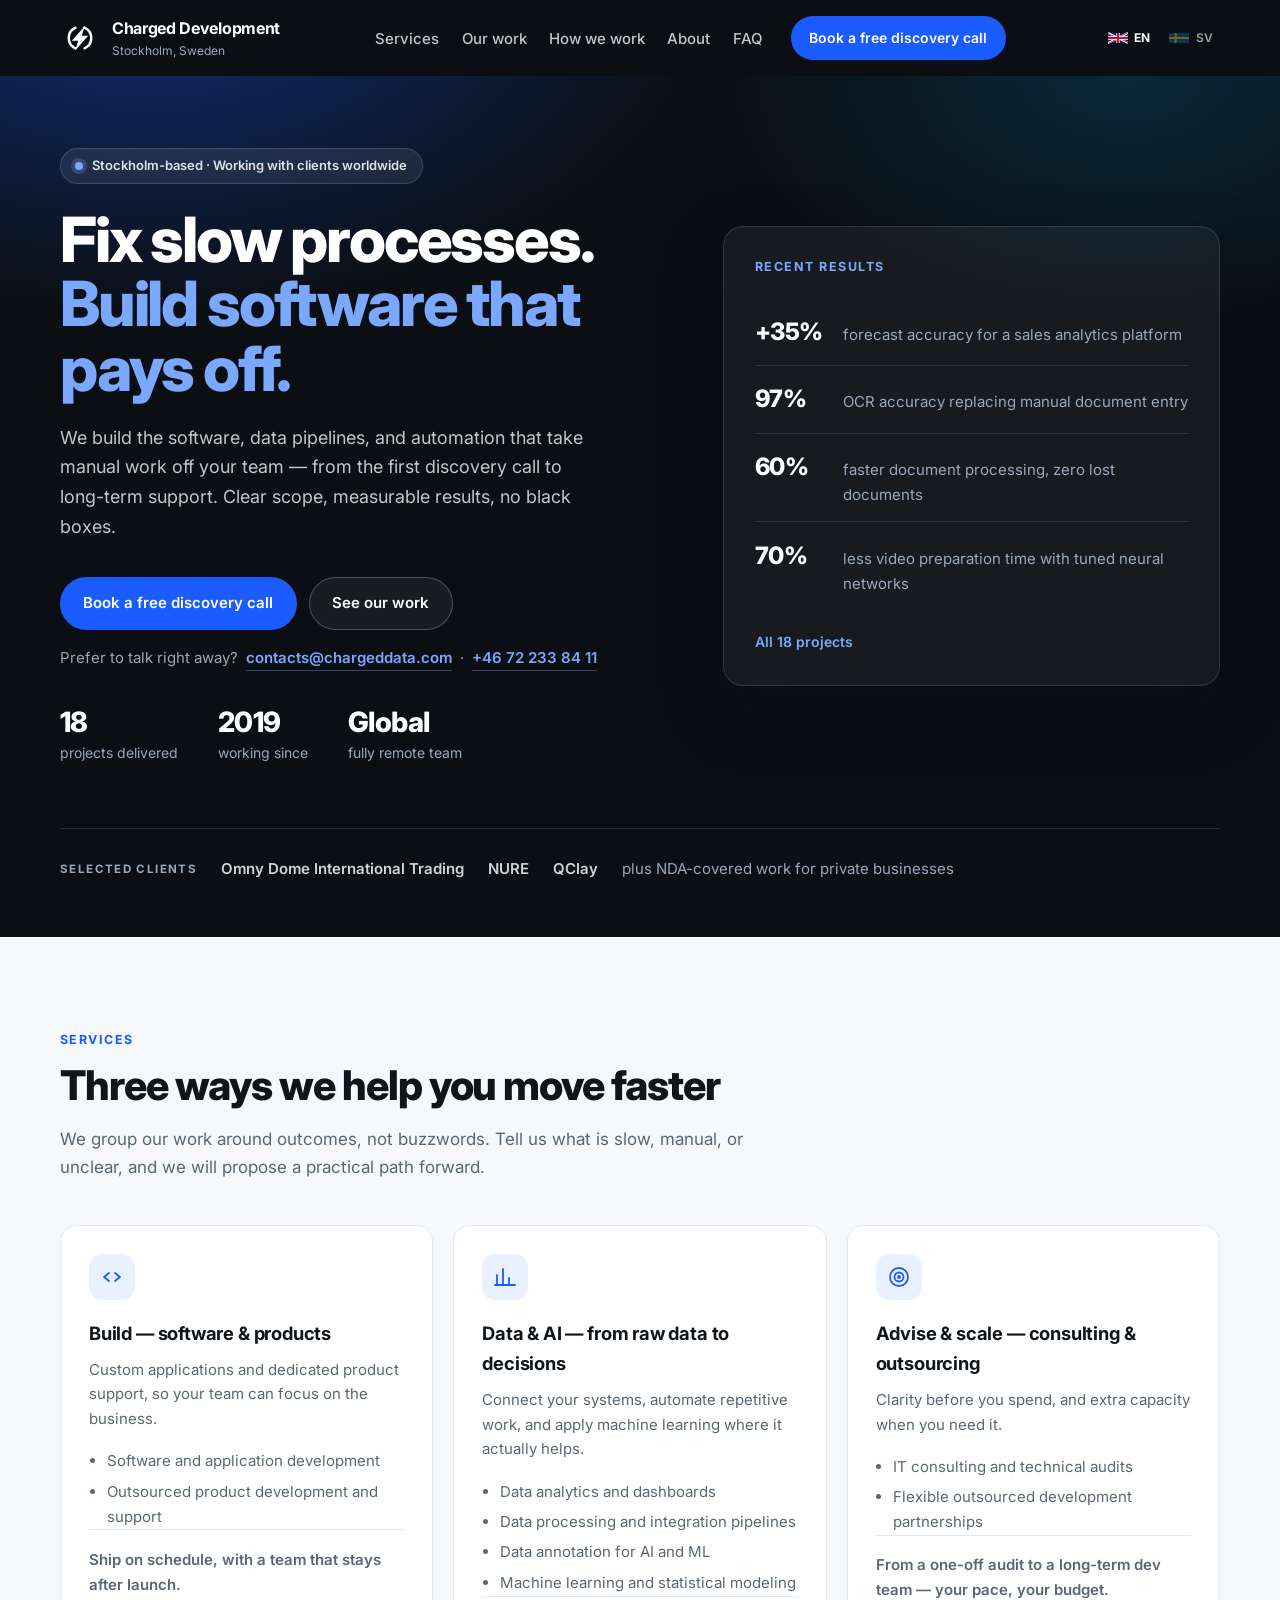
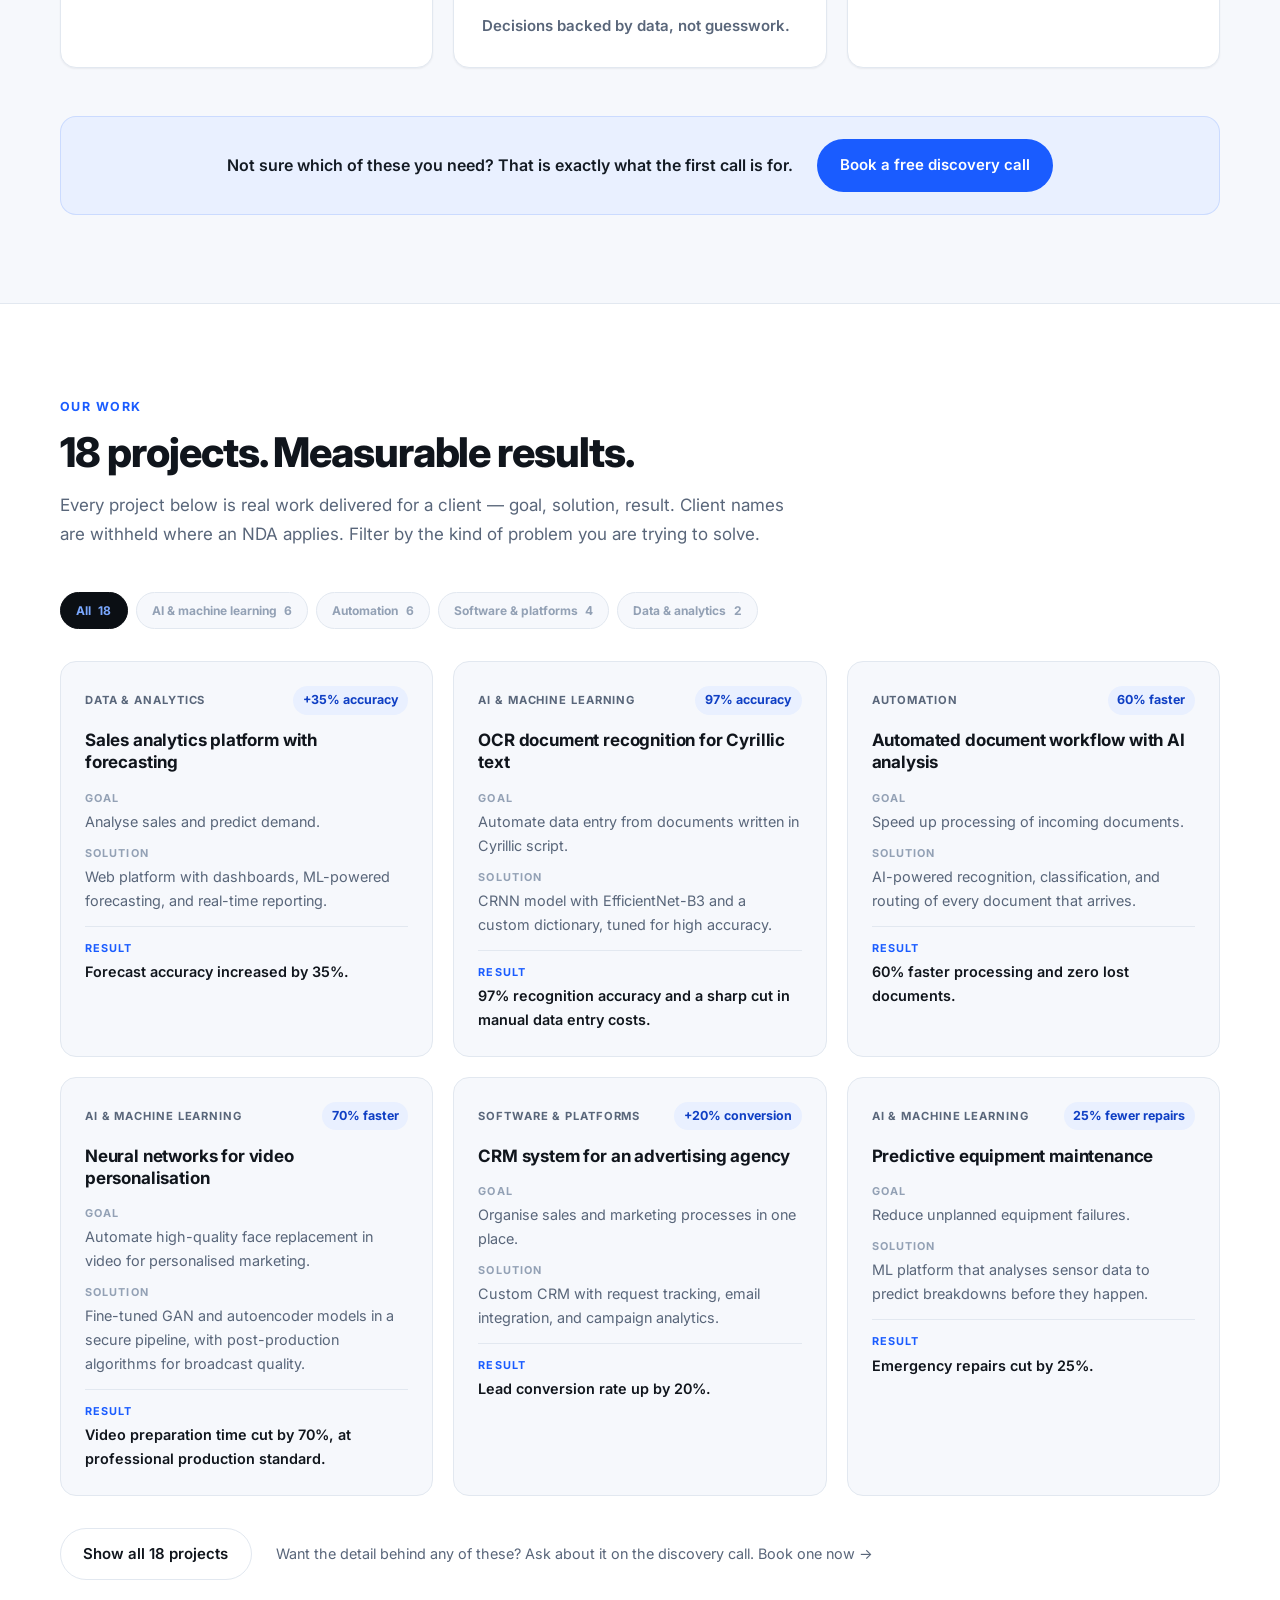
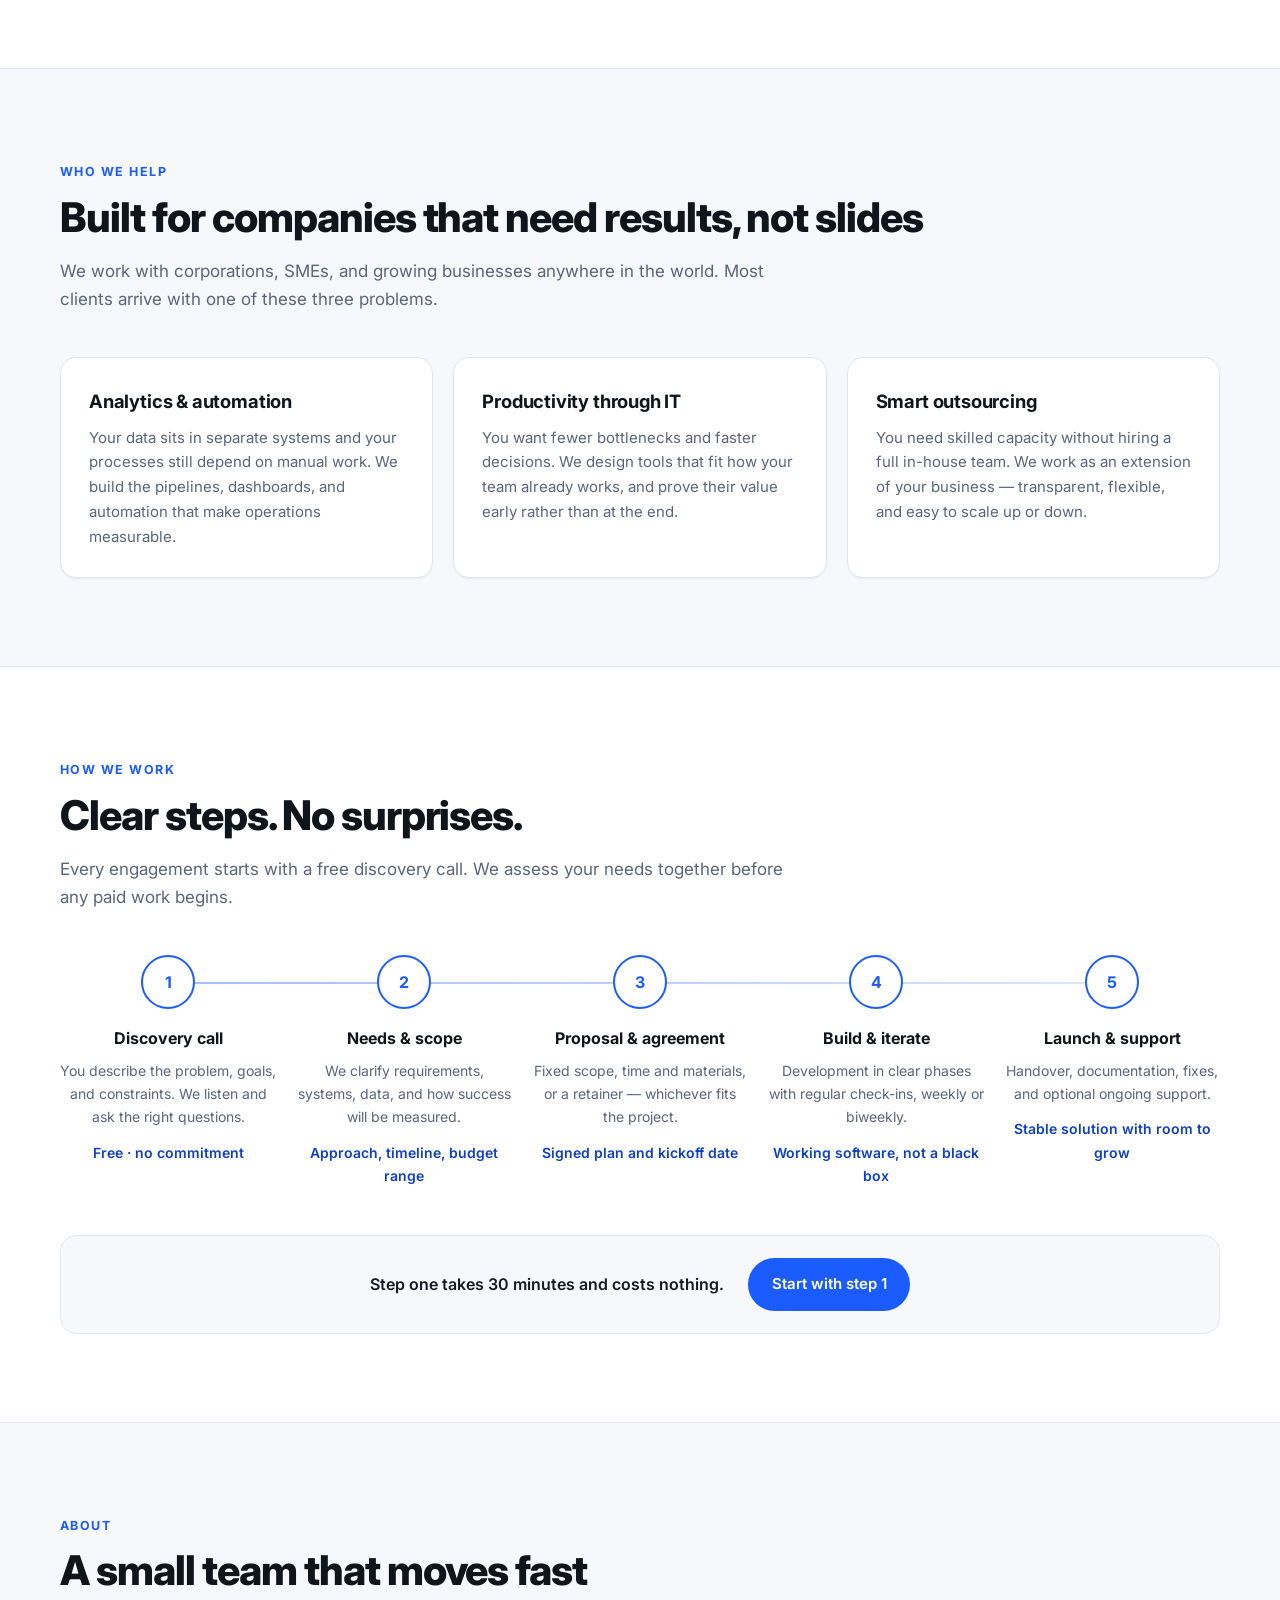
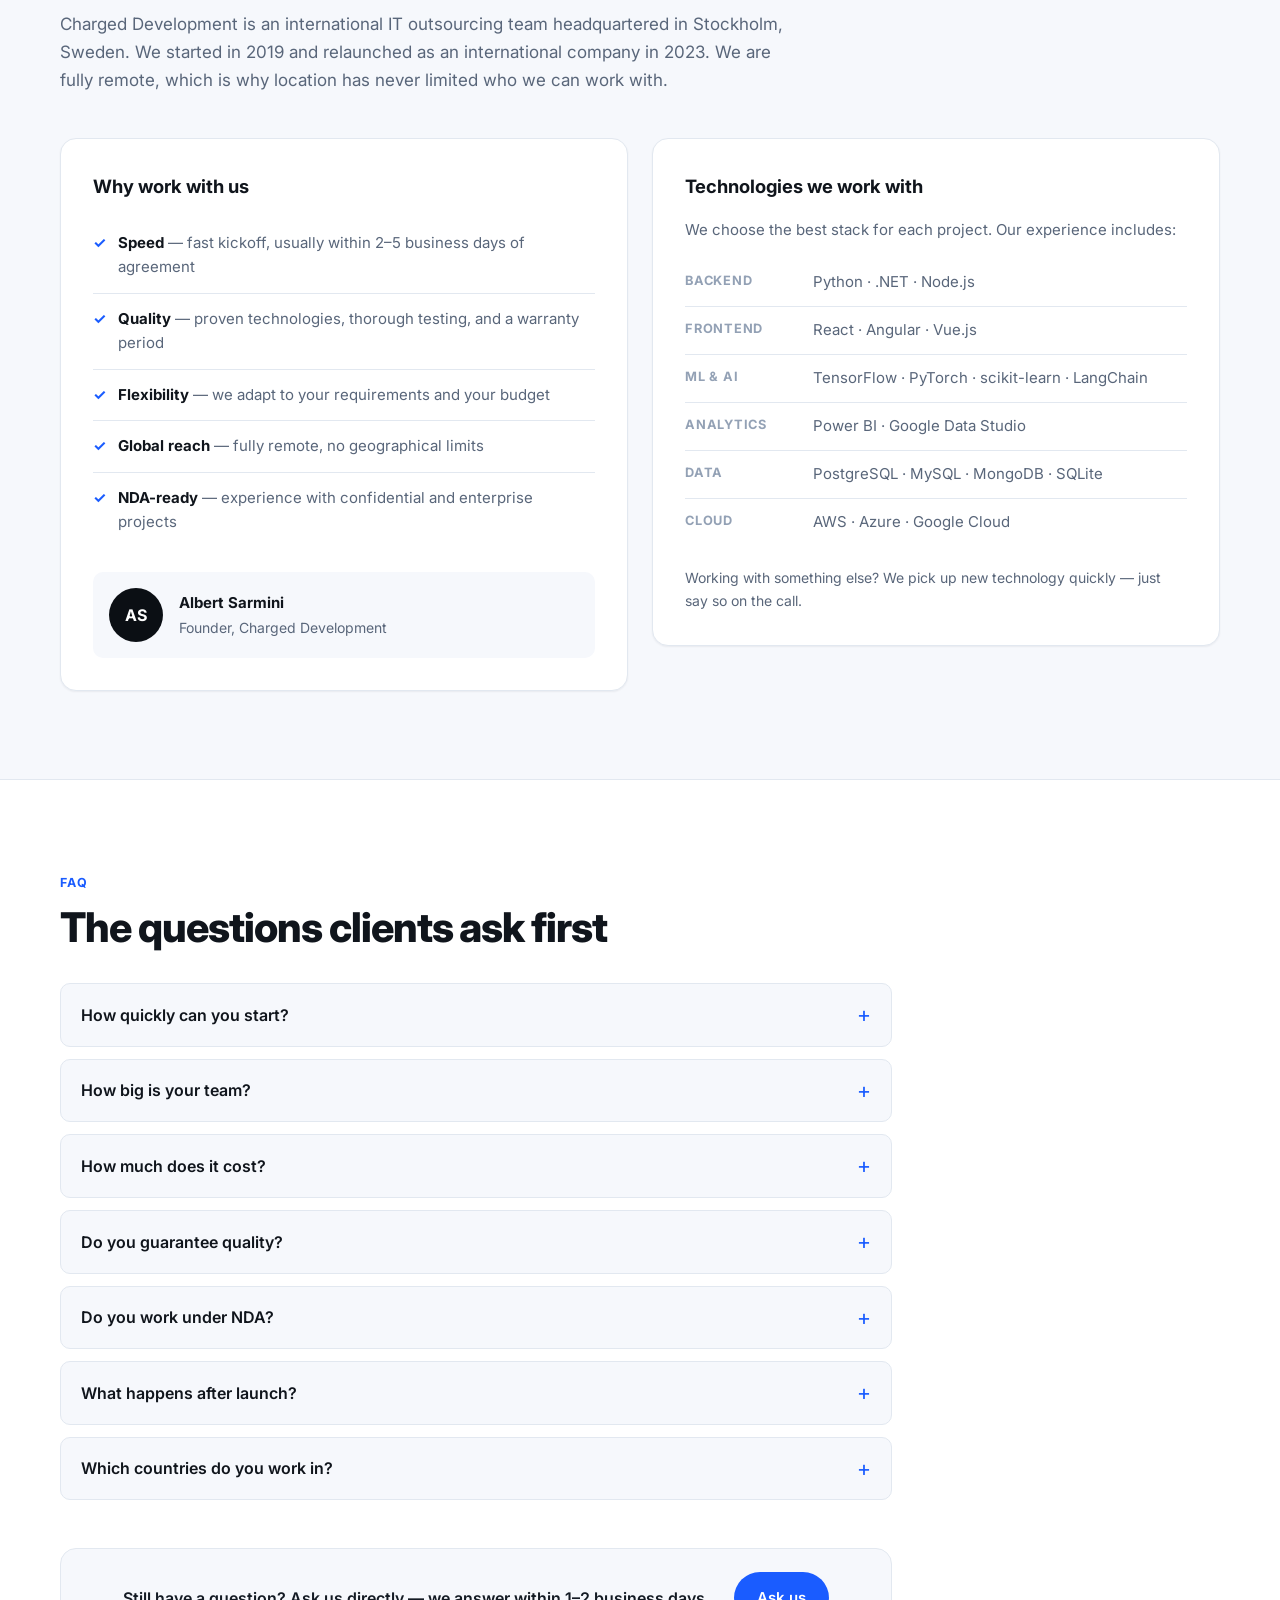
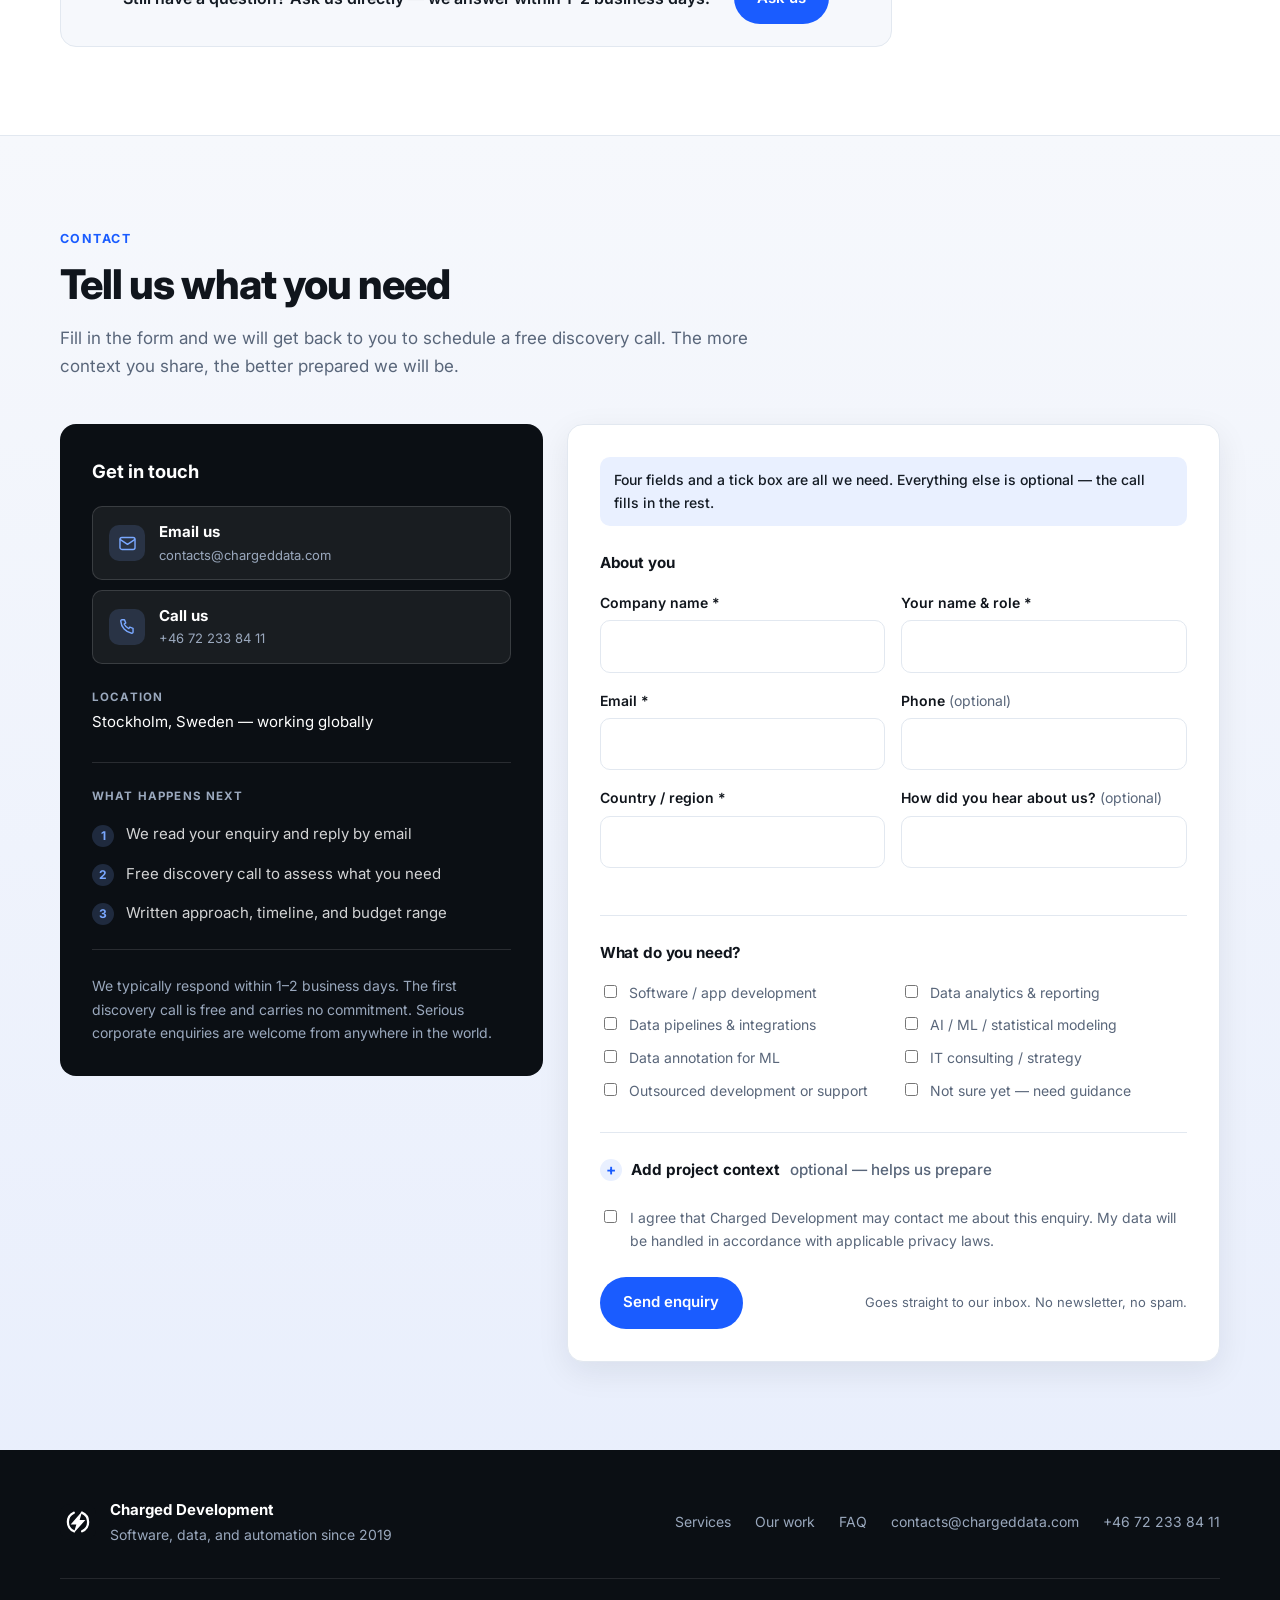
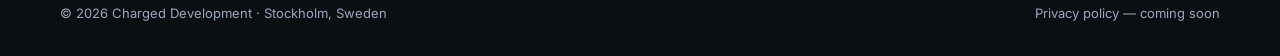
==== index.html @ 002abdae "init" ====
<!DOCTYPE html>
<html lang="en">
<head>
  <meta charset="UTF-8">
  <meta name="viewport" content="width=device-width, initial-scale=1.0">
  <title data-i18n="meta.title">Charged Development — Software, Data &amp; Automation for Business</title>
  <meta name="description" data-i18n-content="meta.description" content="Charged Development is a Stockholm-based IT team building software, data pipelines, and automation that remove manual work. 18 delivered projects. Free discovery call.">
  <link rel="canonical" href="https://chargeddata.com/">
  <meta property="og:type" content="website">
  <meta property="og:url" content="https://chargeddata.com/">
  <meta property="og:site_name" content="Charged Development">
  <meta property="og:title" data-i18n-content="meta.title" content="Charged Development — Software, Data &amp; Automation for Business">
  <meta property="og:description" data-i18n-content="meta.ogDescription" content="We build software, data pipelines, and automation that remove manual work. Stockholm-based, working with clients worldwide.">
  <link rel="preconnect" href="https://fonts.googleapis.com">
  <link rel="preconnect" href="https://fonts.gstatic.com" crossorigin>
  <link href="https://fonts.googleapis.com/css2?family=Inter:wght@400;500;600;700;800&display=swap" rel="stylesheet">
  <link rel="icon" href="assets/logo.svg" type="image/svg+xml">
  <link rel="stylesheet" href="css/styles.css">
</head>
<body>
  <a class="skip-link" href="#main" data-i18n="a11y.skip">Skip to content</a>

  <header class="site-header" id="header">
    <div class="container header-inner">
      <a class="brand" href="#top" data-i18n-aria-label="a11y.brandHome" aria-label="Charged Development home">
        <img class="brand-logo" src="assets/logo.svg" alt="" width="40" height="40">
        <span class="brand-text">
          <span class="brand-name">Charged Development</span>
          <span class="brand-tagline" data-i18n="brand.tagline">Stockholm, Sweden</span>
        </span>
      </a>

      <nav class="site-nav" id="site-nav" data-i18n-aria-label="a11y.mainNav" aria-label="Main navigation">
        <ul class="nav-links">
          <li><a href="#services" data-i18n="nav.services">Services</a></li>
          <li><a href="#work" data-i18n="nav.work">Our work</a></li>
          <li><a href="#process" data-i18n="nav.process">How we work</a></li>
          <li><a href="#about" data-i18n="nav.about">About</a></li>
          <li><a href="#faq" data-i18n="nav.faq">FAQ</a></li>
        </ul>
        <div class="header-actions">
          <a class="btn btn-primary btn-sm" href="#contact" data-i18n="cta.book">Book a free discovery call</a>
        </div>
      </nav>

      <div class="header-right">
        <div class="lang-switch" role="group" data-i18n-aria-label="a11y.language" aria-label="Language">
          <button type="button" class="lang-btn is-active" data-lang="en" aria-pressed="true" lang="en" title="English">
            <svg class="flag" viewBox="0 0 60 30" aria-hidden="true" focusable="false">
              <clipPath id="uk-diagonals"><path d="M30,15 h30 v15 z v15 h-30 z h-30 v-15 z v-15 h30 z"/></clipPath>
              <rect width="60" height="30" fill="#012169"/>
              <path d="M0,0 L60,30 M60,0 L0,30" stroke="#ffffff" stroke-width="6"/>
              <path d="M0,0 L60,30 M60,0 L0,30" clip-path="url(#uk-diagonals)" stroke="#c8102e" stroke-width="4"/>
              <path d="M30,0 v30 M0,15 h60" stroke="#ffffff" stroke-width="10"/>
              <path d="M30,0 v30 M0,15 h60" stroke="#c8102e" stroke-width="6"/>
            </svg>
            <span class="lang-code">EN</span>
            <span class="visually-hidden">English</span>
          </button>
          <button type="button" class="lang-btn" data-lang="sv" aria-pressed="false" lang="sv" title="Svenska">
            <svg class="flag" viewBox="0 0 60 30" aria-hidden="true" focusable="false">
              <rect width="60" height="30" fill="#006aa7"/>
              <rect y="12" width="60" height="6" fill="#fecc00"/>
              <rect x="17" width="6" height="30" fill="#fecc00"/>
            </svg>
            <span class="lang-code">SV</span>
            <span class="visually-hidden">Svenska</span>
          </button>
        </div>

        <button class="nav-toggle" id="nav-toggle" type="button" aria-expanded="false" aria-controls="site-nav" data-i18n-aria-label="a11y.openMenu" aria-label="Open menu">
          <span></span><span></span><span></span>
        </button>
      </div>
    </div>
  </header>

  <main id="main">
    <section class="hero" id="top">
      <div class="container hero-grid">
        <div class="hero-copy">
          <p class="hero-badge">
            <span class="hero-badge-dot" aria-hidden="true"></span>
            <span data-i18n="hero.badge">Stockholm-based · Working with clients worldwide</span>
          </p>
          <h1 class="hero-title" data-i18n="hero.title">Fix slow processes.<br><em>Build software that pays off.</em></h1>
          <p class="hero-lead" data-i18n="hero.lead">
            We build the software, data pipelines, and automation that take manual work off your team —
            from the first discovery call to long-term support. Clear scope, measurable results, no black boxes.
          </p>
          <div class="hero-actions">
            <a class="btn btn-primary" href="#contact" data-i18n="cta.book">Book a free discovery call</a>
            <a class="btn btn-ghost" href="#work" data-i18n="cta.seeWork">See our work</a>
          </div>
          <p class="hero-direct">
            <span data-i18n="hero.directLabel">Prefer to talk right away?</span>
            <a href="mailto:contacts@chargeddata.com?subject=Project%20enquiry">contacts@chargeddata.com</a>
            <span class="hero-direct-sep" aria-hidden="true">·</span>
            <a href="tel:+46722338411">+46 72 233 84 11</a>
          </p>
          <dl class="hero-facts">
            <div><dt>18</dt><dd data-i18n="hero.fact1">projects delivered</dd></div>
            <div><dt>2019</dt><dd data-i18n="hero.fact2">working since</dd></div>
            <div><dt data-i18n="hero.fact3Term">Global</dt><dd data-i18n="hero.fact3">fully remote team</dd></div>
          </dl>
        </div>

        <aside class="hero-panel" data-i18n-aria-label="hero.panelTitle" aria-label="Recent results">
          <h2 class="hero-panel-title" data-i18n="hero.panelTitle">Recent results</h2>
          <ul class="hero-results">
            <li><strong>+35%</strong><span data-i18n="hero.result1">forecast accuracy for a sales analytics platform</span></li>
            <li><strong>97%</strong><span data-i18n="hero.result2">OCR accuracy replacing manual document entry</span></li>
            <li><strong>60%</strong><span data-i18n="hero.result3">faster document processing, zero lost documents</span></li>
            <li><strong>70%</strong><span data-i18n="hero.result4">less video preparation time with tuned neural networks</span></li>
          </ul>
          <a class="hero-panel-link" href="#work" data-i18n="hero.allProjects">All 18 projects</a>
        </aside>
      </div>

      <div class="container trust-strip">
        <span class="trust-label" data-i18n="hero.trustLabel">Selected clients</span>
        <ul class="trust-list">
          <li>Omny Dome International Trading</li>
          <li>NURE</li>
          <li>QClay</li>
          <li class="trust-muted" data-i18n="hero.trustNda">plus NDA-covered work for private businesses</li>
        </ul>
      </div>
    </section>

    <section class="section" id="services">
      <div class="container">
        <span class="section-label" data-i18n="services.label">Services</span>
        <h2 class="section-title" data-i18n="services.title">Three ways we help you move faster</h2>
        <p class="section-intro" data-i18n="services.intro">
          We group our work around outcomes, not buzzwords. Tell us what is slow, manual, or unclear,
          and we will propose a practical path forward.
        </p>

        <div class="card-grid card-grid-3">
          <article class="card">
            <div class="card-icon" aria-hidden="true"><svg viewBox="0 0 24 24" fill="none" stroke="currentColor" stroke-width="1.8" stroke-linecap="round" stroke-linejoin="round"><path d="m9 8-5 4 5 4"/><path d="m15 8 5 4-5 4"/></svg></div>
            <h3 data-i18n="services.build.title">Build — software &amp; products</h3>
            <p data-i18n="services.build.body">Custom applications and dedicated product support, so your team can focus on the business.</p>
            <ul>
              <li data-i18n="services.build.item1">Software and application development</li>
              <li data-i18n="services.build.item2">Outsourced product development and support</li>
            </ul>
            <p class="card-outcome" data-i18n="services.build.outcome">Ship on schedule, with a team that stays after launch.</p>
          </article>

          <article class="card">
            <div class="card-icon" aria-hidden="true"><svg viewBox="0 0 24 24" fill="none" stroke="currentColor" stroke-width="1.8" stroke-linecap="round" stroke-linejoin="round"><path d="M4 20V10"/><path d="M10 20V4"/><path d="M16 20v-7"/><path d="M22 20H2"/></svg></div>
            <h3 data-i18n="services.data.title">Data &amp; AI — from raw data to decisions</h3>
            <p data-i18n="services.data.body">Connect your systems, automate repetitive work, and apply machine learning where it actually helps.</p>
            <ul>
              <li data-i18n="services.data.item1">Data analytics and dashboards</li>
              <li data-i18n="services.data.item2">Data processing and integration pipelines</li>
              <li data-i18n="services.data.item3">Data annotation for AI and ML</li>
              <li data-i18n="services.data.item4">Machine learning and statistical modeling</li>
            </ul>
            <p class="card-outcome" data-i18n="services.data.outcome">Decisions backed by data, not guesswork.</p>
          </article>

          <article class="card">
            <div class="card-icon" aria-hidden="true"><svg viewBox="0 0 24 24" fill="none" stroke="currentColor" stroke-width="1.8" stroke-linecap="round" stroke-linejoin="round"><circle cx="12" cy="12" r="9"/><circle cx="12" cy="12" r="4.5"/><circle cx="12" cy="12" r="1"/></svg></div>
            <h3 data-i18n="services.advise.title">Advise &amp; scale — consulting &amp; outsourcing</h3>
            <p data-i18n="services.advise.body">Clarity before you spend, and extra capacity when you need it.</p>
            <ul>
              <li data-i18n="services.advise.item1">IT consulting and technical audits</li>
              <li data-i18n="services.advise.item2">Flexible outsourced development partnerships</li>
            </ul>
            <p class="card-outcome" data-i18n="services.advise.outcome">From a one-off audit to a long-term dev team — your pace, your budget.</p>
          </article>
        </div>

        <div class="section-cta">
          <p data-i18n="services.ctaText">Not sure which of these you need? That is exactly what the first call is for.</p>
          <a class="btn btn-primary" href="#contact" data-i18n="cta.book">Book a free discovery call</a>
        </div>
      </div>
    </section>

    <section class="section section-alt" id="work">
      <div class="container">
        <span class="section-label" data-i18n="work.label">Our work</span>
        <h2 class="section-title" data-i18n="work.title">18 projects. Measurable results.</h2>
        <p class="section-intro" data-i18n="work.intro">
          Every project below is real work delivered for a client — goal, solution, result. Client names are
          withheld where an NDA applies. Filter by the kind of problem you are trying to solve.
        </p>

        <div class="work-filters" role="group" data-i18n-aria-label="a11y.filterGroup" aria-label="Filter projects by category">
          <button type="button" class="filter-btn is-active" data-filter="all" aria-pressed="true"><span data-i18n="work.filterAll">All</span> <span>18</span></button>
          <button type="button" class="filter-btn" data-filter="ai" aria-pressed="false"><span data-i18n="tag.ai">AI &amp; machine learning</span> <span>6</span></button>
          <button type="button" class="filter-btn" data-filter="automation" aria-pressed="false"><span data-i18n="tag.automation">Automation</span> <span>6</span></button>
          <button type="button" class="filter-btn" data-filter="software" aria-pressed="false"><span data-i18n="tag.software">Software &amp; platforms</span> <span>4</span></button>
          <button type="button" class="filter-btn" data-filter="data" aria-pressed="false"><span data-i18n="tag.data">Data &amp; analytics</span> <span>2</span></button>
        </div>

        <div class="work-grid" id="work-grid">
          <article class="work-card" data-category="data" data-featured="true">
            <div class="work-card-head">
              <span class="work-tag" data-i18n="tag.data">Data &amp; analytics</span>
              <span class="work-metric" data-i18n="case.sales.metric">+35% accuracy</span>
            </div>
            <h3 data-i18n="case.sales.title">Sales analytics platform with forecasting</h3>
            <dl class="work-detail">
              <div><dt data-i18n="work.goal">Goal</dt><dd data-i18n="case.sales.goal">Analyse sales and predict demand.</dd></div>
              <div><dt data-i18n="work.solution">Solution</dt><dd data-i18n="case.sales.solution">Web platform with dashboards, ML-powered forecasting, and real-time reporting.</dd></div>
              <div><dt data-i18n="work.result">Result</dt><dd data-i18n="case.sales.result">Forecast accuracy increased by 35%.</dd></div>
            </dl>
          </article>

          <article class="work-card" data-category="ai" data-featured="true">
            <div class="work-card-head">
              <span class="work-tag" data-i18n="tag.ai">AI &amp; machine learning</span>
              <span class="work-metric" data-i18n="case.ocr.metric">97% accuracy</span>
            </div>
            <h3 data-i18n="case.ocr.title">OCR document recognition for Cyrillic text</h3>
            <dl class="work-detail">
              <div><dt data-i18n="work.goal">Goal</dt><dd data-i18n="case.ocr.goal">Automate data entry from documents written in Cyrillic script.</dd></div>
              <div><dt data-i18n="work.solution">Solution</dt><dd data-i18n="case.ocr.solution">CRNN model with EfficientNet-B3 and a custom dictionary, tuned for high accuracy.</dd></div>
              <div><dt data-i18n="work.result">Result</dt><dd data-i18n="case.ocr.result">97% recognition accuracy and a sharp cut in manual data entry costs.</dd></div>
            </dl>
          </article>

          <article class="work-card" data-category="automation" data-featured="true">
            <div class="work-card-head">
              <span class="work-tag" data-i18n="tag.automation">Automation</span>
              <span class="work-metric" data-i18n="case.docflow.metric">60% faster</span>
            </div>
            <h3 data-i18n="case.docflow.title">Automated document workflow with AI analysis</h3>
            <dl class="work-detail">
              <div><dt data-i18n="work.goal">Goal</dt><dd data-i18n="case.docflow.goal">Speed up processing of incoming documents.</dd></div>
              <div><dt data-i18n="work.solution">Solution</dt><dd data-i18n="case.docflow.solution">AI-powered recognition, classification, and routing of every document that arrives.</dd></div>
              <div><dt data-i18n="work.result">Result</dt><dd data-i18n="case.docflow.result">60% faster processing and zero lost documents.</dd></div>
            </dl>
          </article>

          <article class="work-card" data-category="ai" data-featured="true">
            <div class="work-card-head">
              <span class="work-tag" data-i18n="tag.ai">AI &amp; machine learning</span>
              <span class="work-metric" data-i18n="case.video.metric">70% faster</span>
            </div>
            <h3 data-i18n="case.video.title">Neural networks for video personalisation</h3>
            <dl class="work-detail">
              <div><dt data-i18n="work.goal">Goal</dt><dd data-i18n="case.video.goal">Automate high-quality face replacement in video for personalised marketing.</dd></div>
              <div><dt data-i18n="work.solution">Solution</dt><dd data-i18n="case.video.solution">Fine-tuned GAN and autoencoder models in a secure pipeline, with post-production algorithms for broadcast quality.</dd></div>
              <div><dt data-i18n="work.result">Result</dt><dd data-i18n="case.video.result">Video preparation time cut by 70%, at professional production standard.</dd></div>
            </dl>
          </article>

          <article class="work-card" data-category="software" data-featured="true">
            <div class="work-card-head">
              <span class="work-tag" data-i18n="tag.software">Software &amp; platforms</span>
              <span class="work-metric" data-i18n="case.crm.metric">+20% conversion</span>
            </div>
            <h3 data-i18n="case.crm.title">CRM system for an advertising agency</h3>
            <dl class="work-detail">
              <div><dt data-i18n="work.goal">Goal</dt><dd data-i18n="case.crm.goal">Organise sales and marketing processes in one place.</dd></div>
              <div><dt data-i18n="work.solution">Solution</dt><dd data-i18n="case.crm.solution">Custom CRM with request tracking, email integration, and campaign analytics.</dd></div>
              <div><dt data-i18n="work.result">Result</dt><dd data-i18n="case.crm.result">Lead conversion rate up by 20%.</dd></div>
            </dl>
          </article>

          <article class="work-card" data-category="ai" data-featured="true">
            <div class="work-card-head">
              <span class="work-tag" data-i18n="tag.ai">AI &amp; machine learning</span>
              <span class="work-metric" data-i18n="case.maintenance.metric">25% fewer repairs</span>
            </div>
            <h3 data-i18n="case.maintenance.title">Predictive equipment maintenance</h3>
            <dl class="work-detail">
              <div><dt data-i18n="work.goal">Goal</dt><dd data-i18n="case.maintenance.goal">Reduce unplanned equipment failures.</dd></div>
              <div><dt data-i18n="work.solution">Solution</dt><dd data-i18n="case.maintenance.solution">ML platform that analyses sensor data to predict breakdowns before they happen.</dd></div>
              <div><dt data-i18n="work.result">Result</dt><dd data-i18n="case.maintenance.result">Emergency repairs cut by 25%.</dd></div>
            </dl>
          </article>

          <article class="work-card" data-category="automation">
            <div class="work-card-head">
              <span class="work-tag" data-i18n="tag.automation">Automation</span>
              <span class="work-metric" data-i18n="case.diagnostics.metric">20 min to 4 min</span>
            </div>
            <h3 data-i18n="case.diagnostics.title">Automated PC diagnostics with PDF reporting</h3>
            <dl class="work-detail">
              <div><dt data-i18n="work.goal">Goal</dt><dd data-i18n="case.diagnostics.goal">Speed up technical maintenance of a company computer fleet.</dd></div>
              <div><dt data-i18n="work.solution">Solution</dt><dd data-i18n="case.diagnostics.solution">Desktop application that collects hardware and software data, builds a structured PDF report, and emails it automatically.</dd></div>
              <div><dt data-i18n="work.result">Result</dt><dd data-i18n="case.diagnostics.result">Diagnostics time reduced from 20 minutes to 4 minutes per device.</dd></div>
            </dl>
          </article>

          <article class="work-card" data-category="software">
            <div class="work-card-head">
              <span class="work-tag" data-i18n="tag.software">Software &amp; platforms</span>
              <span class="work-metric" data-i18n="case.toolkit.metric">45% faster</span>
            </div>
            <h3 data-i18n="case.toolkit.title">Universal IT toolkit for system analysis</h3>
            <dl class="work-detail">
              <div><dt data-i18n="work.goal">Goal</dt><dd data-i18n="case.toolkit.goal">Give IT teams one tool for diagnostics and equipment monitoring.</dd></div>
              <div><dt data-i18n="work.solution">Solution</dt><dd data-i18n="case.toolkit.solution">Desktop application with performance tests, disk analysis, and real-time hardware monitoring.</dd></div>
              <div><dt data-i18n="work.result">Result</dt><dd data-i18n="case.toolkit.result">Troubleshooting speed improved by 45%.</dd></div>
            </dl>
          </article>

          <article class="work-card" data-category="automation">
            <div class="work-card-head">
              <span class="work-tag" data-i18n="tag.automation">Automation</span>
              <span class="work-metric" data-i18n="case.vpn.metric">No manual setup</span>
            </div>
            <h3 data-i18n="case.vpn.title">Centralised VPN certificate deployment</h3>
            <dl class="work-detail">
              <div><dt data-i18n="work.goal">Goal</dt><dd data-i18n="case.vpn.goal">Roll out secure VPN access across multiple branches.</dd></div>
              <div><dt data-i18n="work.solution">Solution</dt><dd data-i18n="case.vpn.solution">Automated certificate installer with centralised control, logging, and status monitoring.</dd></div>
              <div><dt data-i18n="work.result">Result</dt><dd data-i18n="case.vpn.result">Manual setup errors eliminated and the whole process automated.</dd></div>
            </dl>
          </article>

          <article class="work-card" data-category="automation">
            <div class="work-card-head">
              <span class="work-tag" data-i18n="tag.automation">Automation</span>
              <span class="work-metric" data-i18n="case.monitoring.metric">40% less downtime</span>
            </div>
            <h3 data-i18n="case.monitoring.title">Hardware monitoring with email alerts</h3>
            <dl class="work-detail">
              <div><dt data-i18n="work.goal">Goal</dt><dd data-i18n="case.monitoring.goal">Minimise downtime caused by overheating and hardware failure.</dd></div>
              <div><dt data-i18n="work.solution">Solution</dt><dd data-i18n="case.monitoring.solution">Software that tracks temperature, CPU load, and disk health, alerting staff at critical thresholds.</dd></div>
              <div><dt data-i18n="work.result">Result</dt><dd data-i18n="case.monitoring.result">Downtime incidents reduced by 40%.</dd></div>
            </dl>
          </article>

          <article class="work-card" data-category="ai">
            <div class="work-card-head">
              <span class="work-tag" data-i18n="tag.ai">AI &amp; machine learning</span>
              <span class="work-metric" data-i18n="case.translator.metric">Fully offline</span>
            </div>
            <h3 data-i18n="case.translator.title">Local offline translator for secure environments</h3>
            <dl class="work-detail">
              <div><dt data-i18n="work.goal">Goal</dt><dd data-i18n="case.translator.goal">Translate sensitive documents without an internet connection.</dd></div>
              <div><dt data-i18n="work.solution">Solution</dt><dd data-i18n="case.translator.solution">On-device neural translation model optimised for low-spec machines, with secure offline dictionaries.</dd></div>
              <div><dt data-i18n="work.result">Result</dt><dd data-i18n="case.translator.result">Secure translation inside isolated networks, with far less time spent per document.</dd></div>
            </dl>
          </article>

          <article class="work-card" data-category="automation">
            <div class="work-card-head">
              <span class="work-tag" data-i18n="tag.automation">Automation</span>
              <span class="work-metric" data-i18n="case.news.metric">3–4 hrs saved daily</span>
            </div>
            <h3 data-i18n="case.news.title">News aggregator with Telegram bot and analytics</h3>
            <dl class="work-detail">
              <div><dt data-i18n="work.goal">Goal</dt><dd data-i18n="case.news.goal">Automate news gathering and publishing for a media company.</dd></div>
              <div><dt data-i18n="work.solution">Solution</dt><dd data-i18n="case.news.solution">Bot that collects news from RSS feeds and Telegram channels, edits and publishes content, and reports analytics into Google Sheets.</dd></div>
              <div><dt data-i18n="work.result">Result</dt><dd data-i18n="case.news.result">Three to four hours of editorial work saved every day.</dd></div>
            </dl>
          </article>

          <article class="work-card" data-category="automation">
            <div class="work-card-head">
              <span class="work-tag" data-i18n="tag.automation">Automation</span>
              <span class="work-metric" data-i18n="case.printer.metric">60% faster</span>
            </div>
            <h3 data-i18n="case.printer.title">Virtual medical printer</h3>
            <dl class="work-detail">
              <div><dt data-i18n="work.goal">Goal</dt><dd data-i18n="case.printer.goal">Standardise and automate medical report generation.</dd></div>
              <div><dt data-i18n="work.solution">Solution</dt><dd data-i18n="case.printer.solution">Virtual printer driver that applies branding automatically and emails the finished document.</dd></div>
              <div><dt data-i18n="work.result">Result</dt><dd data-i18n="case.printer.result">Document preparation time reduced by 60%.</dd></div>
            </dl>
          </article>

          <article class="work-card" data-category="data">
            <div class="work-card-head">
              <span class="work-tag" data-i18n="tag.data">Data &amp; analytics</span>
              <span class="work-metric" data-i18n="case.construction.metric">Faster reporting</span>
            </div>
            <h3 data-i18n="case.construction.title">Business process analytics for a construction company</h3>
            <dl class="work-detail">
              <div><dt data-i18n="work.goal">Goal</dt><dd data-i18n="case.construction.goal">Optimise order and resource management.</dd></div>
              <div><dt data-i18n="work.solution">Solution</dt><dd data-i18n="case.construction.solution">Database and CRM system with built-in analytics.</dd></div>
              <div><dt data-i18n="work.result">Result</dt><dd data-i18n="case.construction.result">Faster reporting and noticeably better project planning.</dd></div>
            </dl>
          </article>

          <article class="work-card" data-category="software">
            <div class="work-card-head">
              <span class="work-tag" data-i18n="tag.software">Software &amp; platforms</span>
              <span class="work-metric" data-i18n="case.auction.metric">Wider reach</span>
            </div>
            <h3 data-i18n="case.auction.title">Online auction and product classification platform</h3>
            <dl class="work-detail">
              <div><dt data-i18n="work.goal">Goal</dt><dd data-i18n="case.auction.goal">Build an e-commerce platform with auction features.</dd></div>
              <div><dt data-i18n="work.solution">Solution</dt><dd data-i18n="case.auction.solution">ASP.NET Core MVC system with ML-based product classification and lot management.</dd></div>
              <div><dt data-i18n="work.result">Result</dt><dd data-i18n="case.auction.result">Wider customer reach and a streamlined sales process.</dd></div>
            </dl>
          </article>

          <article class="work-card" data-category="ai">
            <div class="work-card-head">
              <span class="work-tag" data-i18n="tag.ai">AI &amp; machine learning</span>
              <span class="work-metric" data-i18n="case.industrial.metric">92%+ accuracy</span>
            </div>
            <h3 data-i18n="case.industrial.title">Industrial object classification</h3>
            <dl class="work-detail">
              <div><dt data-i18n="work.goal">Goal</dt><dd data-i18n="case.industrial.goal">Classify industrial facilities by their key characteristics.</dd></div>
              <div><dt data-i18n="work.solution">Solution</dt><dd data-i18n="case.industrial.solution">Random Forest and decision tree models trained on real operational datasets.</dd></div>
              <div><dt data-i18n="work.result">Result</dt><dd data-i18n="case.industrial.result">Classification accuracy above 92%.</dd></div>
            </dl>
          </article>

          <article class="work-card" data-category="software">
            <div class="work-card-head">
              <span class="work-tag" data-i18n="tag.software">Software &amp; platforms</span>
              <span class="work-metric" data-i18n="case.camera.metric">Faster archival</span>
            </div>
            <h3 data-i18n="case.camera.title">Camera capture and processing system</h3>
            <dl class="work-detail">
              <div><dt data-i18n="work.goal">Goal</dt><dd data-i18n="case.camera.goal">Build a tool for photo documentation and equipment status analysis.</dd></div>
              <div><dt data-i18n="work.solution">Solution</dt><dd data-i18n="case.camera.solution">WPF application using AForge.NET, with cropping tools and automated image compression.</dd></div>
              <div><dt data-i18n="work.result">Result</dt><dd data-i18n="case.camera.result">Image capture and archival for internal monitoring made routine.</dd></div>
            </dl>
          </article>

          <article class="work-card" data-category="ai">
            <div class="work-card-head">
              <span class="work-tag" data-i18n="tag.ai">AI &amp; machine learning</span>
              <span class="work-metric" data-i18n="case.agents.metric">Adopted by the design team</span>
            </div>
            <h3 data-i18n="case.agents.title">Agent system for designers</h3>
            <dl class="work-detail">
              <div><dt data-i18n="work.goal">Goal</dt><dd data-i18n="case.agents.goal">Give designers a faster image search process with personalised output.</dd></div>
              <div><dt data-i18n="work.solution">Solution</dt><dd data-i18n="case.agents.solution">Agent-based system built on LangGraph and LangChain, with OpenAI and Google API integrations and a vector database of embeddings.</dd></div>
              <div><dt data-i18n="work.result">Result</dt><dd data-i18n="case.agents.result">Adopted by the design team, improving both output quality and day-to-day speed.</dd></div>
            </dl>
          </article>
        </div>

        <div class="work-footer">
          <button type="button" class="btn btn-secondary" id="work-toggle" aria-expanded="false" aria-controls="work-grid">
            Show all 18 projects
          </button>
          <p class="work-note">
            <span data-i18n="work.note">Want the detail behind any of these? Ask about it on the discovery call.</span>
            <a href="#contact" data-i18n="work.noteLink">Book one now →</a>
          </p>
        </div>
      </div>
    </section>

    <section class="section" id="clients">
      <div class="container">
        <span class="section-label" data-i18n="clients.label">Who we help</span>
        <h2 class="section-title" data-i18n="clients.title">Built for companies that need results, not slides</h2>
        <p class="section-intro" data-i18n="clients.intro">
          We work with corporations, SMEs, and growing businesses anywhere in the world. Most clients arrive
          with one of these three problems.
        </p>

        <div class="card-grid card-grid-3">
          <article class="card card-plain">
            <h3 data-i18n="clients.one.title">Analytics &amp; automation</h3>
            <p data-i18n="clients.one.body">
              Your data sits in separate systems and your processes still depend on manual work. We build the
              pipelines, dashboards, and automation that make operations measurable.
            </p>
          </article>
          <article class="card card-plain">
            <h3 data-i18n="clients.two.title">Productivity through IT</h3>
            <p data-i18n="clients.two.body">
              You want fewer bottlenecks and faster decisions. We design tools that fit how your team already
              works, and prove their value early rather than at the end.
            </p>
          </article>
          <article class="card card-plain">
            <h3 data-i18n="clients.three.title">Smart outsourcing</h3>
            <p data-i18n="clients.three.body">
              You need skilled capacity without hiring a full in-house team. We work as an extension of your
              business — transparent, flexible, and easy to scale up or down.
            </p>
          </article>
        </div>
      </div>
    </section>

    <section class="section section-alt" id="process">
      <div class="container">
        <span class="section-label" data-i18n="process.label">How we work</span>
        <h2 class="section-title" data-i18n="process.title">Clear steps. No surprises.</h2>
        <p class="section-intro" data-i18n="process.intro">
          Every engagement starts with a free discovery call. We assess your needs together before any paid
          work begins.
        </p>

        <ol class="process-track">
          <li class="process-step">
            <span class="step-number">1</span>
            <h3 data-i18n="process.step1.title">Discovery call</h3>
            <p data-i18n="process.step1.body">You describe the problem, goals, and constraints. We listen and ask the right questions.</p>
            <p class="process-output" data-i18n="process.step1.out">Free · no commitment</p>
          </li>
          <li class="process-step">
            <span class="step-number">2</span>
            <h3 data-i18n="process.step2.title">Needs &amp; scope</h3>
            <p data-i18n="process.step2.body">We clarify requirements, systems, data, and how success will be measured.</p>
            <p class="process-output" data-i18n="process.step2.out">Approach, timeline, budget range</p>
          </li>
          <li class="process-step">
            <span class="step-number">3</span>
            <h3 data-i18n="process.step3.title">Proposal &amp; agreement</h3>
            <p data-i18n="process.step3.body">Fixed scope, time and materials, or a retainer — whichever fits the project.</p>
            <p class="process-output" data-i18n="process.step3.out">Signed plan and kickoff date</p>
          </li>
          <li class="process-step">
            <span class="step-number">4</span>
            <h3 data-i18n="process.step4.title">Build &amp; iterate</h3>
            <p data-i18n="process.step4.body">Development in clear phases with regular check-ins, weekly or biweekly.</p>
            <p class="process-output" data-i18n="process.step4.out">Working software, not a black box</p>
          </li>
          <li class="process-step">
            <span class="step-number">5</span>
            <h3 data-i18n="process.step5.title">Launch &amp; support</h3>
            <p data-i18n="process.step5.body">Handover, documentation, fixes, and optional ongoing support.</p>
            <p class="process-output" data-i18n="process.step5.out">Stable solution with room to grow</p>
          </li>
        </ol>

        <div class="section-cta">
          <p data-i18n="process.ctaText">Step one takes 30 minutes and costs nothing.</p>
          <a class="btn btn-primary" href="#contact" data-i18n="cta.startStep1">Start with step 1</a>
        </div>
      </div>
    </section>

    <section class="section" id="about">
      <div class="container">
        <span class="section-label" data-i18n="about.label">About</span>
        <h2 class="section-title" data-i18n="about.title">A small team that moves fast</h2>
        <p class="section-intro" data-i18n="about.intro">
          Charged Development is an international IT outsourcing team headquartered in Stockholm, Sweden.
          We started in 2019 and relaunched as an international company in 2023. We are fully remote, which
          is why location has never limited who we can work with.
        </p>

        <div class="about-grid">
          <div class="about-panel">
            <h3 data-i18n="about.whyTitle">Why work with us</h3>
            <ul class="about-list">
              <li><span class="check-mark" aria-hidden="true">✓</span><span data-i18n="about.why1"><strong>Speed</strong> — fast kickoff, usually within 2–5 business days of agreement</span></li>
              <li><span class="check-mark" aria-hidden="true">✓</span><span data-i18n="about.why2"><strong>Quality</strong> — proven technologies, thorough testing, and a warranty period</span></li>
              <li><span class="check-mark" aria-hidden="true">✓</span><span data-i18n="about.why3"><strong>Flexibility</strong> — we adapt to your requirements and your budget</span></li>
              <li><span class="check-mark" aria-hidden="true">✓</span><span data-i18n="about.why4"><strong>Global reach</strong> — fully remote, no geographical limits</span></li>
              <li><span class="check-mark" aria-hidden="true">✓</span><span data-i18n="about.why5"><strong>NDA-ready</strong> — experience with confidential and enterprise projects</span></li>
            </ul>

            <div class="founder-card">
              <span class="founder-avatar" aria-hidden="true">AS</span>
              <span class="founder-text">
                <strong>Albert Sarmini</strong>
                <span data-i18n="about.founderRole">Founder, Charged Development</span>
              </span>
            </div>
          </div>

          <div class="about-panel">
            <h3 data-i18n="about.techTitle">Technologies we work with</h3>
            <p class="about-intro" data-i18n="about.techIntro">We choose the best stack for each project. Our experience includes:</p>
            <ul class="tech-list">
              <li><strong data-i18n="about.techBackend">Backend</strong><span>Python · .NET · Node.js</span></li>
              <li><strong data-i18n="about.techFrontend">Frontend</strong><span>React · Angular · Vue.js</span></li>
              <li><strong data-i18n="about.techMl">ML &amp; AI</strong><span>TensorFlow · PyTorch · scikit-learn · LangChain</span></li>
              <li><strong data-i18n="about.techAnalytics">Analytics</strong><span>Power BI · Google Data Studio</span></li>
              <li><strong data-i18n="about.techData">Data</strong><span>PostgreSQL · MySQL · MongoDB · SQLite</span></li>
              <li><strong data-i18n="about.techCloud">Cloud</strong><span>AWS · Azure · Google Cloud</span></li>
            </ul>
            <p class="about-note" data-i18n="about.techNote">Working with something else? We pick up new technology quickly — just say so on the call.</p>
          </div>
        </div>
      </div>
    </section>

    <section class="section section-alt" id="faq">
      <div class="container faq-container">
        <span class="section-label" data-i18n="faq.label">FAQ</span>
        <h2 class="section-title" data-i18n="faq.title">The questions clients ask first</h2>

        <div class="faq-list">
          <details class="faq-item">
            <summary data-i18n="faq.q1">How quickly can you start?</summary>
            <p data-i18n="faq.a1">Usually within 2–5 business days of an agreement, and faster for urgent projects.</p>
          </details>
          <details class="faq-item">
            <summary data-i18n="faq.q2">How big is your team?</summary>
            <p data-i18n="faq.a2">
              A small permanent core of developers, backed by a trusted network of specialists we bring in per
              project. Everyone has higher education, certifications, and real delivery experience — and the
              team scales to the work rather than the other way around.
            </p>
          </details>
          <details class="faq-item">
            <summary data-i18n="faq.q3">How much does it cost?</summary>
            <p data-i18n="faq.a3">
              It depends on scope and complexity. We work on either a fixed price or an hourly rate, with
              better rates for long-term clients. You get a budget range before committing to anything.
            </p>
          </details>
          <details class="faq-item">
            <summary data-i18n="faq.q4">Do you guarantee quality?</summary>
            <p data-i18n="faq.a4">
              Yes. We use proven technologies, test thoroughly, and provide a warranty period on delivered
              work. SLA-based support is available if you need it.
            </p>
          </details>
          <details class="faq-item">
            <summary data-i18n="faq.q5">Do you work under NDA?</summary>
            <p data-i18n="faq.a5">Yes, signed on request. A good share of our portfolio is confidential work for private businesses.</p>
          </details>
          <details class="faq-item">
            <summary data-i18n="faq.q6">What happens after launch?</summary>
            <p data-i18n="faq.a6">
              You get handover and documentation, plus optional ongoing maintenance and further development
              under a separate agreement.
            </p>
          </details>
          <details class="faq-item">
            <summary data-i18n="faq.q7">Which countries do you work in?</summary>
            <p data-i18n="faq.a7">
              The company is registered in Sweden and operates fully remotely. We have delivered projects
              across Europe, North America, Ukraine, and elsewhere — there are no geographical restrictions.
            </p>
          </details>
        </div>

        <div class="section-cta">
          <p data-i18n="faq.ctaText">Still have a question? Ask us directly — we answer within 1–2 business days.</p>
          <a class="btn btn-primary" href="#contact" data-i18n="cta.askUs">Ask us</a>
        </div>
      </div>
    </section>

    <section class="section contact-section" id="contact">
      <div class="container">
        <span class="section-label" data-i18n="contact.label">Contact</span>
        <h2 class="section-title" data-i18n="contact.title">Tell us what you need</h2>
        <p class="section-intro" data-i18n="contact.intro">
          Fill in the form and we will get back to you to schedule a free discovery call. The more context you
          share, the better prepared we will be.
        </p>

        <div class="contact-grid">
          <aside class="contact-info">
            <h3 data-i18n="contact.getInTouch">Get in touch</h3>

            <div class="contact-actions">
              <a class="contact-action" href="mailto:contacts@chargeddata.com?subject=Project%20enquiry">
                <span class="contact-action-icon" aria-hidden="true">
                  <svg viewBox="0 0 24 24" fill="none" stroke="currentColor" stroke-width="1.8" stroke-linecap="round" stroke-linejoin="round"><rect x="2.5" y="4.5" width="19" height="15" rx="2.5"/><path d="m3 7 9 6 9-6"/></svg>
                </span>
                <span class="contact-action-text">
                  <strong data-i18n="contact.emailUs">Email us</strong>
                  <span>contacts@chargeddata.com</span>
                </span>
              </a>
              <a class="contact-action" href="tel:+46722338411">
                <span class="contact-action-icon" aria-hidden="true">
                  <svg viewBox="0 0 24 24" fill="none" stroke="currentColor" stroke-width="1.8" stroke-linecap="round" stroke-linejoin="round"><path d="M5 3.5h3.2l1.6 4-2 1.4a12.5 12.5 0 0 0 5.8 5.8l1.4-2 4 1.6V19a1.5 1.5 0 0 1-1.7 1.5A16.5 16.5 0 0 1 3.5 5.2 1.5 1.5 0 0 1 5 3.5Z"/></svg>
                </span>
                <span class="contact-action-text">
                  <strong data-i18n="contact.callUs">Call us</strong>
                  <span>+46 72 233 84 11</span>
                </span>
              </a>
            </div>

            <div class="contact-detail">
              <strong data-i18n="contact.location">Location</strong>
              <span data-i18n="contact.locationValue">Stockholm, Sweden — working globally</span>
            </div>

            <p class="contact-steps-title" data-i18n="contact.next">What happens next</p>
            <ul class="contact-steps">
              <li><span>1</span><span data-i18n="contact.next1">We read your enquiry and reply by email</span></li>
              <li><span>2</span><span data-i18n="contact.next2">Free discovery call to assess what you need</span></li>
              <li><span>3</span><span data-i18n="contact.next3">Written approach, timeline, and budget range</span></li>
            </ul>

            <p class="contact-note" data-i18n="contact.note">
              We typically respond within 1–2 business days. The first discovery call is free and carries no
              commitment. Serious corporate enquiries are welcome from anywhere in the world.
            </p>
          </aside>

          <form class="contact-form" id="contact-form" action="https://formspree.io/f/xzepqkkj" method="post" novalidate>
            <input type="hidden" name="_subject" value="New enquiry from chargeddata.com">
            <input type="text" name="_gotcha" style="display:none" tabindex="-1" autocomplete="off">
            <p class="form-lede" data-i18n="contact.formLede">Four fields and a tick box are all we need. Everything else is optional — the call fills in the rest.</p>

            <h3 class="form-section-title" data-i18n="contact.aboutYou">About you</h3>
            <div class="form-row">
              <div class="form-field">
                <label for="company" data-i18n="form.company">Company name *</label>
                <input type="text" id="company" name="company" required autocomplete="organization">
              </div>
              <div class="form-field">
                <label for="name" data-i18n="form.name">Your name &amp; role *</label>
                <input type="text" id="name" name="name" required autocomplete="name">
              </div>
            </div>
            <div class="form-row">
              <div class="form-field">
                <label for="email" data-i18n="form.email">Email *</label>
                <input type="email" id="email" name="email" required autocomplete="email">
              </div>
              <div class="form-field">
                <label for="phone" data-i18n="form.phone">Phone <span class="optional">(optional)</span></label>
                <input type="tel" id="phone" name="phone" autocomplete="tel">
              </div>
            </div>
            <div class="form-row">
              <div class="form-field">
                <label for="country" data-i18n="form.country">Country / region *</label>
                <input type="text" id="country" name="country" required autocomplete="country-name">
              </div>
              <div class="form-field">
                <label for="referral" data-i18n="form.referral">How did you hear about us? <span class="optional">(optional)</span></label>
                <input type="text" id="referral" name="referral">
              </div>
            </div>

            <h3 class="form-section-title" data-i18n="contact.whatNeed">What do you need?</h3>
            <div class="checkbox-grid">
              <label class="checkbox-item"><input type="checkbox" name="services" value="software"> <span data-i18n="form.svcSoftware">Software / app development</span></label>
              <label class="checkbox-item"><input type="checkbox" name="services" value="analytics"> <span data-i18n="form.svcAnalytics">Data analytics &amp; reporting</span></label>
              <label class="checkbox-item"><input type="checkbox" name="services" value="pipelines"> <span data-i18n="form.svcPipelines">Data pipelines &amp; integrations</span></label>
              <label class="checkbox-item"><input type="checkbox" name="services" value="ml"> <span data-i18n="form.svcMl">AI / ML / statistical modeling</span></label>
              <label class="checkbox-item"><input type="checkbox" name="services" value="annotation"> <span data-i18n="form.svcAnnotation">Data annotation for ML</span></label>
              <label class="checkbox-item"><input type="checkbox" name="services" value="consulting"> <span data-i18n="form.svcConsulting">IT consulting / strategy</span></label>
              <label class="checkbox-item"><input type="checkbox" name="services" value="outsourcing"> <span data-i18n="form.svcOutsourcing">Outsourced development or support</span></label>
              <label class="checkbox-item"><input type="checkbox" name="services" value="unsure"> <span data-i18n="form.svcUnsure">Not sure yet — need guidance</span></label>
            </div>

            <details class="form-optional">
              <summary>
                <span data-i18n="contact.contextTitle">Add project context</span>
                <span class="optional" data-i18n="contact.contextHint">optional — helps us prepare</span>
              </summary>
              <div class="form-optional-body">
                <div class="form-field">
                  <label for="problem" data-i18n="form.problem">Describe the problem or goal</label>
                  <textarea id="problem" name="problem"></textarea>
                </div>
                <div class="form-field">
                  <label for="systems" data-i18n="form.systems">Current tools / systems, if any</label>
                  <textarea id="systems" name="systems"></textarea>
                </div>
                <div class="form-row">
                  <div class="form-field">
                    <label for="timeline" data-i18n="form.timeline">Desired timeline</label>
                    <select id="timeline" name="timeline">
                      <option value="" data-i18n="form.select">Select…</option>
                      <option value="asap" data-i18n="form.asap">As soon as possible</option>
                      <option value="1-3" data-i18n="form.months13">1–3 months</option>
                      <option value="3-6" data-i18n="form.months36">3–6 months</option>
                      <option value="flexible" data-i18n="form.flexible">Flexible</option>
                    </select>
                  </div>
                  <div class="form-field">
                    <label for="budget" data-i18n="form.budget">Budget range</label>
                    <select id="budget" name="budget">
                      <option value="" data-i18n="form.budgetDiscuss">Prefer to discuss</option>
                      <option value="under-10k" data-i18n="form.budgetUnder">Under €10,000</option>
                      <option value="10-50k" data-i18n="form.budgetMid">€10,000 – €50,000</option>
                      <option value="50k-plus" data-i18n="form.budgetHigh">€50,000+</option>
                    </select>
                  </div>
                </div>
              </div>
            </details>

            <label class="consent-field">
              <input type="checkbox" id="consent" name="consent" required>
              <span data-i18n="form.consent">
                I agree that Charged Development may contact me about this enquiry. My data will be handled
                in accordance with applicable privacy laws.
              </span>
            </label>

            <div class="form-actions">
              <button type="submit" class="btn btn-primary" data-i18n="form.submit">Send enquiry</button>
              <p class="form-note" data-i18n="form.note">Goes straight to our inbox. No newsletter, no spam.</p>
            </div>
            <p class="form-status" id="form-status" role="status" aria-live="polite"></p>
          </form>
        </div>
      </div>
    </section>
  </main>

  <div class="quick-contact" id="quick-contact">
    <div class="quick-panel" id="quick-panel" hidden>
      <p class="quick-panel-title" data-i18n="quick.title">How would you like to reach us?</p>
      <a class="quick-item" href="#contact" data-quick-close>
        <span class="quick-item-icon" aria-hidden="true">
          <svg viewBox="0 0 24 24" fill="none" stroke="currentColor" stroke-width="1.8" stroke-linecap="round" stroke-linejoin="round"><rect x="3" y="4.5" width="18" height="16" rx="2.5"/><path d="M8 3v3M16 3v3M3 10h18"/></svg>
        </span>
        <span data-i18n="quick.book">Book a free call</span>
      </a>
      <a class="quick-item" href="mailto:contacts@chargeddata.com?subject=Project%20enquiry">
        <span class="quick-item-icon" aria-hidden="true">
          <svg viewBox="0 0 24 24" fill="none" stroke="currentColor" stroke-width="1.8" stroke-linecap="round" stroke-linejoin="round"><rect x="2.5" y="4.5" width="19" height="15" rx="2.5"/><path d="m3 7 9 6 9-6"/></svg>
        </span>
        <span data-i18n="quick.email">Send an email</span>
      </a>
      <a class="quick-item" href="tel:+46722338411">
        <span class="quick-item-icon" aria-hidden="true">
          <svg viewBox="0 0 24 24" fill="none" stroke="currentColor" stroke-width="1.8" stroke-linecap="round" stroke-linejoin="round"><path d="M5 3.5h3.2l1.6 4-2 1.4a12.5 12.5 0 0 0 5.8 5.8l1.4-2 4 1.6V19a1.5 1.5 0 0 1-1.7 1.5A16.5 16.5 0 0 1 3.5 5.2 1.5 1.5 0 0 1 5 3.5Z"/></svg>
        </span>
        <span data-i18n="quick.call">Call +46 72 233 84 11</span>
      </a>
      <p class="quick-panel-note" data-i18n="quick.note">Reply within 1–2 business days. First call is free.</p>
    </div>

    <button type="button" class="quick-fab" id="quick-fab" aria-expanded="false" aria-controls="quick-panel">
      <span class="quick-fab-icon" aria-hidden="true">
        <svg class="quick-icon-open" viewBox="0 0 24 24" fill="none" stroke="currentColor" stroke-width="1.9" stroke-linecap="round" stroke-linejoin="round"><path d="M21 11.5a8.4 8.4 0 0 1-9 8.4 9.6 9.6 0 0 1-2.9-.4L3 21l1.6-4.7A8.2 8.2 0 0 1 3.6 11.5 8.4 8.4 0 0 1 12 3.1a8.4 8.4 0 0 1 9 8.4Z"/></svg>
        <svg class="quick-icon-close" viewBox="0 0 24 24" fill="none" stroke="currentColor" stroke-width="2" stroke-linecap="round"><path d="M6 6l12 12M18 6 6 18"/></svg>
      </span>
      <span class="quick-fab-label" data-i18n="quick.fab">Contact us</span>
    </button>
  </div>

  <footer class="site-footer">
    <div class="container footer-inner">
      <div class="footer-brand">
        <img src="assets/logo.svg" alt="" width="36" height="36">
        <span>
          <strong>Charged Development</strong>
          <span data-i18n="footer.tagline">Software, data, and automation since 2019</span>
        </span>
      </div>
      <nav class="footer-links" data-i18n-aria-label="a11y.footerNav" aria-label="Footer">
        <a href="#services" data-i18n="nav.services">Services</a>
        <a href="#work" data-i18n="nav.work">Our work</a>
        <a href="#faq" data-i18n="nav.faq">FAQ</a>
        <a href="mailto:contacts@chargeddata.com">contacts@chargeddata.com</a>
        <a href="tel:+46722338411">+46 72 233 84 11</a>
      </nav>
    </div>
    <div class="container footer-bottom">
      <p>© <span id="year"></span> Charged Development · <span data-i18n="footer.place">Stockholm, Sweden</span></p>
      <p data-i18n="footer.privacy">Privacy policy — coming soon</p>
    </div>
  </footer>

  <script type="application/ld+json">
  {
    "@context": "https://schema.org",
    "@type": "Organization",
    "name": "Charged Development",
    "url": "https://chargeddata.com/",
    "description": "International IT outsourcing team delivering software development, data analytics, machine learning, and business process automation.",
    "foundingDate": "2019",
    "email": "contacts@chargeddata.com",
    "telephone": "+46722338411",
    "address": {
      "@type": "PostalAddress",
      "addressLocality": "Stockholm",
      "addressCountry": "SE"
    }
  }
  </script>
  <script src="js/i18n.js"></script>
  <script src="js/main.js"></script>
</body>
</html>
---- css/styles.css ----
/* Charged Development — static homepage (English) */

:root {
  --ink: #0b0f14;
  --ink-soft: #141b24;
  --bg: #f6f8fc;
  --surface: #ffffff;
  --text: #10151c;
  --muted: #59667a;
  --border: #e2e8f0;
  --accent: #1a5cff;
  --accent-dark: #0f3fc4;
  --accent-soft: #e9f0ff;
  --accent-bright: #7aa8ff;
  --on-dark: #ffffff;
  --on-dark-muted: #9aa8bd;
  --font-sans: "Inter", system-ui, -apple-system, "Segoe UI", sans-serif;
  --shadow-sm: 0 1px 2px rgba(15, 23, 42, 0.06);
  --shadow-md: 0 10px 32px rgba(15, 23, 42, 0.08);
  --shadow-lg: 0 24px 60px rgba(8, 15, 30, 0.35);
  --radius: 16px;
  --radius-sm: 10px;
  --max-width: 1160px;
  --header-height: 76px;
}

*,
*::before,
*::after {
  box-sizing: border-box;
}

html {
  scroll-behavior: smooth;
  scroll-padding-top: calc(var(--header-height) + 12px);
}

body {
  margin: 0;
  font-family: var(--font-sans);
  font-size: 1rem;
  line-height: 1.65;
  color: var(--text);
  background: var(--bg);
  -webkit-font-smoothing: antialiased;
}

img {
  max-width: 100%;
  display: block;
}

a {
  color: inherit;
  text-decoration: none;
}

button,
input,
select,
textarea {
  font: inherit;
}

[hidden] {
  display: none !important;
}

:focus-visible {
  outline: 2px solid var(--accent);
  outline-offset: 3px;
}

.skip-link {
  position: absolute;
  left: -9999px;
  top: 0;
  z-index: 200;
  padding: 0.75rem 1rem;
  background: var(--surface);
  border-radius: 0 0 var(--radius-sm) 0;
  font-weight: 600;
}

.skip-link:focus {
  left: 0;
}

.container {
  width: min(100% - 2.5rem, var(--max-width));
  margin-inline: auto;
}

.section {
  padding: 5.5rem 0;
}

.section-alt {
  background: var(--surface);
  border-top: 1px solid var(--border);
  border-bottom: 1px solid var(--border);
}

.section-label {
  display: inline-block;
  margin-bottom: 0.75rem;
  font-size: 0.78rem;
  font-weight: 700;
  letter-spacing: 0.12em;
  text-transform: uppercase;
  color: var(--accent);
}

.section-title {
  margin: 0 0 1rem;
  font-size: clamp(1.8rem, 3.2vw, 2.6rem);
  line-height: 1.12;
  letter-spacing: -0.025em;
  font-weight: 800;
}

.section-intro {
  max-width: 46rem;
  margin: 0 0 2.75rem;
  color: var(--muted);
  font-size: 1.0625rem;
}

/* Buttons */

.btn {
  display: inline-flex;
  align-items: center;
  justify-content: center;
  gap: 0.5rem;
  padding: 0.8rem 1.4rem;
  border-radius: 999px;
  border: 1px solid transparent;
  font-size: 0.9375rem;
  font-weight: 600;
  cursor: pointer;
  transition: transform 0.15s, background 0.15s, border-color 0.15s, color 0.15s;
}

.btn:hover {
  transform: translateY(-1px);
}

.btn:disabled {
  opacity: 0.6;
  cursor: progress;
  transform: none;
}

.btn-sm {
  padding: 0.6rem 1.1rem;
  font-size: 0.875rem;
}

.btn-primary {
  background: var(--accent);
  color: #fff;
}

.btn-primary:hover {
  background: var(--accent-dark);
}

.btn-secondary {
  background: var(--surface);
  color: var(--text);
  border-color: var(--border);
}

.btn-secondary:hover {
  border-color: #c3cddc;
}

.btn-ghost {
  background: rgba(255, 255, 255, 0.06);
  border-color: rgba(255, 255, 255, 0.22);
  color: #fff;
}

.btn-ghost:hover {
  background: rgba(255, 255, 255, 0.12);
}

/* Header */

.site-header {
  position: sticky;
  top: 0;
  z-index: 100;
  height: var(--header-height);
  background: var(--ink);
  transition: background 0.25s, box-shadow 0.25s;
}

.site-header.is-scrolled {
  background: rgba(255, 255, 255, 0.94);
  backdrop-filter: blur(12px);
  box-shadow: var(--shadow-sm);
}

.header-inner {
  display: flex;
  align-items: center;
  justify-content: space-between;
  gap: 1rem;
  height: var(--header-height);
}

.brand {
  display: flex;
  align-items: center;
  gap: 0.75rem;
  min-width: 0;
}

.brand-logo {
  width: 40px;
  height: 40px;
  flex-shrink: 0;
  border-radius: 11px;
}

.site-header.is-scrolled .brand-logo {
  box-shadow: var(--shadow-sm);
}

.brand-text {
  min-width: 0;
  display: block;
  overflow: hidden;
}

.brand-name {
  display: block;
  overflow: hidden;
  text-overflow: ellipsis;
  font-size: 1rem;
  font-weight: 700;
  letter-spacing: -0.02em;
  color: #fff;
  white-space: nowrap;
  transition: color 0.25s;
}

.brand-tagline {
  display: block;
  font-size: 0.75rem;
  color: var(--on-dark-muted);
  white-space: nowrap;
  transition: color 0.25s;
}

.site-header.is-scrolled .brand-name {
  color: var(--text);
}

.site-header.is-scrolled .brand-tagline {
  color: var(--muted);
}

.site-nav {
  display: flex;
  align-items: center;
  gap: 1.75rem;
}

.nav-links {
  display: flex;
  align-items: center;
  gap: 1.4rem;
  list-style: none;
  margin: 0;
  padding: 0;
}

.nav-links a {
  font-size: 0.9375rem;
  font-weight: 500;
  color: rgba(255, 255, 255, 0.76);
  transition: color 0.15s;
}

.nav-links a:hover {
  color: #fff;
}

.site-header.is-scrolled .nav-links a {
  color: var(--muted);
}

.site-header.is-scrolled .nav-links a:hover {
  color: var(--text);
}

.nav-toggle {
  display: none;
  width: 44px;
  height: 44px;
  border: 1px solid rgba(255, 255, 255, 0.25);
  border-radius: var(--radius-sm);
  background: transparent;
  cursor: pointer;
}

.nav-toggle span {
  display: block;
  width: 18px;
  height: 2px;
  margin: 4px auto;
  background: #fff;
}

.site-header.is-scrolled .nav-toggle {
  border-color: var(--border);
  background: var(--surface);
}

.site-header.is-scrolled .nav-toggle span {
  background: var(--text);
}

/* Hero */

.hero {
  position: relative;
  padding: 4.5rem 0 3.5rem;
  background:
    radial-gradient(900px 520px at 12% -10%, rgba(26, 92, 255, 0.4), transparent 62%),
    radial-gradient(700px 420px at 88% 0%, rgba(0, 175, 255, 0.16), transparent 58%),
    var(--ink);
  color: var(--on-dark);
  overflow: hidden;
}

.hero-grid {
  display: grid;
  grid-template-columns: 1.1fr 0.9fr;
  gap: 3.5rem;
  align-items: center;
}

.hero-badge {
  display: inline-flex;
  align-items: center;
  gap: 0.55rem;
  margin: 0 0 1.5rem;
  padding: 0.4rem 0.9rem;
  border-radius: 999px;
  background: rgba(255, 255, 255, 0.08);
  border: 1px solid rgba(255, 255, 255, 0.14);
  color: rgba(255, 255, 255, 0.86);
  font-size: 0.8125rem;
  font-weight: 600;
}

.hero-badge-dot {
  width: 8px;
  height: 8px;
  border-radius: 50%;
  background: var(--accent-bright);
  box-shadow: 0 0 0 4px rgba(122, 168, 255, 0.22);
}

.hero-title {
  margin: 0 0 1.35rem;
  font-size: clamp(2.35rem, 5.2vw, 3.9rem);
  line-height: 1.03;
  letter-spacing: -0.035em;
  font-weight: 800;
}

.hero-title em {
  font-style: normal;
  color: var(--accent-bright);
}

.hero-lead {
  margin: 0 0 2.25rem;
  max-width: 34rem;
  font-size: 1.125rem;
  color: rgba(255, 255, 255, 0.76);
}

.hero-actions {
  display: flex;
  flex-wrap: wrap;
  gap: 0.75rem;
  margin-bottom: 2.75rem;
}

.hero-facts {
  display: flex;
  flex-wrap: wrap;
  gap: 2.5rem;
  margin: 0;
}

.hero-facts div {
  min-width: 0;
}

.hero-facts dt {
  font-size: 1.75rem;
  font-weight: 800;
  letter-spacing: -0.02em;
  line-height: 1.1;
}

.hero-facts dd {
  margin: 0.15rem 0 0;
  font-size: 0.875rem;
  color: var(--on-dark-muted);
}

.hero-panel {
  padding: 1.9rem;
  border-radius: calc(var(--radius) + 4px);
  background: rgba(255, 255, 255, 0.05);
  border: 1px solid rgba(255, 255, 255, 0.12);
  box-shadow: var(--shadow-lg);
  backdrop-filter: blur(6px);
}

.hero-panel-title {
  margin: 0 0 1.25rem;
  font-size: 0.78rem;
  font-weight: 700;
  letter-spacing: 0.12em;
  text-transform: uppercase;
  color: var(--accent-bright);
}

.hero-results {
  list-style: none;
  margin: 0;
  padding: 0;
}

.hero-results li {
  display: flex;
  align-items: baseline;
  gap: 1rem;
  padding: 0.85rem 0;
  border-bottom: 1px solid rgba(255, 255, 255, 0.1);
}

.hero-results li:last-child {
  border-bottom: 0;
}

.hero-results strong {
  flex: 0 0 4.5rem;
  font-size: 1.5rem;
  font-weight: 800;
  letter-spacing: -0.02em;
}

.hero-results span {
  font-size: 0.9375rem;
  color: var(--on-dark-muted);
}

.hero-panel-link {
  display: inline-block;
  margin-top: 1.25rem;
  font-size: 0.875rem;
  font-weight: 600;
  color: var(--accent-bright);
}

.hero-panel-link:hover {
  color: #fff;
}

.trust-strip {
  display: flex;
  flex-wrap: wrap;
  align-items: center;
  gap: 0.75rem 1.5rem;
  margin-top: 4rem;
  padding-top: 1.75rem;
  border-top: 1px solid rgba(255, 255, 255, 0.12);
}

.trust-label {
  font-size: 0.72rem;
  font-weight: 700;
  letter-spacing: 0.12em;
  text-transform: uppercase;
  color: var(--on-dark-muted);
}

.trust-list {
  display: flex;
  flex-wrap: wrap;
  gap: 0.5rem 1.5rem;
  list-style: none;
  margin: 0;
  padding: 0;
  font-size: 0.9375rem;
  font-weight: 600;
  color: rgba(255, 255, 255, 0.82);
}

.trust-list .trust-muted {
  font-weight: 400;
  color: var(--on-dark-muted);
}

/* Cards */

.card-grid {
  display: grid;
  gap: 1.25rem;
}

.card-grid-3 {
  grid-template-columns: repeat(3, minmax(0, 1fr));
}

.card {
  background: var(--surface);
  border: 1px solid var(--border);
  border-radius: var(--radius);
  padding: 1.75rem;
  box-shadow: var(--shadow-sm);
}

.section-alt .card,
.card-plain {
  background: var(--surface);
}

.card-icon {
  width: 46px;
  height: 46px;
  display: grid;
  place-items: center;
  margin-bottom: 1.1rem;
  border-radius: 13px;
  background: var(--accent-soft);
  color: var(--accent);
}

.card-icon svg {
  width: 24px;
  height: 24px;
}

.card h3 {
  margin: 0 0 0.6rem;
  font-size: 1.15rem;
  letter-spacing: -0.01em;
}

.card p {
  margin: 0;
  color: var(--muted);
  font-size: 0.9375rem;
}

.card ul {
  margin: 1.1rem 0 0;
  padding-left: 1.1rem;
  color: var(--muted);
  font-size: 0.9375rem;
}

.card ul li + li {
  margin-top: 0.35rem;
}

.card-outcome {
  margin-top: 1.25rem;
  padding-top: 1.1rem;
  border-top: 1px solid var(--border);
  font-size: 0.875rem;
  font-weight: 600;
  color: var(--accent-dark);
}

/* Work / case studies */

.work-filters {
  display: flex;
  flex-wrap: wrap;
  gap: 0.5rem;
  margin-bottom: 2rem;
}

.filter-btn {
  display: inline-flex;
  align-items: center;
  gap: 0.45rem;
  padding: 0.5rem 0.95rem;
  border-radius: 999px;
  border: 1px solid var(--border);
  background: var(--bg);
  color: var(--muted);
  font-size: 0.875rem;
  font-weight: 600;
  cursor: pointer;
  transition: background 0.15s, color 0.15s, border-color 0.15s;
}

.filter-btn span {
  font-size: 0.75rem;
  font-weight: 700;
  color: #93a1b5;
}

.filter-btn:hover {
  border-color: #c3cddc;
  color: var(--text);
}

.filter-btn.is-active {
  background: var(--ink);
  border-color: var(--ink);
  color: #fff;
}

.filter-btn.is-active span {
  color: var(--accent-bright);
}

.work-grid {
  display: grid;
  grid-template-columns: repeat(3, minmax(0, 1fr));
  gap: 1.25rem;
}

.work-card {
  display: flex;
  flex-direction: column;
  padding: 1.5rem;
  border: 1px solid var(--border);
  border-radius: var(--radius);
  background: var(--bg);
  transition: border-color 0.15s, box-shadow 0.15s, transform 0.15s;
}

.work-card:hover {
  border-color: #c9d6ea;
  box-shadow: var(--shadow-md);
  transform: translateY(-2px);
}

.work-card-head {
  display: flex;
  flex-wrap: wrap;
  align-items: center;
  justify-content: space-between;
  gap: 0.5rem;
  margin-bottom: 0.9rem;
}

.work-tag {
  font-size: 0.7rem;
  font-weight: 700;
  letter-spacing: 0.08em;
  text-transform: uppercase;
  color: var(--muted);
}

.work-metric {
  padding: 0.25rem 0.6rem;
  border-radius: 999px;
  background: var(--accent-soft);
  color: var(--accent-dark);
  font-size: 0.78rem;
  font-weight: 700;
  white-space: nowrap;
}

.work-card h3 {
  margin: 0 0 1rem;
  font-size: 1.0625rem;
  line-height: 1.3;
  letter-spacing: -0.01em;
}

.work-detail {
  margin: 0;
  display: grid;
  gap: 0.7rem;
}

.work-detail dt {
  margin-bottom: 0.15rem;
  font-size: 0.68rem;
  font-weight: 700;
  letter-spacing: 0.1em;
  text-transform: uppercase;
  color: #93a1b5;
}

.work-detail dd {
  margin: 0;
  font-size: 0.9rem;
  color: var(--muted);
}

.work-detail > div:last-child {
  margin-top: 0.15rem;
  padding-top: 0.8rem;
  border-top: 1px solid var(--border);
}

.work-detail > div:last-child dt {
  color: var(--accent);
}

.work-detail > div:last-child dd {
  color: var(--text);
  font-weight: 600;
}

.work-footer {
  display: flex;
  flex-wrap: wrap;
  align-items: center;
  gap: 1rem 1.5rem;
  margin-top: 2rem;
}

.work-note {
  margin: 0;
  font-size: 0.9rem;
  color: var(--muted);
}

/* Process */

.process-track {
  display: grid;
  grid-template-columns: repeat(5, minmax(0, 1fr));
  gap: 1.25rem;
  position: relative;
  list-style: none;
  margin: 0;
  padding: 0;
}

.process-track::before {
  content: "";
  position: absolute;
  top: 27px;
  left: 10%;
  right: 10%;
  height: 2px;
  background: linear-gradient(90deg, var(--accent), #9dc0ff);
  opacity: 0.4;
}

.process-step {
  position: relative;
  text-align: center;
}

.step-number {
  width: 54px;
  height: 54px;
  margin: 0 auto 1rem;
  display: grid;
  place-items: center;
  border-radius: 50%;
  background: var(--surface);
  border: 2px solid var(--accent);
  color: var(--accent);
  font-weight: 700;
}

.process-step h3 {
  margin: 0 0 0.5rem;
  font-size: 1rem;
}

.process-step p {
  margin: 0;
  font-size: 0.875rem;
  color: var(--muted);
}

.process-output {
  margin-top: 0.75rem !important;
  font-size: 0.8125rem;
  font-weight: 600;
  color: var(--accent-dark) !important;
}

/* About */

.about-grid {
  display: grid;
  grid-template-columns: 1fr 1fr;
  gap: 1.5rem;
  align-items: start;
}

.about-panel {
  background: var(--surface);
  border: 1px solid var(--border);
  border-radius: var(--radius);
  padding: 2rem;
  box-shadow: var(--shadow-sm);
}

.about-panel h3 {
  margin: 0 0 1rem;
  font-size: 1.15rem;
}

.about-intro {
  margin: 0 0 1rem;
  color: var(--muted);
  font-size: 0.9375rem;
}

.about-list {
  margin: 0;
  padding: 0;
  list-style: none;
}

.about-list li {
  display: flex;
  gap: 0.75rem;
  padding: 0.8rem 0;
  border-bottom: 1px solid var(--border);
  color: var(--muted);
  font-size: 0.9375rem;
}

.about-list li:last-child {
  border-bottom: 0;
}

.about-list strong {
  color: var(--text);
}

.check-mark {
  color: var(--accent);
  font-weight: 700;
}

.tech-list {
  margin: 0;
  padding: 0;
  list-style: none;
}

.tech-list li {
  display: grid;
  grid-template-columns: 7rem 1fr;
  gap: 1rem;
  padding: 0.7rem 0;
  border-bottom: 1px solid var(--border);
  font-size: 0.9375rem;
}

.tech-list li:last-child {
  border-bottom: 0;
}

.tech-list strong {
  font-size: 0.8rem;
  letter-spacing: 0.06em;
  text-transform: uppercase;
  color: #93a1b5;
}

.tech-list span {
  color: var(--muted);
}

.about-note {
  margin: 1.25rem 0 0;
  font-size: 0.875rem;
  color: var(--muted);
}

.founder-card {
  display: flex;
  gap: 1rem;
  align-items: center;
  margin-top: 1.5rem;
  padding: 1rem;
  border-radius: var(--radius-sm);
  background: var(--bg);
}

.founder-avatar {
  width: 54px;
  height: 54px;
  border-radius: 50%;
  display: grid;
  place-items: center;
  background: var(--ink);
  color: #fff;
  font-weight: 700;
  flex-shrink: 0;
}

.founder-text {
  display: block;
  font-size: 0.9375rem;
}

.founder-text span {
  display: block;
  color: var(--muted);
  font-size: 0.875rem;
}

/* FAQ */

.faq-list {
  display: grid;
  gap: 0.75rem;
  max-width: 52rem;
  margin-top: 2rem;
}

.faq-item {
  border: 1px solid var(--border);
  border-radius: var(--radius-sm);
  background: var(--bg);
  padding: 0 1.25rem;
}

.faq-item summary {
  padding: 1.1rem 0;
  font-weight: 600;
  cursor: pointer;
  list-style: none;
  display: flex;
  align-items: center;
  justify-content: space-between;
  gap: 1rem;
}

.faq-item summary::-webkit-details-marker {
  display: none;
}

.faq-item summary::after {
  content: "+";
  font-size: 1.35rem;
  font-weight: 400;
  color: var(--accent);
  line-height: 1;
  flex-shrink: 0;
}

.faq-item[open] summary::after {
  content: "–";
}

.faq-item p {
  margin: 0;
  padding: 0 0 1.25rem;
  color: var(--muted);
  font-size: 0.9375rem;
  max-width: 44rem;
}

/* Contact */

.contact-section {
  background: linear-gradient(180deg, var(--bg), rgba(26, 92, 255, 0.06));
}

.contact-grid {
  display: grid;
  grid-template-columns: 0.85fr 1.15fr;
  gap: 1.5rem;
  align-items: start;
}

.contact-info {
  background: var(--ink);
  color: #fff;
  border-radius: var(--radius);
  padding: 2rem;
  position: sticky;
  top: calc(var(--header-height) + 1.5rem);
}

.contact-info h3 {
  margin: 0 0 1.25rem;
  font-size: 1.15rem;
}

.contact-detail {
  margin-bottom: 1.1rem;
  font-size: 0.9375rem;
}

.contact-detail strong {
  display: block;
  margin-bottom: 0.2rem;
  font-size: 0.72rem;
  letter-spacing: 0.1em;
  text-transform: uppercase;
  color: var(--on-dark-muted);
  font-weight: 700;
}

.contact-detail a {
  color: var(--accent-bright);
}

.contact-detail a:hover {
  color: #fff;
}

.contact-steps-title {
  margin: 1.75rem 0 1rem;
  padding-top: 1.5rem;
  border-top: 1px solid rgba(255, 255, 255, 0.12);
  font-size: 0.72rem;
  letter-spacing: 0.1em;
  text-transform: uppercase;
  color: var(--on-dark-muted);
  font-weight: 700;
}

.contact-steps {
  list-style: none;
  margin: 0;
  padding: 0;
  display: grid;
  gap: 0.9rem;
}

.contact-steps li {
  display: flex;
  align-items: flex-start;
  gap: 0.75rem;
  font-size: 0.9375rem;
  color: rgba(255, 255, 255, 0.82);
}

.contact-steps li > span:first-child {
  flex: 0 0 22px;
  height: 22px;
  margin-top: 0.15rem;
  display: grid;
  place-items: center;
  border-radius: 50%;
  background: rgba(122, 168, 255, 0.18);
  color: var(--accent-bright);
  font-size: 0.75rem;
  font-weight: 700;
}

.contact-note {
  margin: 1.5rem 0 0;
  padding-top: 1.5rem;
  border-top: 1px solid rgba(255, 255, 255, 0.12);
  color: var(--on-dark-muted);
  font-size: 0.875rem;
}

.contact-form {
  background: var(--surface);
  border: 1px solid var(--border);
  border-radius: var(--radius);
  padding: 2rem;
  box-shadow: var(--shadow-md);
}

.form-section-title {
  margin: 0 0 1rem;
  font-size: 0.95rem;
  letter-spacing: -0.01em;
}

.form-section-title:not(:first-child) {
  margin-top: 1.9rem;
  padding-top: 1.5rem;
  border-top: 1px solid var(--border);
}

.form-row {
  display: grid;
  grid-template-columns: repeat(2, minmax(0, 1fr));
  gap: 1rem;
}

.form-field {
  margin-bottom: 1rem;
}

.form-field label {
  display: block;
  margin-bottom: 0.4rem;
  font-size: 0.875rem;
  font-weight: 600;
}

.optional {
  font-weight: 400;
  color: var(--muted);
}

.form-field input,
.form-field select,
.form-field textarea {
  width: 100%;
  padding: 0.75rem 0.9rem;
  border: 1px solid var(--border);
  border-radius: var(--radius-sm);
  background: #fff;
  color: var(--text);
  transition: border-color 0.15s, box-shadow 0.15s;
}

.form-field input:focus,
.form-field select:focus,
.form-field textarea:focus {
  outline: none;
  border-color: var(--accent);
  box-shadow: 0 0 0 3px rgba(26, 92, 255, 0.15);
}

.form-field textarea {
  min-height: 110px;
  resize: vertical;
}

.checkbox-grid {
  display: grid;
  grid-template-columns: repeat(2, minmax(0, 1fr));
  gap: 0.6rem 1rem;
}

.checkbox-item {
  display: flex;
  align-items: flex-start;
  gap: 0.55rem;
  font-size: 0.875rem;
  color: var(--muted);
  cursor: pointer;
}

.checkbox-item input {
  margin-top: 0.25rem;
  accent-color: var(--accent);
}

.consent-field {
  display: flex;
  gap: 0.65rem;
  align-items: flex-start;
  margin: 1.5rem 0;
  font-size: 0.875rem;
  color: var(--muted);
  cursor: pointer;
}

.consent-field input {
  margin-top: 0.25rem;
  accent-color: var(--accent);
}

.form-actions {
  display: flex;
  align-items: center;
  justify-content: space-between;
  gap: 1rem;
  flex-wrap: wrap;
}

.form-note {
  margin: 0;
  font-size: 0.8125rem;
  color: var(--muted);
}

.form-status {
  display: none;
  margin: 1rem 0 0;
  padding: 0.85rem 1rem;
  border-radius: var(--radius-sm);
  border: 1px solid transparent;
  font-size: 0.875rem;
}

.form-status.is-visible {
  display: block;
}

.form-status.is-success {
  background: #ecfdf5;
  border-color: #a7f3d0;
  color: #065f46;
}

.form-status.is-error {
  background: #fef2f2;
  border-color: #fecaca;
  color: #991b1b;
}

/* Footer */

.site-footer {
  padding: 3rem 0 2rem;
  background: var(--ink);
  color: var(--on-dark-muted);
  font-size: 0.875rem;
}

.footer-inner {
  display: flex;
  align-items: center;
  justify-content: space-between;
  gap: 1.5rem;
  flex-wrap: wrap;
  padding-bottom: 2rem;
  border-bottom: 1px solid rgba(255, 255, 255, 0.1);
}

.footer-brand {
  display: flex;
  align-items: center;
  gap: 0.85rem;
}

.footer-brand img {
  border-radius: 10px;
}

.footer-brand strong {
  display: block;
  color: #fff;
  font-size: 0.9375rem;
}

.footer-brand span span {
  display: block;
}

.footer-links {
  display: flex;
  gap: 1.5rem;
  flex-wrap: wrap;
}

.footer-links a:hover {
  color: #fff;
}

.footer-bottom {
  display: flex;
  justify-content: space-between;
  gap: 1rem;
  flex-wrap: wrap;
  padding-top: 1.5rem;
}

.footer-bottom p {
  margin: 0;
  font-size: 0.8125rem;
}

/* Language switch */

.visually-hidden {
  position: absolute;
  width: 1px;
  height: 1px;
  margin: -1px;
  padding: 0;
  overflow: hidden;
  clip: rect(0 0 0 0);
  clip-path: inset(50%);
  white-space: nowrap;
  border: 0;
}

.header-right {
  display: flex;
  align-items: center;
  gap: 0.65rem;
  flex-shrink: 0;
}

/* No container or button chrome — the selected language reads from the flag's
   full opacity and the brighter label, so nothing frames the flags. */
.lang-switch {
  display: flex;
  align-items: center;
  gap: 0.35rem;
}

.lang-btn {
  display: inline-flex;
  align-items: center;
  gap: 0.4rem;
  padding: 0.32rem 0.4rem;
  border: 0;
  border-radius: var(--radius-sm);
  background: transparent;
  color: rgba(255, 255, 255, 0.6);
  font-size: 0.75rem;
  font-weight: 600;
  letter-spacing: 0.04em;
  cursor: pointer;
  transition: color 0.15s;
}

.lang-btn:hover {
  color: #fff;
}

.lang-btn.is-active {
  color: #fff;
  font-weight: 700;
}

.lang-btn .flag {
  width: 20px;
  height: 14px;
  flex-shrink: 0;
  border-radius: 2px;
  opacity: 0.45;
  transition: opacity 0.15s;
}

.lang-btn.is-active .flag,
.lang-btn:hover .flag {
  opacity: 1;
}

.site-header.is-scrolled .lang-btn {
  color: var(--muted);
}

.site-header.is-scrolled .lang-btn:hover {
  color: var(--text);
}

.site-header.is-scrolled .lang-btn.is-active {
  color: var(--text);
}

/* Hero direct contact line */

.hero-direct {
  display: flex;
  flex-wrap: wrap;
  align-items: center;
  gap: 0.5rem;
  margin: -1.75rem 0 2.25rem;
  font-size: 0.9375rem;
  color: rgba(255, 255, 255, 0.62);
}

.hero-direct a {
  color: var(--accent-bright);
  font-weight: 600;
  border-bottom: 1px solid rgba(122, 168, 255, 0.35);
}

.hero-direct a:hover {
  color: #fff;
  border-bottom-color: #fff;
}

/* Repeated section call to action */

.section-cta {
  display: flex;
  flex-wrap: wrap;
  align-items: center;
  justify-content: center;
  gap: 0.85rem 1.5rem;
  margin-top: 3rem;
  padding: 1.4rem 1.75rem;
  border-radius: var(--radius);
  background: var(--accent-soft);
  border: 1px solid rgba(26, 92, 255, 0.14);
  text-align: center;
}

.section-cta p {
  margin: 0;
  font-size: 1rem;
  font-weight: 600;
  color: var(--ink-soft);
}

.section-alt .section-cta {
  background: var(--bg);
  border-color: var(--border);
}

/* The FAQ column is narrower than the container, so its CTA follows suit. */
.faq-container .section-cta {
  max-width: 52rem;
}

/* Contact — direct channels */

.contact-actions {
  display: grid;
  gap: 0.6rem;
  margin-bottom: 1.5rem;
}

.contact-action {
  display: flex;
  align-items: center;
  gap: 0.85rem;
  padding: 0.8rem 1rem;
  border-radius: var(--radius-sm);
  background: rgba(255, 255, 255, 0.06);
  border: 1px solid rgba(255, 255, 255, 0.14);
  transition: background 0.15s, border-color 0.15s, transform 0.15s;
}

.contact-action:hover {
  background: rgba(122, 168, 255, 0.16);
  border-color: rgba(122, 168, 255, 0.4);
  transform: translateY(-1px);
}

.contact-action-icon {
  flex: 0 0 36px;
  height: 36px;
  display: grid;
  place-items: center;
  border-radius: 10px;
  background: rgba(122, 168, 255, 0.16);
  color: var(--accent-bright);
}

.contact-action-icon svg {
  width: 19px;
  height: 19px;
}

.contact-action-text {
  min-width: 0;
}

.contact-action-text strong {
  display: block;
  font-size: 0.9375rem;
  color: #fff;
}

.contact-action-text span {
  display: block;
  font-size: 0.8125rem;
  color: var(--on-dark-muted);
  overflow-wrap: anywhere;
}

/* Contact form — shorter by default */

.form-lede {
  margin: 0 0 1.5rem;
  padding: 0.7rem 0.9rem;
  border-radius: var(--radius-sm);
  background: var(--accent-soft);
  color: var(--ink-soft);
  font-size: 0.875rem;
  font-weight: 500;
}

.form-lede + .form-section-title {
  margin-top: 0;
  padding-top: 0;
  border-top: 0;
}

.form-optional {
  margin-top: 1.9rem;
  padding-top: 1.5rem;
  border-top: 1px solid var(--border);
}

.form-optional > summary {
  display: flex;
  align-items: center;
  gap: 0.6rem;
  list-style: none;
  cursor: pointer;
  font-size: 0.95rem;
  font-weight: 700;
}

.form-optional > summary::-webkit-details-marker {
  display: none;
}

.form-optional > summary::before {
  content: "+";
  flex: 0 0 22px;
  height: 22px;
  display: grid;
  place-items: center;
  border-radius: 50%;
  background: var(--accent-soft);
  color: var(--accent);
  font-size: 0.95rem;
  font-weight: 700;
  line-height: 1;
}

.form-optional[open] > summary::before {
  content: "–";
}

.form-optional > summary .optional {
  font-weight: 500;
}

.form-optional-body {
  margin-top: 1.25rem;
}

/* Floating quick contact */

.quick-contact {
  position: fixed;
  right: clamp(1rem, 3vw, 1.75rem);
  bottom: clamp(1rem, 3vw, 1.75rem);
  z-index: 90;
  display: flex;
  flex-direction: column;
  align-items: flex-end;
  gap: 0.65rem;
  opacity: 0;
  visibility: hidden;
  transform: translateY(12px);
  transition: opacity 0.2s, transform 0.2s, visibility 0.2s;
}

.quick-contact.is-visible {
  opacity: 1;
  visibility: visible;
  transform: none;
}

.quick-fab {
  display: inline-flex;
  align-items: center;
  gap: 0.6rem;
  padding: 0.8rem 1.25rem;
  border: 0;
  border-radius: 999px;
  background: var(--accent);
  color: #fff;
  font-size: 0.9375rem;
  font-weight: 700;
  cursor: pointer;
  box-shadow: 0 10px 30px rgba(26, 92, 255, 0.35);
  transition: background 0.15s, transform 0.15s;
}

.quick-fab:hover {
  background: var(--accent-dark);
  transform: translateY(-1px);
}

.quick-fab-icon {
  display: grid;
  place-items: center;
}

.quick-fab-icon svg {
  width: 20px;
  height: 20px;
  grid-area: 1 / 1;
}

.quick-icon-close,
.quick-contact.is-open .quick-icon-open {
  display: none;
}

.quick-contact.is-open .quick-icon-close {
  display: block;
}

.quick-panel {
  width: min(20rem, calc(100vw - 2.5rem));
  padding: 1.1rem;
  border-radius: var(--radius);
  background: var(--surface);
  border: 1px solid var(--border);
  box-shadow: var(--shadow-md);
}

.quick-panel-title {
  margin: 0 0 0.8rem;
  font-size: 0.72rem;
  letter-spacing: 0.1em;
  text-transform: uppercase;
  color: var(--muted);
  font-weight: 700;
}

.quick-item {
  display: flex;
  align-items: center;
  gap: 0.75rem;
  padding: 0.65rem 0.7rem;
  border-radius: var(--radius-sm);
  font-size: 0.9375rem;
  font-weight: 600;
  transition: background 0.15s;
}

.quick-item:hover {
  background: var(--accent-soft);
  color: var(--accent-dark);
}

.quick-item-icon {
  flex: 0 0 32px;
  height: 32px;
  display: grid;
  place-items: center;
  border-radius: 9px;
  background: var(--accent-soft);
  color: var(--accent);
}

.quick-item-icon svg {
  width: 17px;
  height: 17px;
}

.quick-panel-note {
  margin: 0.8rem 0 0;
  padding-top: 0.8rem;
  border-top: 1px solid var(--border);
  font-size: 0.8125rem;
  color: var(--muted);
}

/* Responsive */

@media (max-width: 1020px) {
  .hero-grid,
  .about-grid,
  .contact-grid,
  .card-grid-3 {
    grid-template-columns: 1fr;
  }

  .work-grid {
    grid-template-columns: repeat(2, minmax(0, 1fr));
  }

  .contact-info {
    position: static;
  }

  .process-track {
    grid-template-columns: 1fr;
    gap: 0;
  }

  .process-track::before {
    display: none;
  }

  .process-step {
    display: grid;
    grid-template-columns: 54px 1fr;
    gap: 0.25rem 1.25rem;
    text-align: left;
    padding-bottom: 1.75rem;
  }

  .process-step .step-number {
    grid-row: span 3;
    margin: 0;
  }

  .nav-links,
  .header-actions {
    display: none;
  }

  .nav-toggle {
    display: block;
  }

  .site-nav.is-open {
    position: absolute;
    top: calc(var(--header-height) - 8px);
    left: 1.25rem;
    right: 1.25rem;
    flex-direction: column;
    align-items: stretch;
    gap: 1rem;
    padding: 1.25rem;
    background: var(--surface);
    border: 1px solid var(--border);
    border-radius: var(--radius);
    box-shadow: var(--shadow-md);
  }

  .site-nav.is-open .nav-links {
    display: flex;
    flex-direction: column;
    align-items: stretch;
    gap: 0.25rem;
  }

  .site-nav.is-open .nav-links a {
    display: block;
    padding: 0.5rem 0;
    color: var(--text);
  }

  .site-nav.is-open .header-actions {
    display: block;
  }

  .site-nav.is-open .btn {
    width: 100%;
  }
}

@media (max-width: 720px) {
  .section {
    padding: 3.75rem 0;
  }

  .hero {
    padding: 3rem 0 2.5rem;
  }

  .work-grid,
  .form-row,
  .checkbox-grid {
    grid-template-columns: 1fr;
  }

  .hero-facts {
    gap: 1.5rem;
  }

  .hero-panel,
  .about-panel,
  .contact-form,
  .contact-info {
    padding: 1.5rem;
  }

  .trust-strip {
    margin-top: 2.5rem;
  }

  .footer-inner {
    flex-direction: column;
    align-items: flex-start;
  }

  .section-cta {
    flex-direction: column;
    padding: 1.25rem;
  }

  .section-cta .btn {
    width: 100%;
  }

  .hero-direct {
    margin-bottom: 2rem;
  }
}

/* Small phones: the header still has to fit brand, language, and menu. */
@media (max-width: 560px) {
  .header-inner {
    gap: 0.5rem;
  }

  .brand {
    gap: 0.55rem;
  }

  .brand-logo {
    width: 34px;
    height: 34px;
  }

  .brand-name {
    font-size: 0.875rem;
  }

  .brand-tagline {
    display: none;
  }

  .header-right {
    gap: 0.4rem;
  }

  .lang-code {
    display: none;
  }

  .lang-btn {
    padding: 0.3rem 0.42rem;
  }

  .lang-btn .flag {
    width: 18px;
    height: 12px;
  }

  .nav-toggle {
    width: 40px;
    height: 40px;
  }

  .quick-fab-label {
    display: none;
  }

  .quick-fab {
    padding: 0.85rem;
  }

  .quick-fab-icon svg {
    width: 22px;
    height: 22px;
  }
}

@media (prefers-reduced-motion: reduce) {
  html {
    scroll-behavior: auto;
  }

  * {
    transition-duration: 0.01ms !important;
  }
}
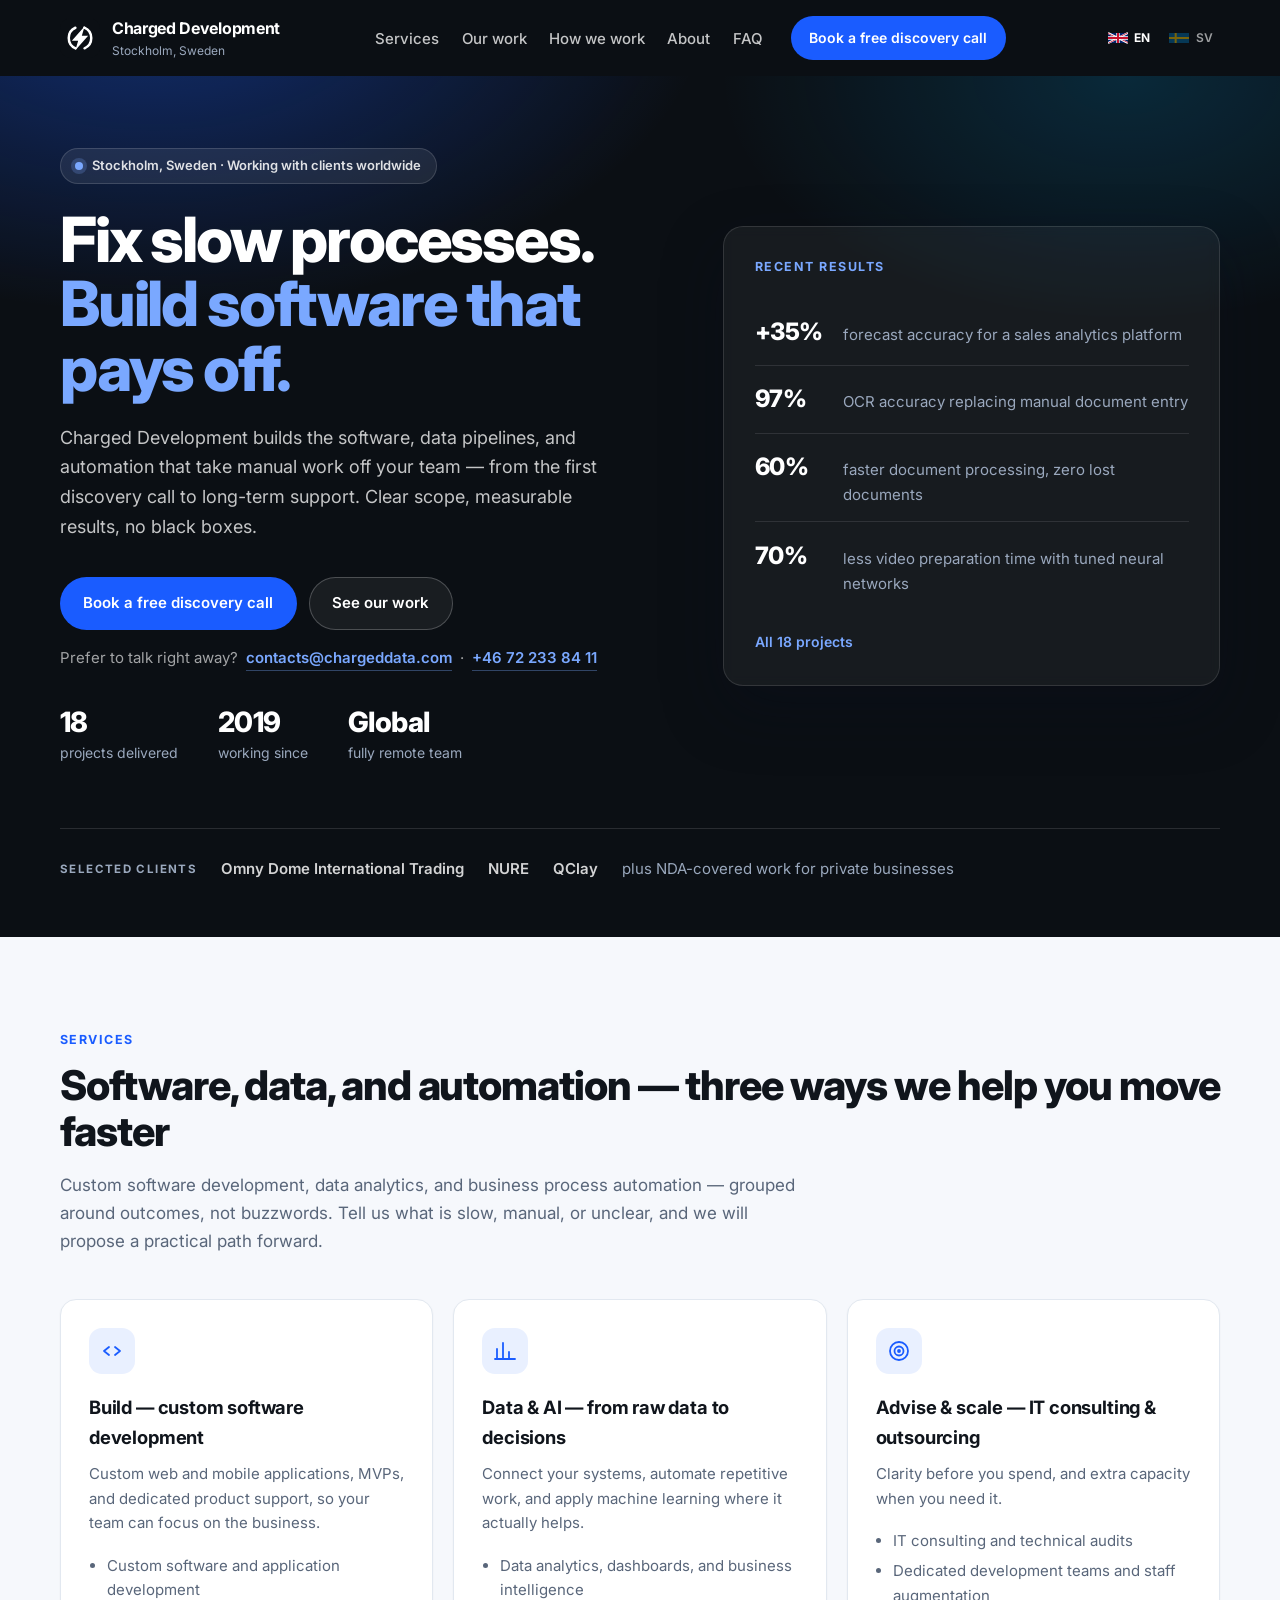
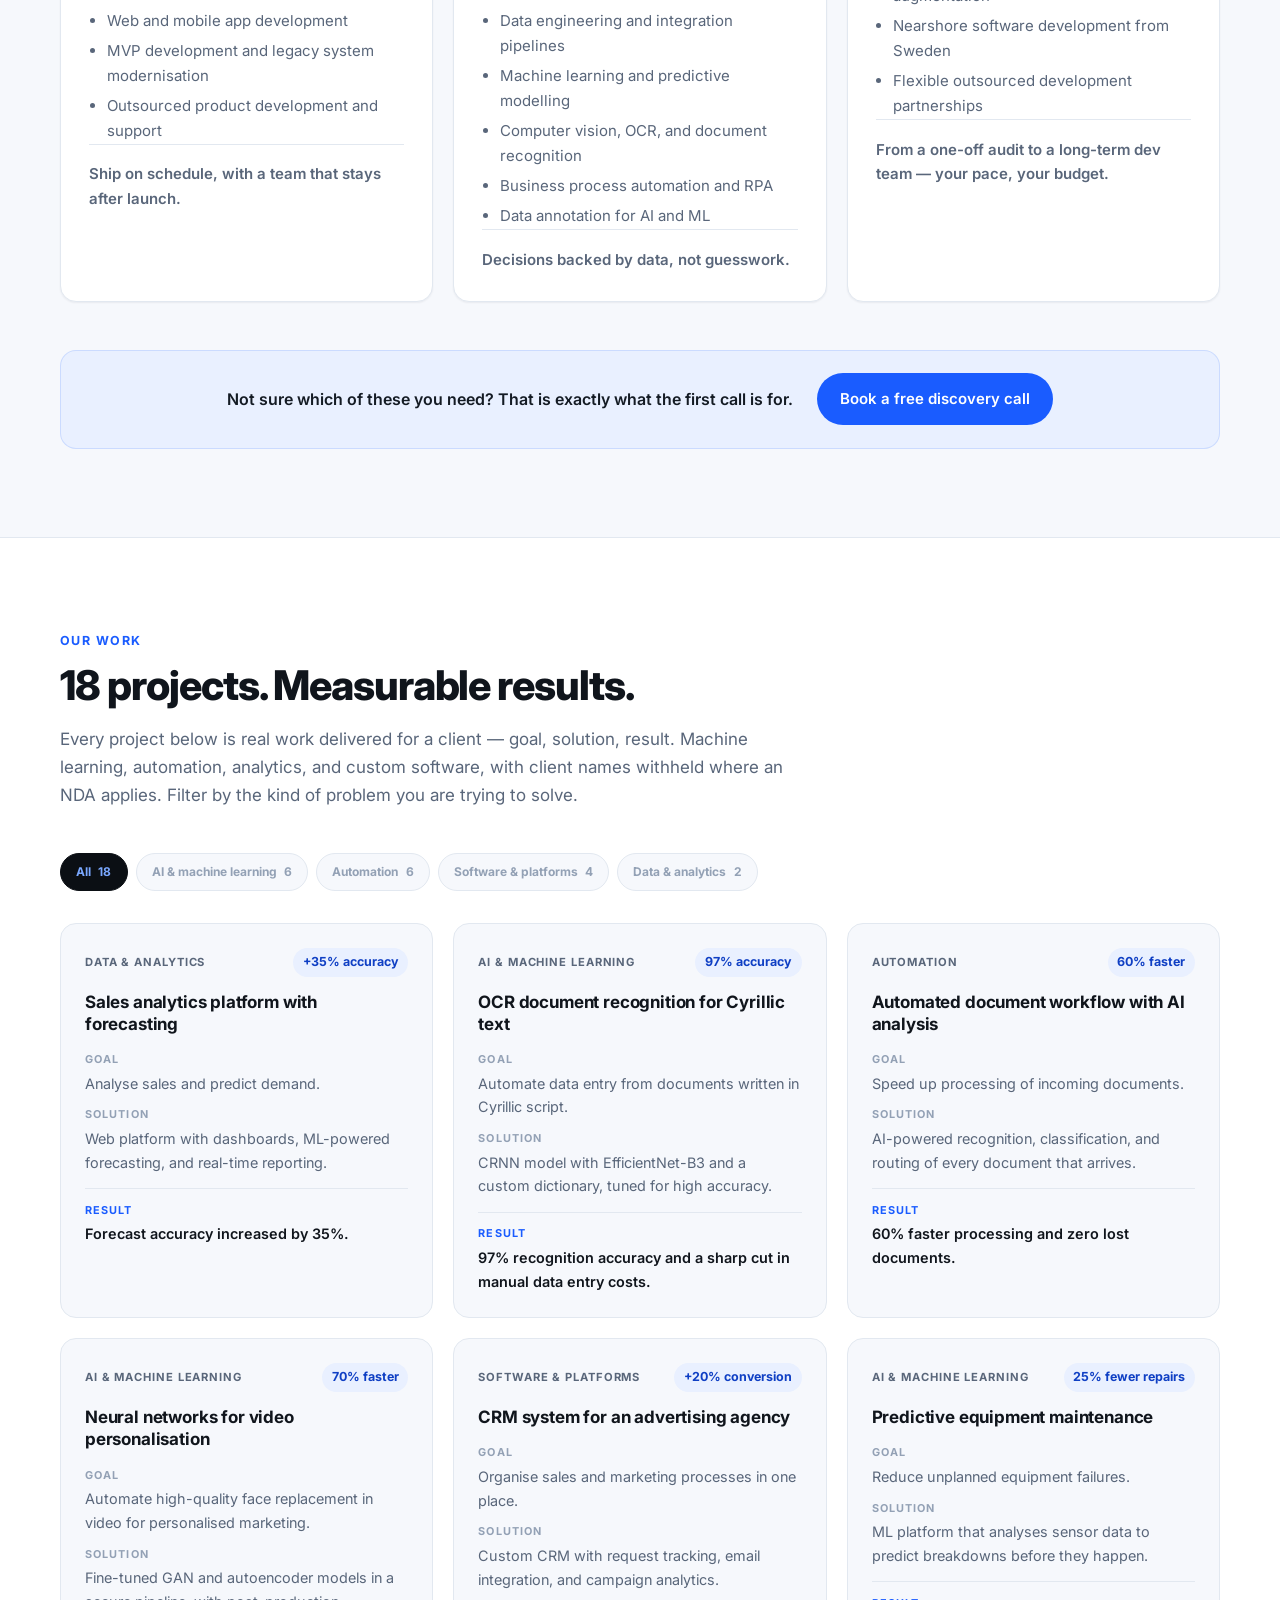
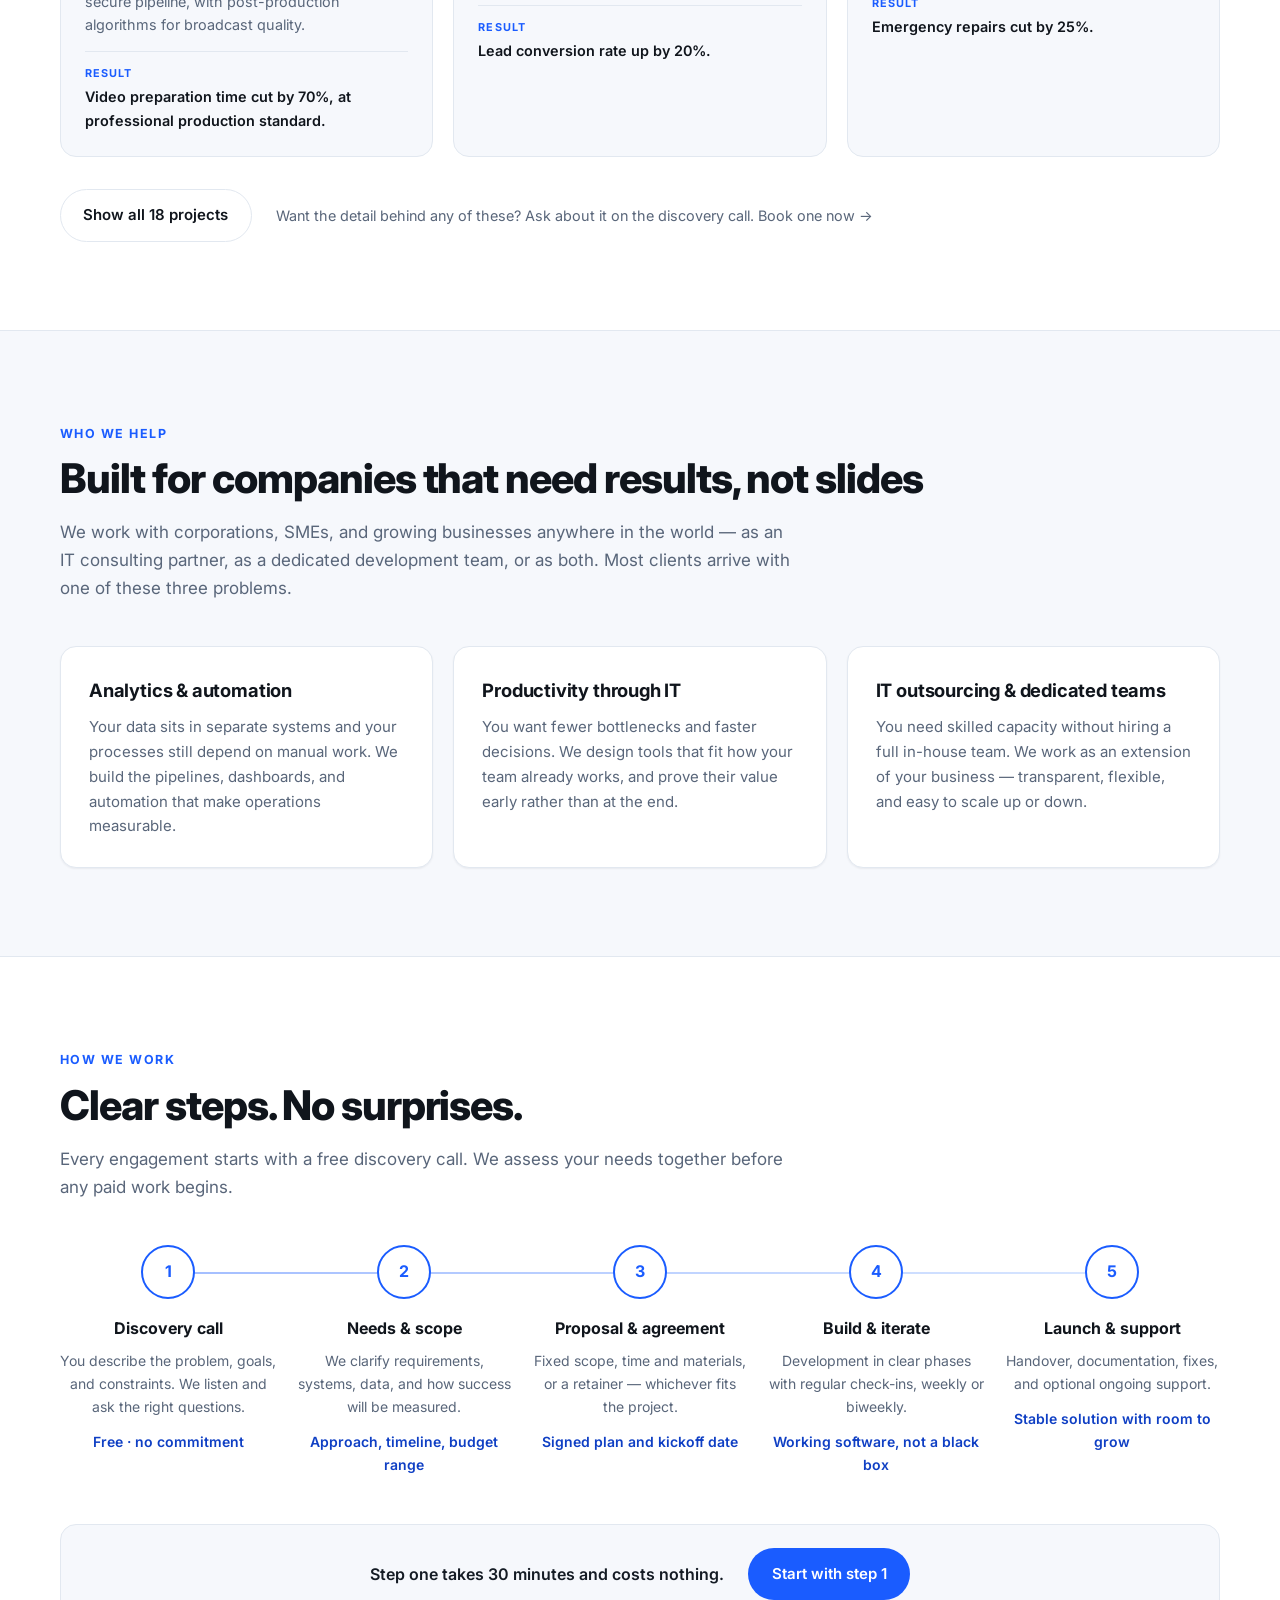
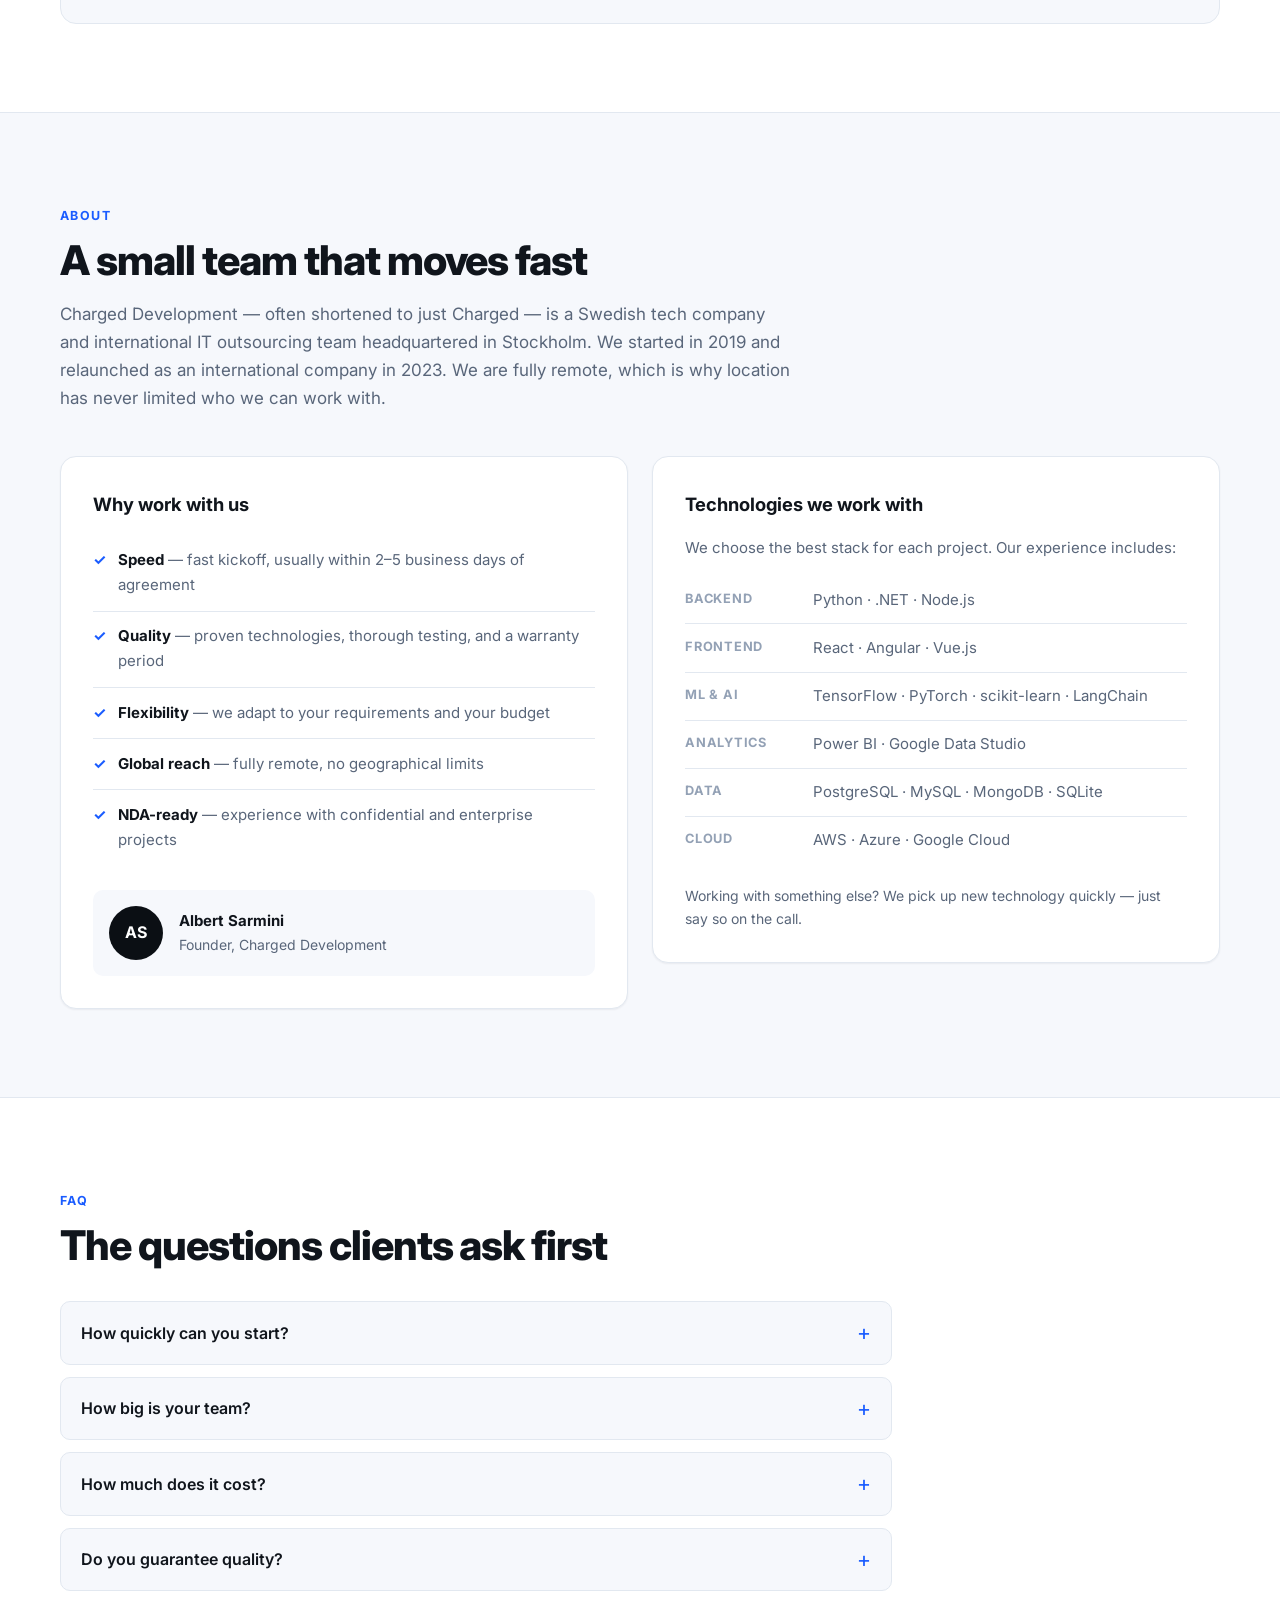
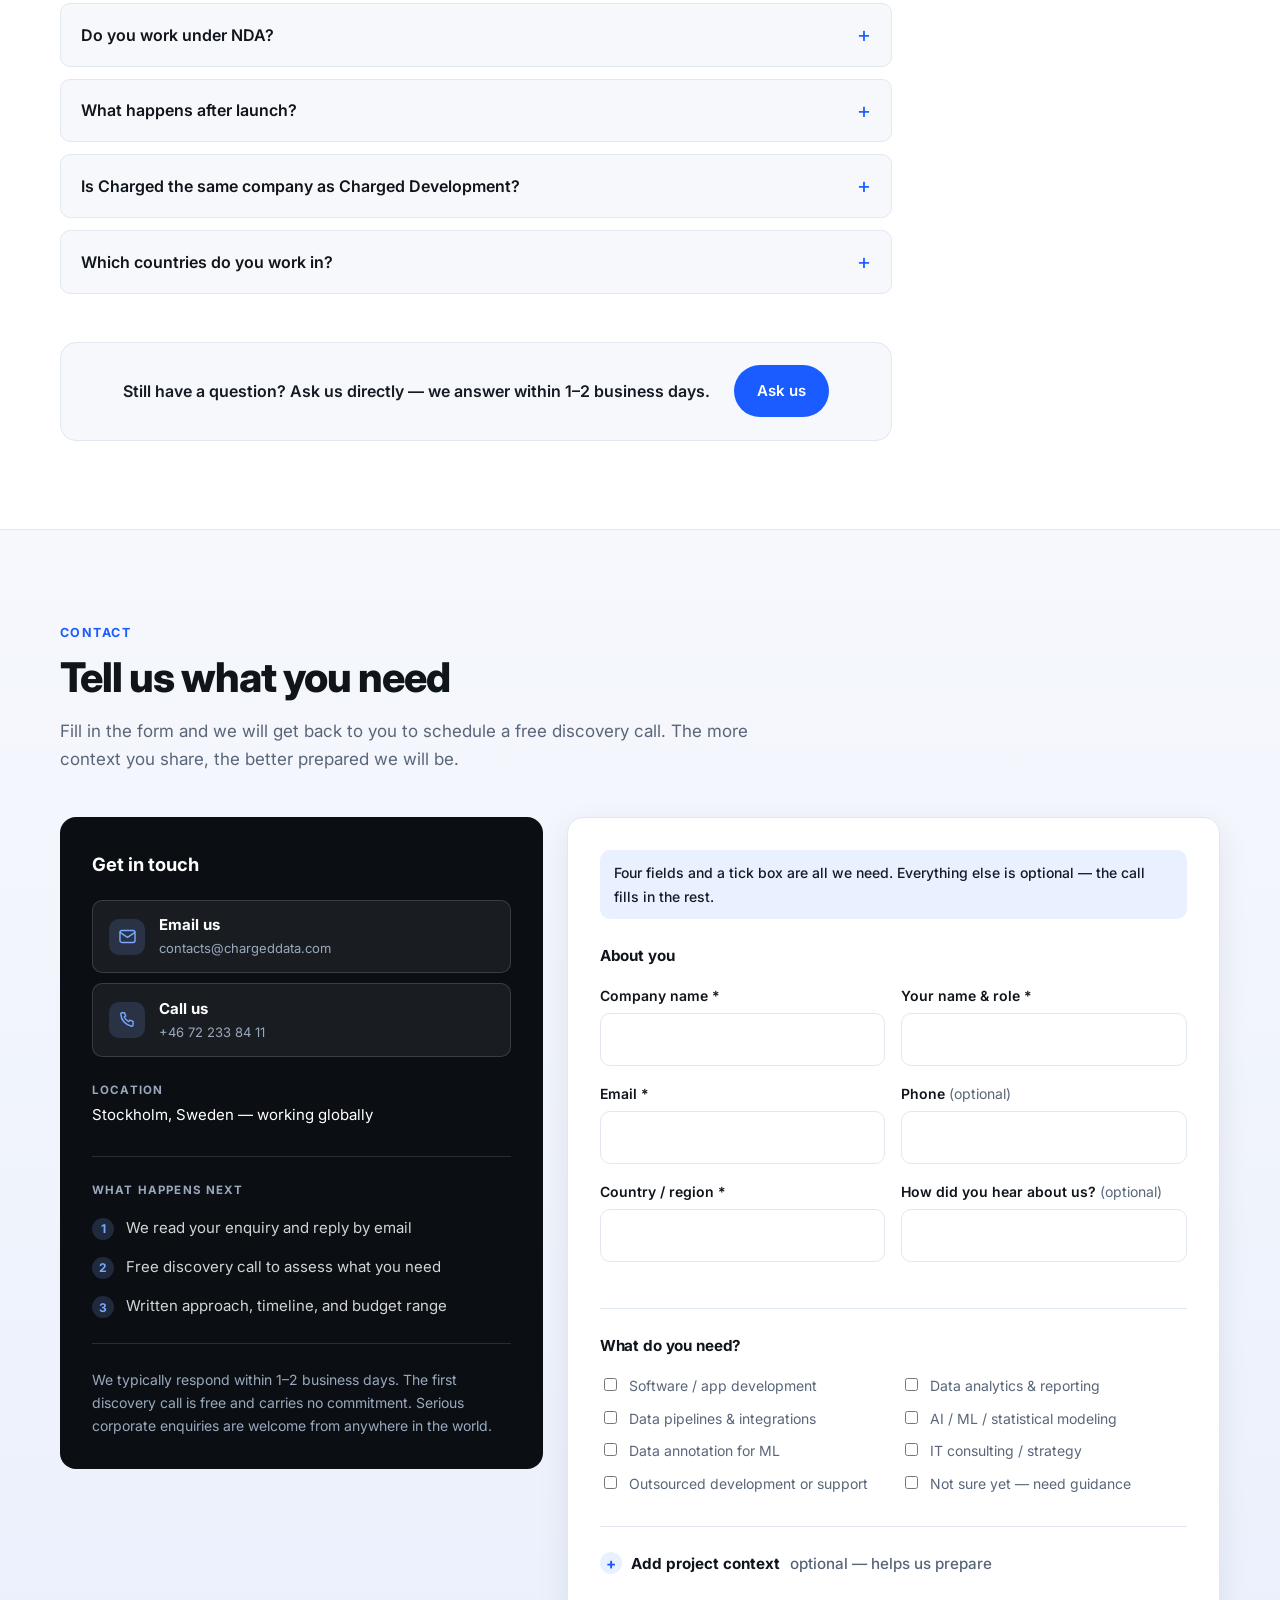
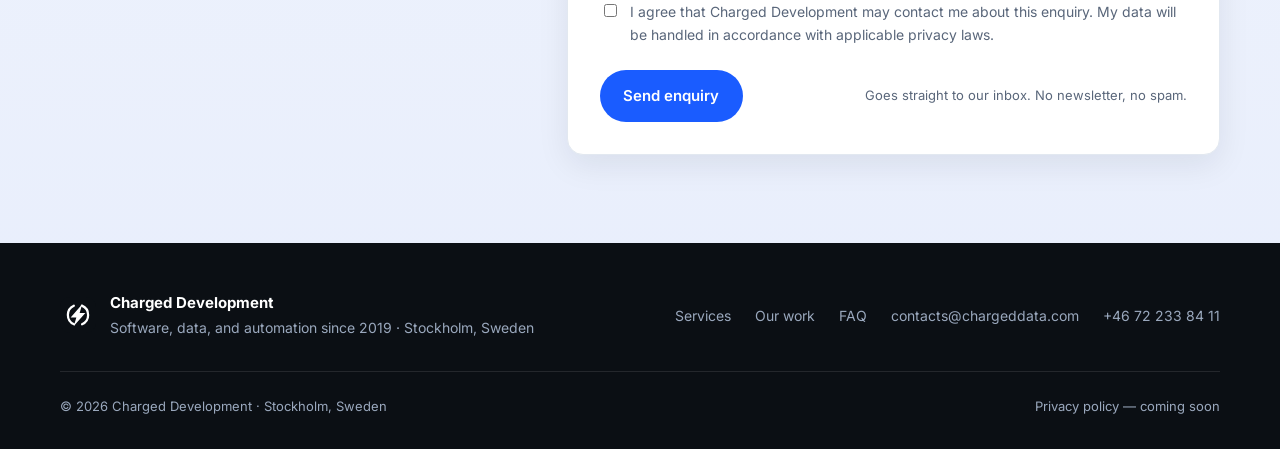
==== commit 20b6135f: "improved design, search optimization" ====
--- a/index.html
+++ b/index.html
@@ -3,18 +3,48 @@
 <head>
   <meta charset="UTF-8">
   <meta name="viewport" content="width=device-width, initial-scale=1.0">
-  <title data-i18n="meta.title">Charged Development — Software, Data &amp; Automation for Business</title>
-  <meta name="description" data-i18n-content="meta.description" content="Charged Development is a Stockholm-based IT team building software, data pipelines, and automation that remove manual work. 18 delivered projects. Free discovery call.">
-  <link rel="canonical" href="https://chargeddata.com/">
+  <title data-i18n="meta.title">Charged Development — Software, Data &amp; Automation | Sweden</title>
+  <meta name="description" data-i18n-content="meta.description" content="Charged Development — a Stockholm tech company building software, data pipelines and automation that remove manual work. 18 projects delivered since 2019.">
+  <meta name="robots" content="index, follow, max-snippet:-1, max-image-preview:large, max-video-preview:-1">
+  <meta name="author" content="Charged Development">
+  <meta name="application-name" content="Charged Development">
+  <meta name="theme-color" content="#0b0f14">
+  <meta name="geo.region" content="SE-AB">
+  <meta name="geo.placename" content="Stockholm">
+
+  <link rel="canonical" id="canonical-link" href="https://chargeddata.com/">
+  <link rel="alternate" hreflang="en" href="https://chargeddata.com/">
+  <link rel="alternate" hreflang="sv" href="https://chargeddata.com/?lang=sv">
+  <link rel="alternate" hreflang="x-default" href="https://chargeddata.com/">
+
   <meta property="og:type" content="website">
-  <meta property="og:url" content="https://chargeddata.com/">
+  <meta property="og:url" id="og-url" content="https://chargeddata.com/">
   <meta property="og:site_name" content="Charged Development">
-  <meta property="og:title" data-i18n-content="meta.title" content="Charged Development — Software, Data &amp; Automation for Business">
+  <meta property="og:locale" id="og-locale" content="en_GB">
+  <meta property="og:locale:alternate" content="sv_SE">
+  <meta property="og:title" data-i18n-content="meta.title" content="Charged Development — Software, Data &amp; Automation | Sweden">
   <meta property="og:description" data-i18n-content="meta.ogDescription" content="We build software, data pipelines, and automation that remove manual work. Stockholm-based, working with clients worldwide.">
+  <meta property="og:image" content="https://chargeddata.com/assets/og-image.png">
+  <meta property="og:image:width" content="1200">
+  <meta property="og:image:height" content="630">
+  <meta property="og:image:type" content="image/png">
+  <meta property="og:image:alt" content="Charged Development — software, data and automation company in Stockholm, Sweden">
+
+  <meta name="twitter:card" content="summary_large_image">
+  <meta name="twitter:title" data-i18n-content="meta.title" content="Charged Development — Software, Data &amp; Automation | Sweden">
+  <meta name="twitter:description" data-i18n-content="meta.ogDescription" content="We build software, data pipelines, and automation that remove manual work. Stockholm-based, working with clients worldwide.">
+  <meta name="twitter:image" content="https://chargeddata.com/assets/og-image.png">
+  <meta name="twitter:image:alt" content="Charged Development logo">
+
   <link rel="preconnect" href="https://fonts.googleapis.com">
   <link rel="preconnect" href="https://fonts.gstatic.com" crossorigin>
-  <link href="https://fonts.googleapis.com/css2?family=Inter:wght@400;500;600;700;800&display=swap" rel="stylesheet">
+  <link rel="preload" as="style" href="https://fonts.googleapis.com/css2?family=Inter:wght@400;500;600;700;800&display=swap">
+  <link rel="stylesheet" href="https://fonts.googleapis.com/css2?family=Inter:wght@400;500;600;700;800&display=swap" media="print" onload="this.media='all'">
+  <noscript><link rel="stylesheet" href="https://fonts.googleapis.com/css2?family=Inter:wght@400;500;600;700;800&display=swap"></noscript>
+
   <link rel="icon" href="assets/logo.svg" type="image/svg+xml">
+  <link rel="icon" href="assets/charged-development-logo.png" type="image/png" sizes="512x512">
+  <link rel="apple-touch-icon" href="assets/charged-development-logo.png">
   <link rel="stylesheet" href="css/styles.css">
 </head>
 <body>
@@ -81,12 +111,13 @@
         <div class="hero-copy">
           <p class="hero-badge">
             <span class="hero-badge-dot" aria-hidden="true"></span>
-            <span data-i18n="hero.badge">Stockholm-based · Working with clients worldwide</span>
+            <span data-i18n="hero.badge">Stockholm, Sweden · Working with clients worldwide</span>
           </p>
           <h1 class="hero-title" data-i18n="hero.title">Fix slow processes.<br><em>Build software that pays off.</em></h1>
           <p class="hero-lead" data-i18n="hero.lead">
-            We build the software, data pipelines, and automation that take manual work off your team —
-            from the first discovery call to long-term support. Clear scope, measurable results, no black boxes.
+            Charged Development builds the software, data pipelines, and automation that take manual work off
+            your team — from the first discovery call to long-term support. Clear scope, measurable results, no
+            black boxes.
           </p>
           <div class="hero-actions">
             <a class="btn btn-primary" href="#contact" data-i18n="cta.book">Book a free discovery call</a>
@@ -131,20 +162,23 @@
     <section class="section" id="services">
       <div class="container">
         <span class="section-label" data-i18n="services.label">Services</span>
-        <h2 class="section-title" data-i18n="services.title">Three ways we help you move faster</h2>
+        <h2 class="section-title" data-i18n="services.title">Software, data, and automation — three ways we help you move faster</h2>
         <p class="section-intro" data-i18n="services.intro">
-          We group our work around outcomes, not buzzwords. Tell us what is slow, manual, or unclear,
-          and we will propose a practical path forward.
+          Custom software development, data analytics, and business process automation — grouped around
+          outcomes, not buzzwords. Tell us what is slow, manual, or unclear, and we will propose a practical
+          path forward.
         </p>
 
         <div class="card-grid card-grid-3">
           <article class="card">
             <div class="card-icon" aria-hidden="true"><svg viewBox="0 0 24 24" fill="none" stroke="currentColor" stroke-width="1.8" stroke-linecap="round" stroke-linejoin="round"><path d="m9 8-5 4 5 4"/><path d="m15 8 5 4-5 4"/></svg></div>
-            <h3 data-i18n="services.build.title">Build — software &amp; products</h3>
-            <p data-i18n="services.build.body">Custom applications and dedicated product support, so your team can focus on the business.</p>
+            <h3 data-i18n="services.build.title">Build — custom software development</h3>
+            <p data-i18n="services.build.body">Custom web and mobile applications, MVPs, and dedicated product support, so your team can focus on the business.</p>
             <ul>
-              <li data-i18n="services.build.item1">Software and application development</li>
-              <li data-i18n="services.build.item2">Outsourced product development and support</li>
+              <li data-i18n="services.build.item1">Custom software and application development</li>
+              <li data-i18n="services.build.item2">Web and mobile app development</li>
+              <li data-i18n="services.build.item3">MVP development and legacy system modernisation</li>
+              <li data-i18n="services.build.item4">Outsourced product development and support</li>
             </ul>
             <p class="card-outcome" data-i18n="services.build.outcome">Ship on schedule, with a team that stays after launch.</p>
           </article>
@@ -154,21 +188,25 @@
             <h3 data-i18n="services.data.title">Data &amp; AI — from raw data to decisions</h3>
             <p data-i18n="services.data.body">Connect your systems, automate repetitive work, and apply machine learning where it actually helps.</p>
             <ul>
-              <li data-i18n="services.data.item1">Data analytics and dashboards</li>
-              <li data-i18n="services.data.item2">Data processing and integration pipelines</li>
-              <li data-i18n="services.data.item3">Data annotation for AI and ML</li>
-              <li data-i18n="services.data.item4">Machine learning and statistical modeling</li>
+              <li data-i18n="services.data.item1">Data analytics, dashboards, and business intelligence</li>
+              <li data-i18n="services.data.item2">Data engineering and integration pipelines</li>
+              <li data-i18n="services.data.item3">Machine learning and predictive modelling</li>
+              <li data-i18n="services.data.item4">Computer vision, OCR, and document recognition</li>
+              <li data-i18n="services.data.item5">Business process automation and RPA</li>
+              <li data-i18n="services.data.item6">Data annotation for AI and ML</li>
             </ul>
             <p class="card-outcome" data-i18n="services.data.outcome">Decisions backed by data, not guesswork.</p>
           </article>
 
           <article class="card">
             <div class="card-icon" aria-hidden="true"><svg viewBox="0 0 24 24" fill="none" stroke="currentColor" stroke-width="1.8" stroke-linecap="round" stroke-linejoin="round"><circle cx="12" cy="12" r="9"/><circle cx="12" cy="12" r="4.5"/><circle cx="12" cy="12" r="1"/></svg></div>
-            <h3 data-i18n="services.advise.title">Advise &amp; scale — consulting &amp; outsourcing</h3>
+            <h3 data-i18n="services.advise.title">Advise &amp; scale — IT consulting &amp; outsourcing</h3>
             <p data-i18n="services.advise.body">Clarity before you spend, and extra capacity when you need it.</p>
             <ul>
               <li data-i18n="services.advise.item1">IT consulting and technical audits</li>
-              <li data-i18n="services.advise.item2">Flexible outsourced development partnerships</li>
+              <li data-i18n="services.advise.item2">Dedicated development teams and staff augmentation</li>
+              <li data-i18n="services.advise.item3">Nearshore software development from Sweden</li>
+              <li data-i18n="services.advise.item4">Flexible outsourced development partnerships</li>
             </ul>
             <p class="card-outcome" data-i18n="services.advise.outcome">From a one-off audit to a long-term dev team — your pace, your budget.</p>
           </article>
@@ -186,8 +224,9 @@
         <span class="section-label" data-i18n="work.label">Our work</span>
         <h2 class="section-title" data-i18n="work.title">18 projects. Measurable results.</h2>
         <p class="section-intro" data-i18n="work.intro">
-          Every project below is real work delivered for a client — goal, solution, result. Client names are
-          withheld where an NDA applies. Filter by the kind of problem you are trying to solve.
+          Every project below is real work delivered for a client — goal, solution, result. Machine learning,
+          automation, analytics, and custom software, with client names withheld where an NDA applies. Filter
+          by the kind of problem you are trying to solve.
         </p>
 
         <div class="work-filters" role="group" data-i18n-aria-label="a11y.filterGroup" aria-label="Filter projects by category">
@@ -451,8 +490,9 @@
         <span class="section-label" data-i18n="clients.label">Who we help</span>
         <h2 class="section-title" data-i18n="clients.title">Built for companies that need results, not slides</h2>
         <p class="section-intro" data-i18n="clients.intro">
-          We work with corporations, SMEs, and growing businesses anywhere in the world. Most clients arrive
-          with one of these three problems.
+          We work with corporations, SMEs, and growing businesses anywhere in the world — as an IT consulting
+          partner, as a dedicated development team, or as both. Most clients arrive with one of these three
+          problems.
         </p>
 
         <div class="card-grid card-grid-3">
@@ -471,7 +511,7 @@
             </p>
           </article>
           <article class="card card-plain">
-            <h3 data-i18n="clients.three.title">Smart outsourcing</h3>
+            <h3 data-i18n="clients.three.title">IT outsourcing &amp; dedicated teams</h3>
             <p data-i18n="clients.three.body">
               You need skilled capacity without hiring a full in-house team. We work as an extension of your
               business — transparent, flexible, and easy to scale up or down.
@@ -535,9 +575,9 @@
         <span class="section-label" data-i18n="about.label">About</span>
         <h2 class="section-title" data-i18n="about.title">A small team that moves fast</h2>
         <p class="section-intro" data-i18n="about.intro">
-          Charged Development is an international IT outsourcing team headquartered in Stockholm, Sweden.
-          We started in 2019 and relaunched as an international company in 2023. We are fully remote, which
-          is why location has never limited who we can work with.
+          Charged Development — often shortened to just Charged — is a Swedish tech company and international
+          IT outsourcing team headquartered in Stockholm. We started in 2019 and relaunched as an international
+          company in 2023. We are fully remote, which is why location has never limited who we can work with.
         </p>
 
         <div class="about-grid">
@@ -621,6 +661,14 @@
             </p>
           </details>
           <details class="faq-item">
+            <summary data-i18n="faq.q8">Is Charged the same company as Charged Development?</summary>
+            <p data-i18n="faq.a8">
+              Yes. Charged Development is our full name, and people shorten it in all sorts of ways — Charged,
+              Charged Tech, Charged Sweden. It is one team, based in Stockholm, Sweden, with a single website:
+              chargeddata.com.
+            </p>
+          </details>
+          <details class="faq-item">
             <summary data-i18n="faq.q7">Which countries do you work in?</summary>
             <p data-i18n="faq.a7">
               The company is registered in Sweden and operates fully remotely. We have delivered projects
@@ -833,7 +881,7 @@
         <img src="assets/logo.svg" alt="" width="36" height="36">
         <span>
           <strong>Charged Development</strong>
-          <span data-i18n="footer.tagline">Software, data, and automation since 2019</span>
+          <span data-i18n="footer.tagline">Software, data, and automation since 2019 · Stockholm, Sweden</span>
         </span>
       </div>
       <nav class="footer-links" data-i18n-aria-label="a11y.footerNav" aria-label="Footer">
@@ -850,21 +898,287 @@
     </div>
   </footer>
 
+  <!--
+    Structured data (schema.org) — keeps the Charged brand readable as a single entity for search engines.
+    TODO: fill "sameAs" below with the official profiles you control (LinkedIn company page, GitHub org,
+    X/Twitter, Facebook, Crunchbase, allabolag.se). Those links are the strongest signal for brand queries
+    such as "charged sweden" or "charged tech", and for earning a Google knowledge panel.
+  -->
   <script type="application/ld+json">
   {
     "@context": "https://schema.org",
-    "@type": "Organization",
-    "name": "Charged Development",
-    "url": "https://chargeddata.com/",
-    "description": "International IT outsourcing team delivering software development, data analytics, machine learning, and business process automation.",
-    "foundingDate": "2019",
-    "email": "contacts@chargeddata.com",
-    "telephone": "+46722338411",
-    "address": {
-      "@type": "PostalAddress",
-      "addressLocality": "Stockholm",
-      "addressCountry": "SE"
-    }
+    "@graph": [
+      {
+        "@type": "Organization",
+        "@id": "https://chargeddata.com/#organization",
+        "name": "Charged Development",
+        "alternateName": [
+          "Charged",
+          "Charged Tech",
+          "Charged Sweden",
+          "Charged Data"
+        ],
+        "url": "https://chargeddata.com/",
+        "logo": {
+          "@type": "ImageObject",
+          "@id": "https://chargeddata.com/#logo",
+          "url": "https://chargeddata.com/assets/charged-development-logo.png",
+          "contentUrl": "https://chargeddata.com/assets/charged-development-logo.png",
+          "width": 512,
+          "height": 512,
+          "caption": "Charged Development"
+        },
+        "image": {
+          "@id": "https://chargeddata.com/#logo"
+        },
+        "description": "Charged Development (Charged) is a Stockholm-based tech company and international IT outsourcing team delivering software development, data analytics, machine learning, and business process automation.",
+        "slogan": "Fix slow processes. Build software that pays off.",
+        "foundingDate": "2019",
+        "foundingLocation": {
+          "@type": "Place",
+          "address": {
+            "@type": "PostalAddress",
+            "addressLocality": "Stockholm",
+            "addressCountry": "SE"
+          }
+        },
+        "email": "contacts@chargeddata.com",
+        "telephone": "+46722338411",
+        "address": {
+          "@type": "PostalAddress",
+          "addressLocality": "Stockholm",
+          "addressRegion": "Stockholm County",
+          "addressCountry": "SE"
+        },
+        "areaServed": [
+          {
+            "@type": "Country",
+            "name": "Sweden"
+          },
+          {
+            "@type": "Place",
+            "name": "Europe"
+          },
+          {
+            "@type": "Place",
+            "name": "North America"
+          }
+        ],
+        "knowsLanguage": [
+          "en",
+          "sv"
+        ],
+        "knowsAbout": [
+          "Custom software development",
+          "Web application development",
+          "Mobile app development",
+          "MVP development",
+          "Legacy system modernisation",
+          "Data analytics",
+          "Business intelligence",
+          "Data engineering",
+          "Machine learning",
+          "Artificial intelligence",
+          "Computer vision",
+          "Optical character recognition",
+          "Predictive maintenance",
+          "Business process automation",
+          "Robotic process automation",
+          "System integration",
+          "IT consulting",
+          "IT outsourcing",
+          "Dedicated development teams",
+          "Nearshore software development"
+        ],
+        "founder": {
+          "@id": "https://chargeddata.com/#founder"
+        },
+        "contactPoint": [
+          {
+            "@type": "ContactPoint",
+            "contactType": "sales",
+            "email": "contacts@chargeddata.com",
+            "telephone": "+46722338411",
+            "availableLanguage": [
+              "English",
+              "Swedish"
+            ],
+            "areaServed": "Worldwide"
+          }
+        ],
+        "sameAs": [],
+        "hasOfferCatalog": {
+          "@type": "OfferCatalog",
+          "name": "Services",
+          "itemListElement": [
+            {
+              "@type": "Offer",
+              "itemOffered": {
+                "@type": "Service",
+                "name": "Custom software development",
+                "description": "Custom web and mobile applications, MVP development, legacy system modernisation, outsourced product development, and long-term support.",
+                "serviceType": [
+                  "Custom software development",
+                  "Web application development",
+                  "Mobile app development",
+                  "MVP development"
+                ],
+                "provider": {
+                  "@id": "https://chargeddata.com/#organization"
+                }
+              }
+            },
+            {
+              "@type": "Offer",
+              "itemOffered": {
+                "@type": "Service",
+                "name": "Data, AI, and automation",
+                "description": "Data analytics, dashboards and business intelligence, data engineering pipelines, machine learning and predictive modelling, computer vision and OCR, business process automation and RPA, and data annotation for AI.",
+                "serviceType": [
+                  "Data analytics",
+                  "Business intelligence",
+                  "Machine learning",
+                  "Computer vision",
+                  "Business process automation"
+                ],
+                "provider": {
+                  "@id": "https://chargeddata.com/#organization"
+                }
+              }
+            },
+            {
+              "@type": "Offer",
+              "itemOffered": {
+                "@type": "Service",
+                "name": "IT consulting and outsourcing",
+                "description": "IT consulting and technical audits, dedicated development teams and staff augmentation, nearshore software development from Sweden, and flexible outsourced development partnerships.",
+                "serviceType": [
+                  "IT consulting",
+                  "IT outsourcing",
+                  "Staff augmentation",
+                  "Nearshore software development"
+                ],
+                "provider": {
+                  "@id": "https://chargeddata.com/#organization"
+                }
+              }
+            }
+          ]
+        }
+      },
+      {
+        "@type": "Person",
+        "@id": "https://chargeddata.com/#founder",
+        "name": "Albert Sarmini",
+        "jobTitle": "Founder",
+        "worksFor": {
+          "@id": "https://chargeddata.com/#organization"
+        }
+      },
+      {
+        "@type": "WebSite",
+        "@id": "https://chargeddata.com/#website",
+        "url": "https://chargeddata.com/",
+        "name": "Charged Development",
+        "alternateName": "Charged",
+        "publisher": {
+          "@id": "https://chargeddata.com/#organization"
+        },
+        "inLanguage": [
+          "en",
+          "sv"
+        ]
+      },
+      {
+        "@type": [
+          "WebPage",
+          "FAQPage"
+        ],
+        "@id": "https://chargeddata.com/#webpage",
+        "url": "https://chargeddata.com/",
+        "name": "Charged Development — Software, Data & Automation | Sweden",
+        "description": "Charged Development is a Stockholm-based tech company building software, data pipelines and automation that remove manual work.",
+        "isPartOf": {
+          "@id": "https://chargeddata.com/#website"
+        },
+        "about": {
+          "@id": "https://chargeddata.com/#organization"
+        },
+        "primaryImageOfPage": {
+          "@type": "ImageObject",
+          "url": "https://chargeddata.com/assets/og-image.png",
+          "width": 1200,
+          "height": 630
+        },
+        "inLanguage": "en",
+        "mainEntity": [
+          {
+            "@type": "Question",
+            "name": "How quickly can you start?",
+            "acceptedAnswer": {
+              "@type": "Answer",
+              "text": "Usually within 2–5 business days of an agreement, and faster for urgent projects."
+            }
+          },
+          {
+            "@type": "Question",
+            "name": "How big is your team?",
+            "acceptedAnswer": {
+              "@type": "Answer",
+              "text": "A small permanent core of developers, backed by a trusted network of specialists we bring in per project. Everyone has higher education, certifications, and real delivery experience — and the team scales to the work rather than the other way around."
+            }
+          },
+          {
+            "@type": "Question",
+            "name": "How much does it cost?",
+            "acceptedAnswer": {
+              "@type": "Answer",
+              "text": "It depends on scope and complexity. We work on either a fixed price or an hourly rate, with better rates for long-term clients. You get a budget range before committing to anything."
+            }
+          },
+          {
+            "@type": "Question",
+            "name": "Do you guarantee quality?",
+            "acceptedAnswer": {
+              "@type": "Answer",
+              "text": "Yes. We use proven technologies, test thoroughly, and provide a warranty period on delivered work. SLA-based support is available if you need it."
+            }
+          },
+          {
+            "@type": "Question",
+            "name": "Do you work under NDA?",
+            "acceptedAnswer": {
+              "@type": "Answer",
+              "text": "Yes, signed on request. A good share of our portfolio is confidential work for private businesses."
+            }
+          },
+          {
+            "@type": "Question",
+            "name": "What happens after launch?",
+            "acceptedAnswer": {
+              "@type": "Answer",
+              "text": "You get handover and documentation, plus optional ongoing maintenance and further development under a separate agreement."
+            }
+          },
+          {
+            "@type": "Question",
+            "name": "Is Charged the same company as Charged Development?",
+            "acceptedAnswer": {
+              "@type": "Answer",
+              "text": "Yes. Charged Development is our full name, and people shorten it in all sorts of ways — Charged, Charged Tech, Charged Sweden. It is one team, based in Stockholm, Sweden, with a single website: chargeddata.com."
+            }
+          },
+          {
+            "@type": "Question",
+            "name": "Which countries do you work in?",
+            "acceptedAnswer": {
+              "@type": "Answer",
+              "text": "The company is registered in Sweden and operates fully remotely. We have delivered projects across Europe, North America, Ukraine, and elsewhere — there are no geographical restrictions."
+            }
+          }
+        ]
+      }
+    ]
   }
   </script>
   <script src="js/i18n.js"></script>
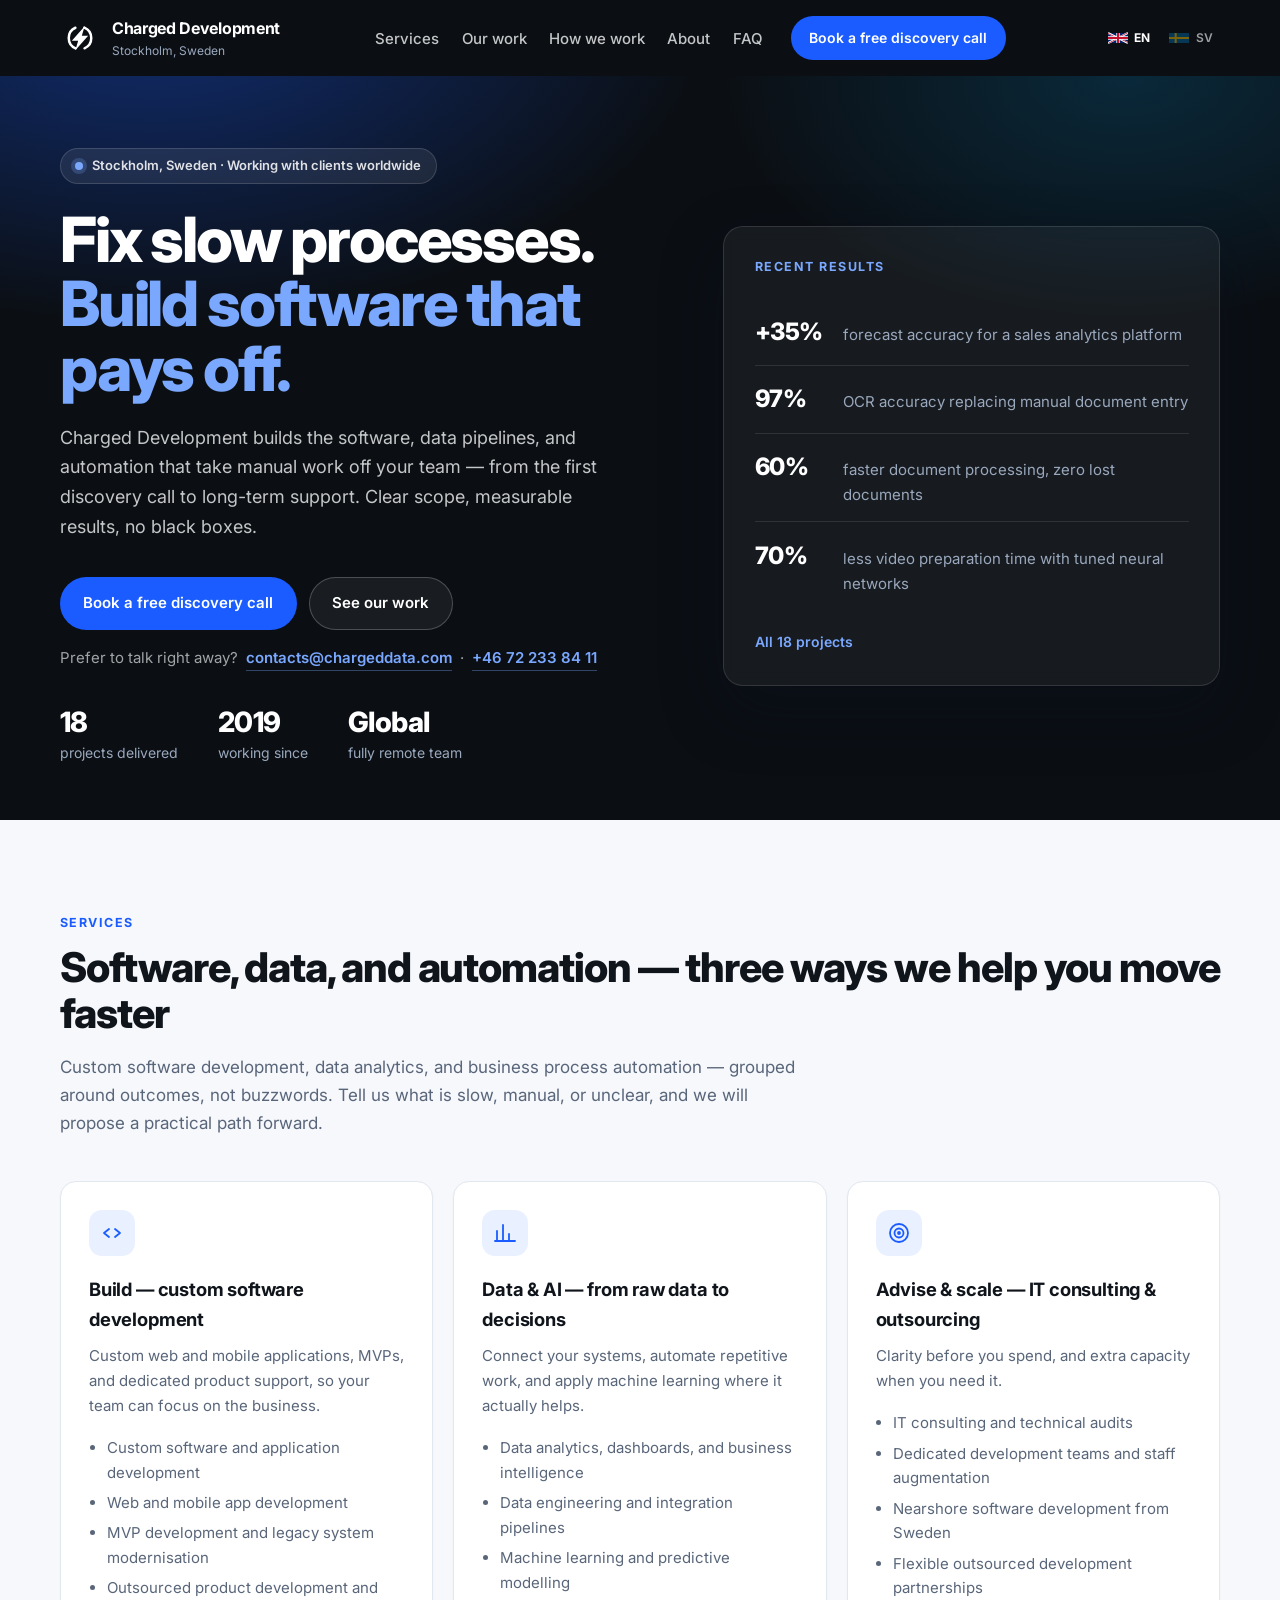
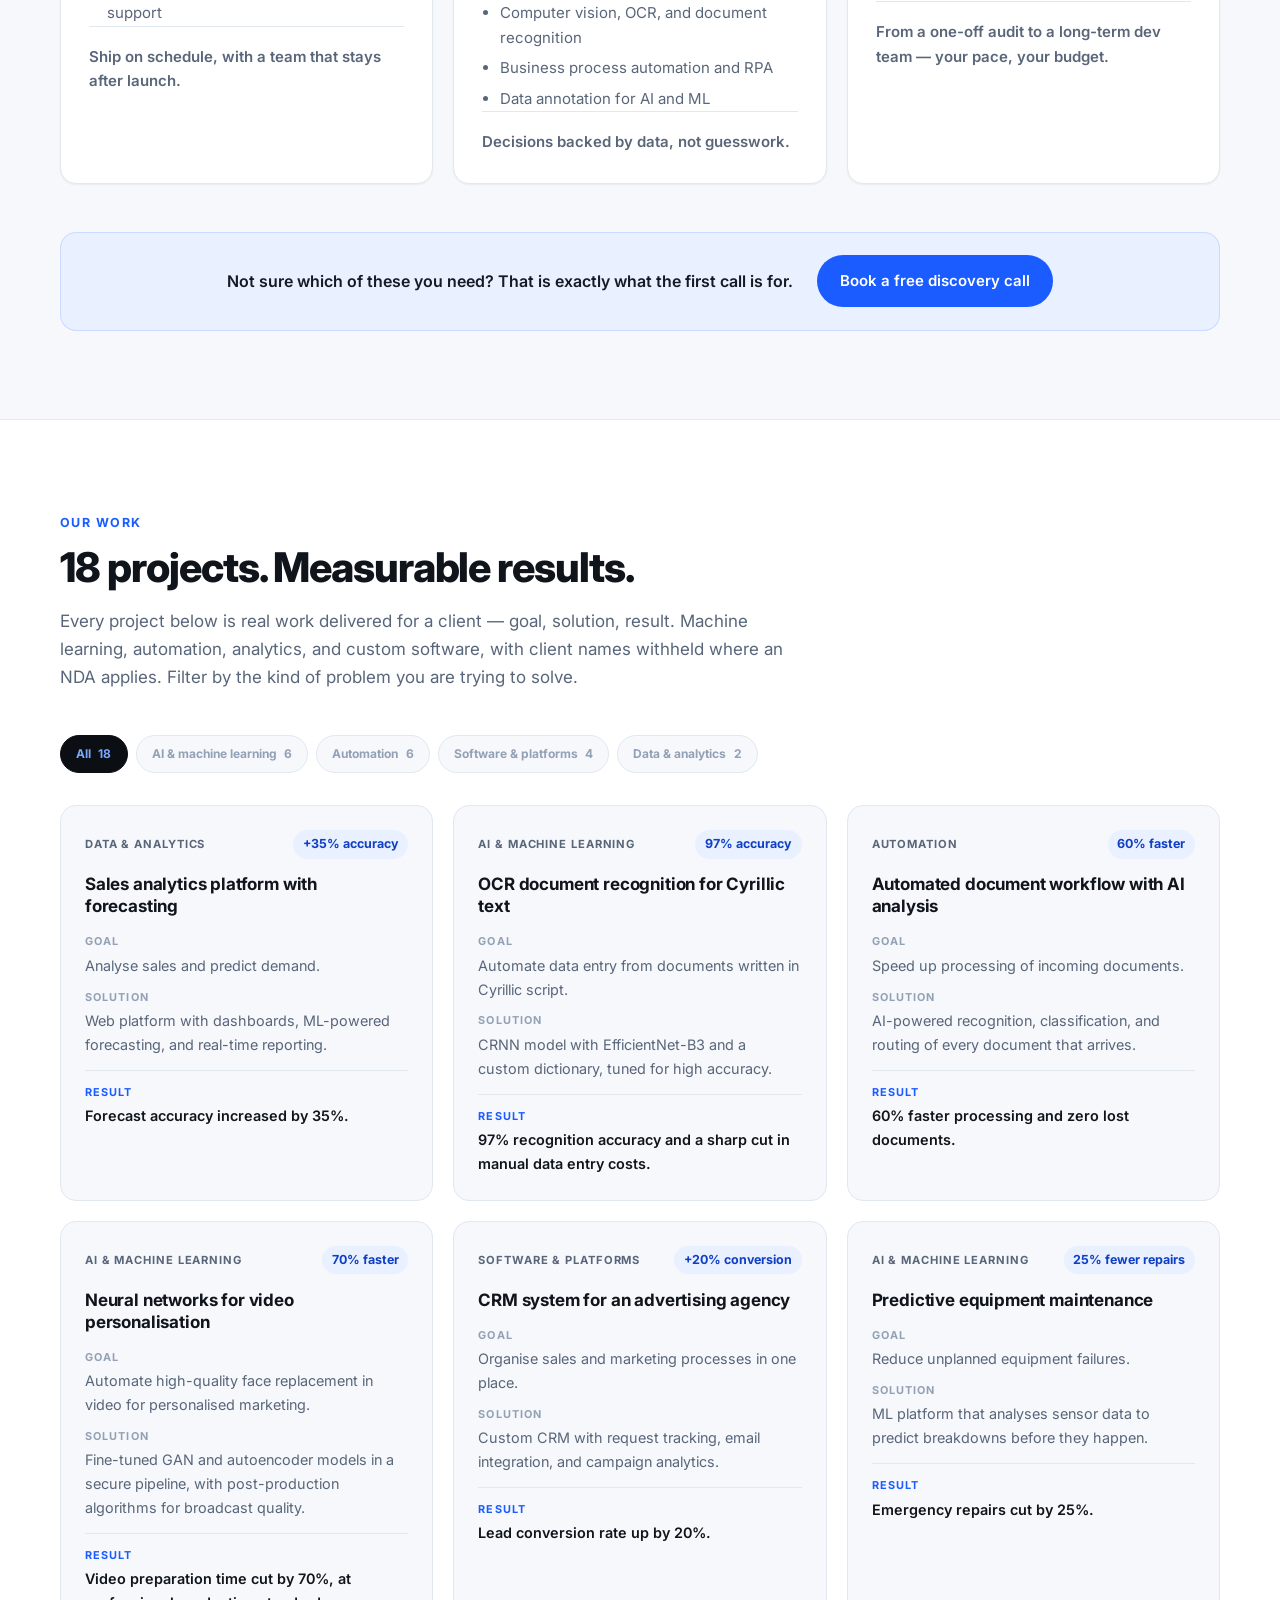
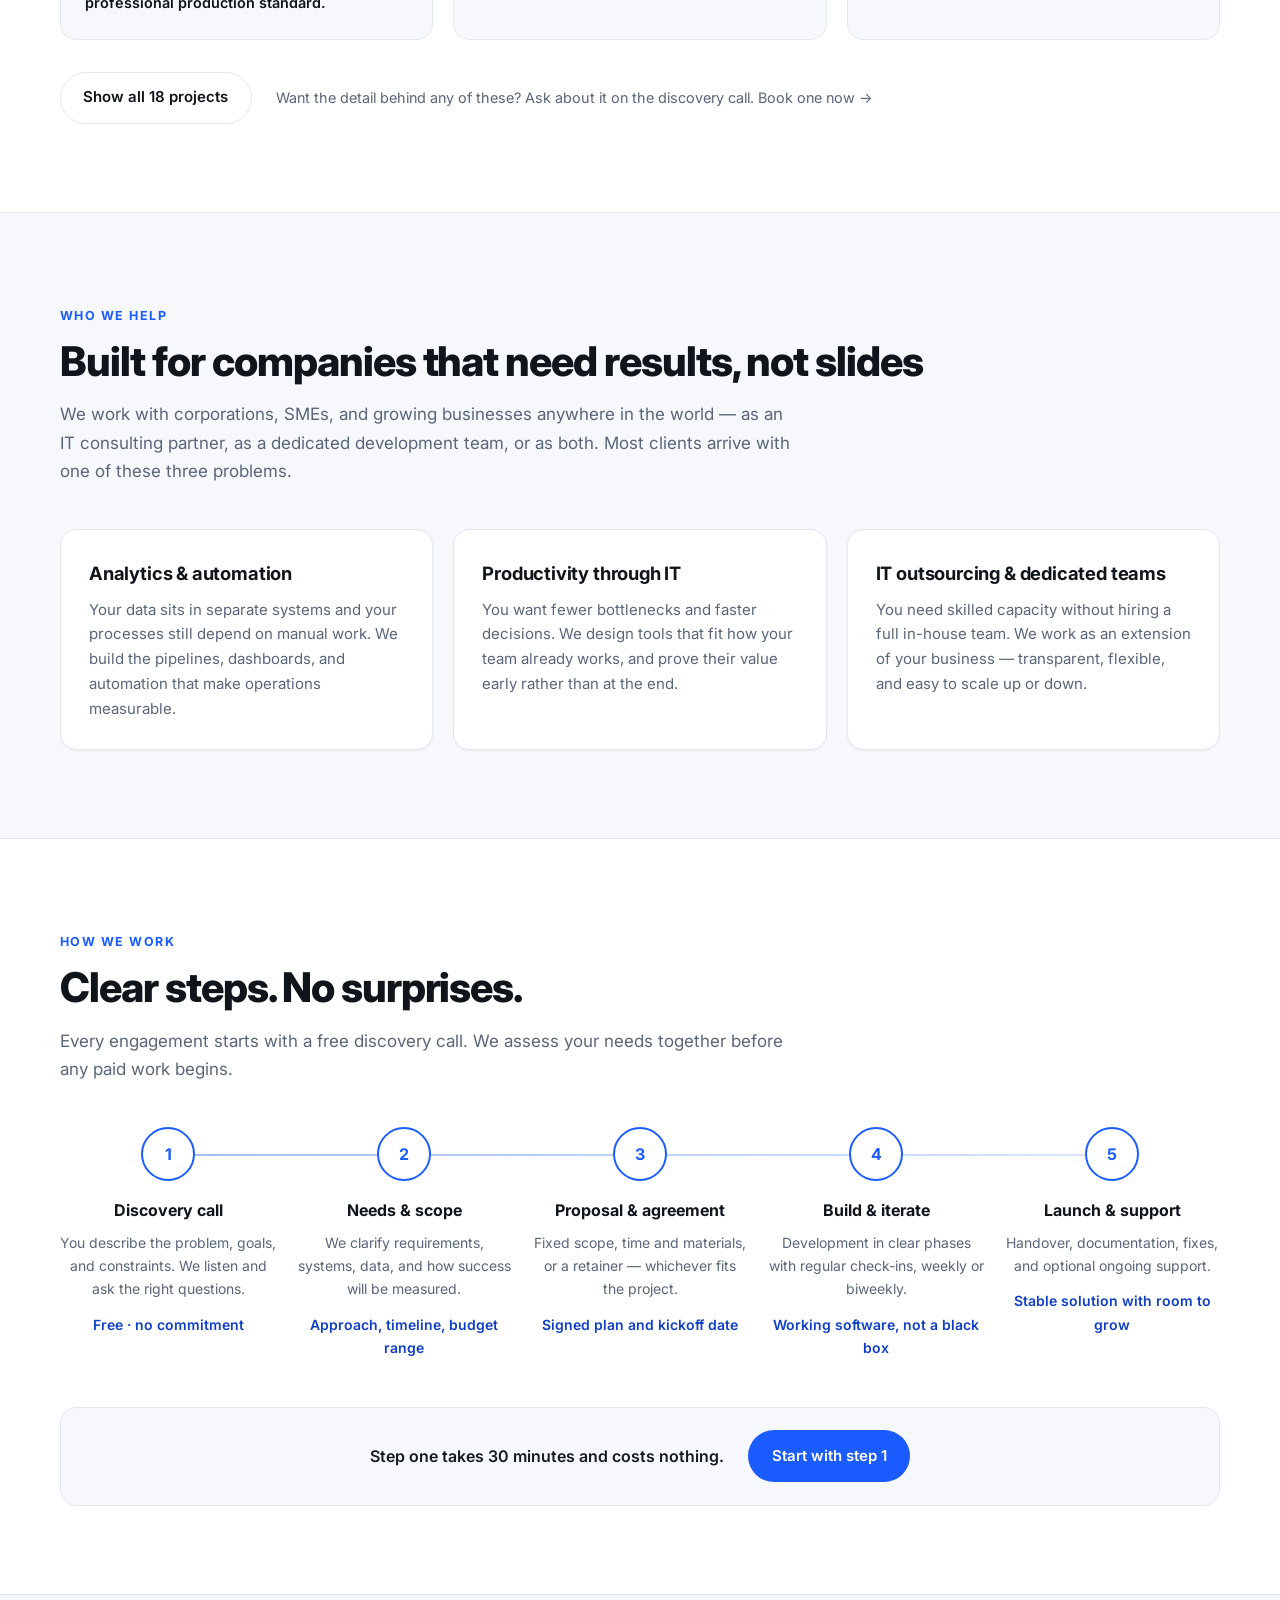
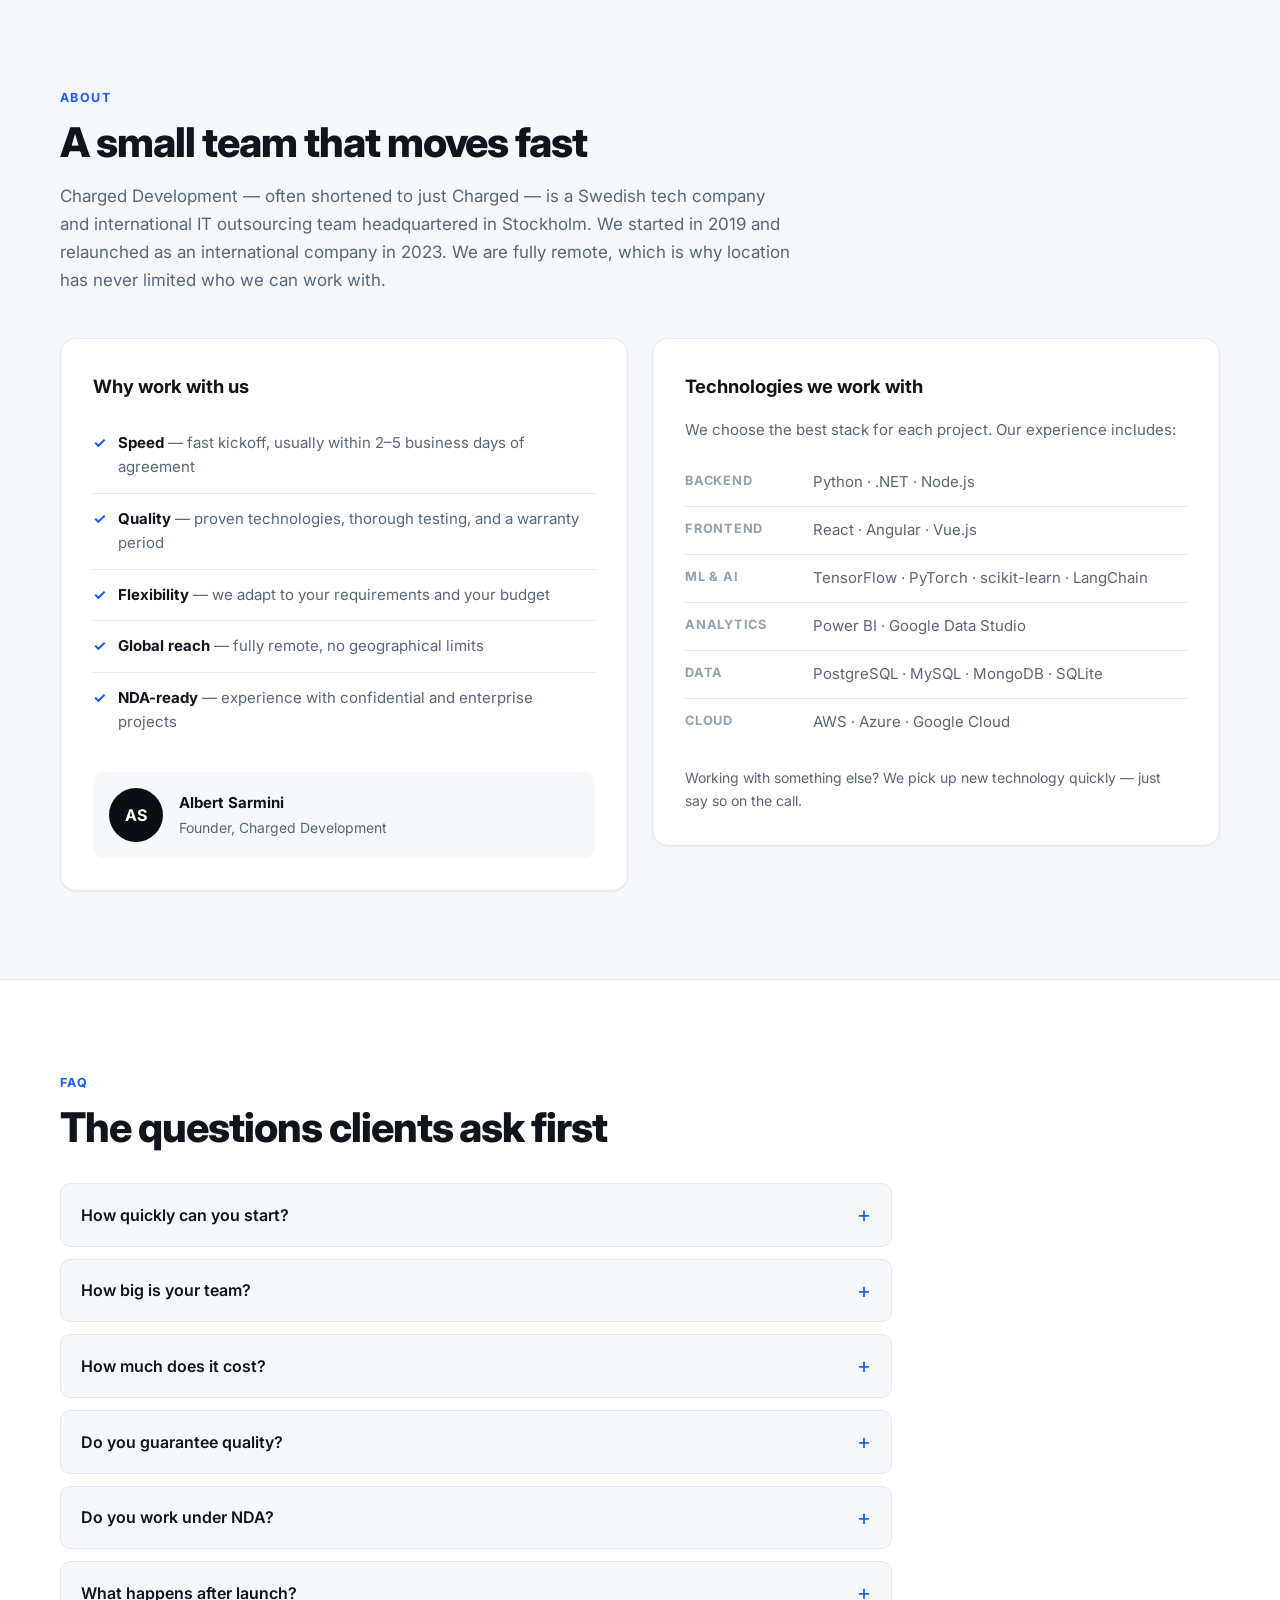
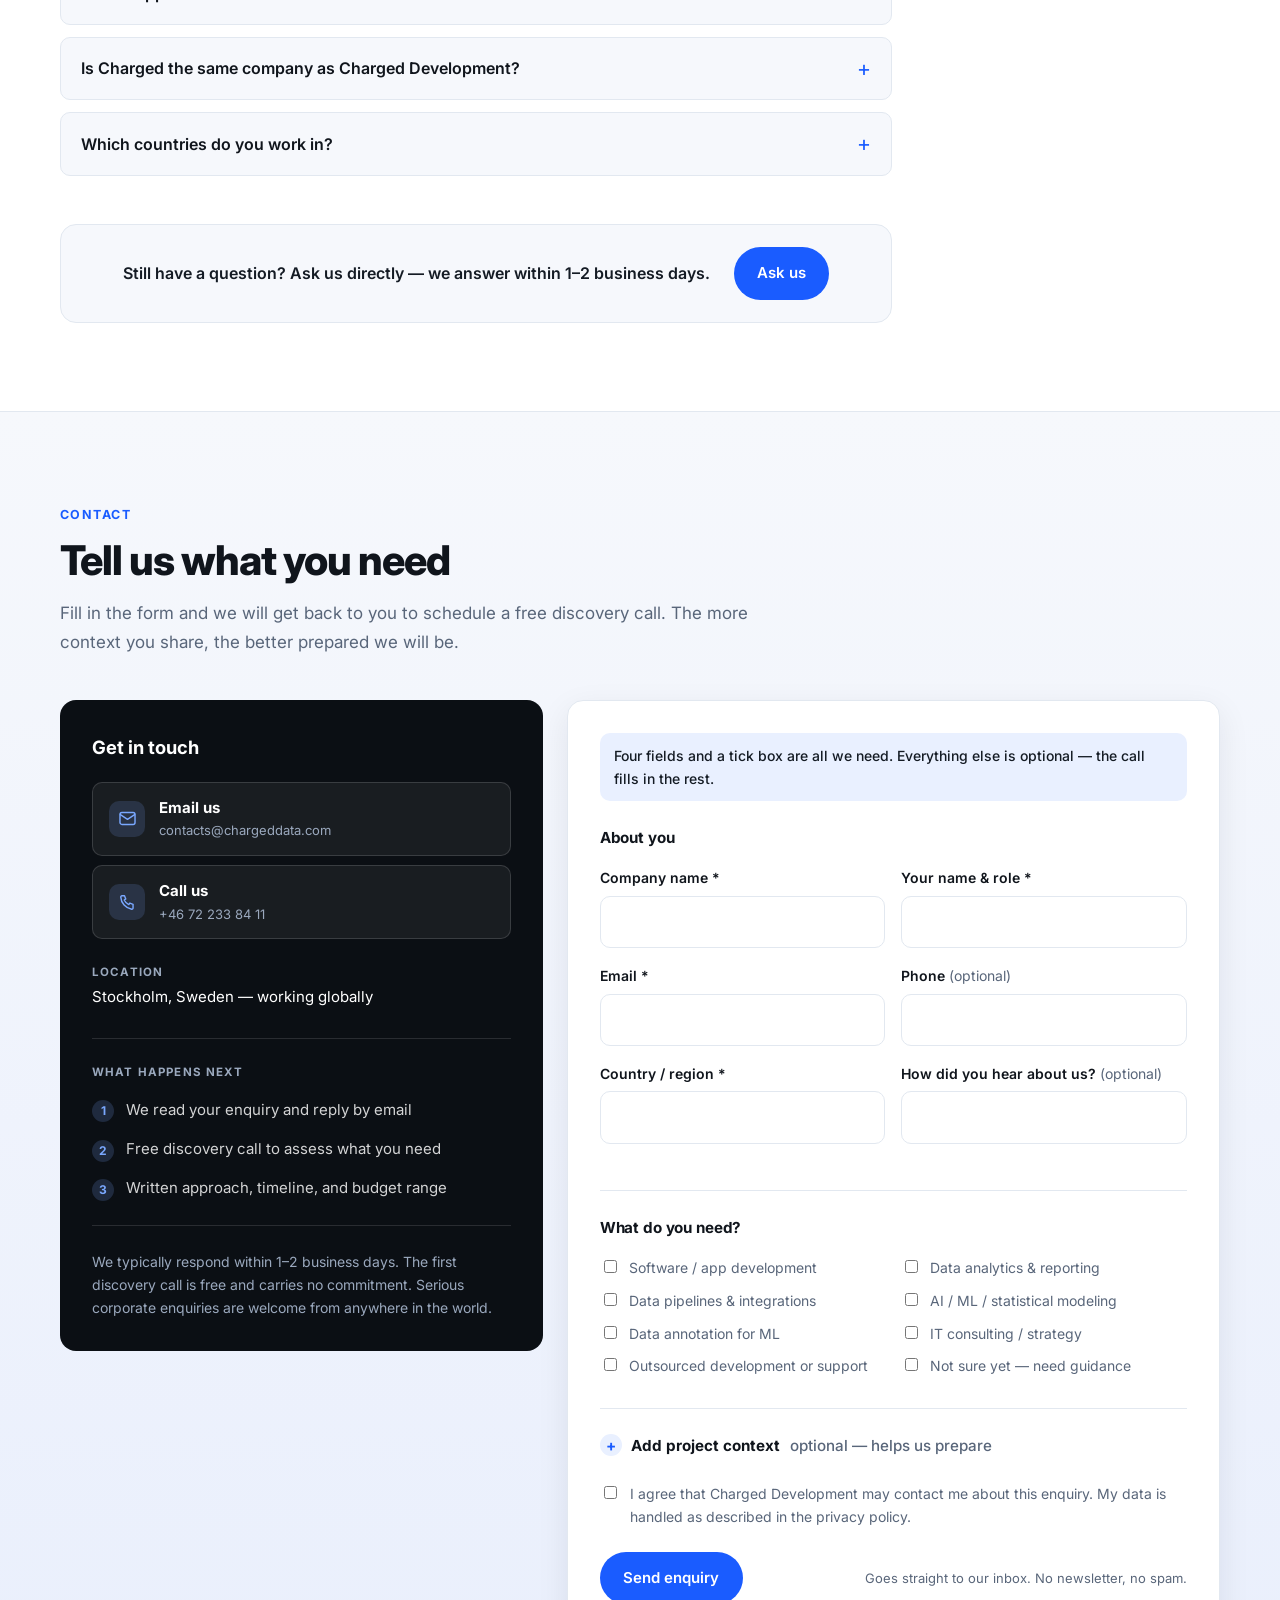
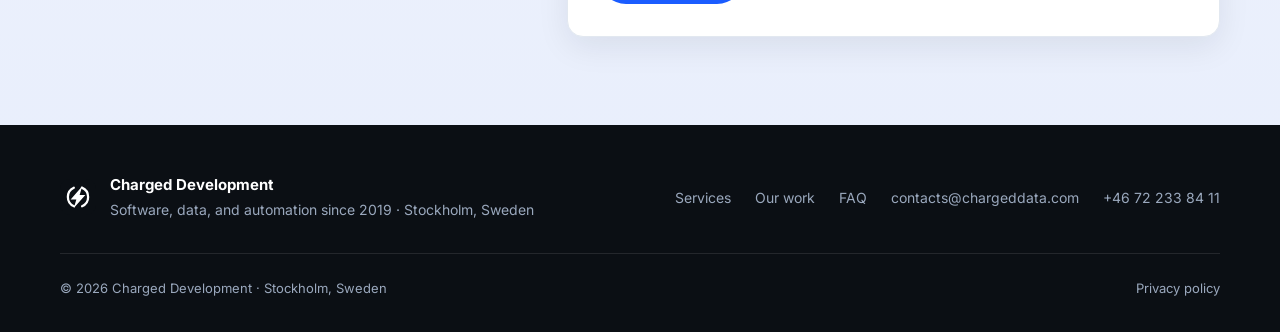
==== commit f6d9c95e: "fixed typo errors" ====
--- a/index.html
+++ b/index.html
@@ -12,15 +12,15 @@
   <meta name="geo.region" content="SE-AB">
   <meta name="geo.placename" content="Stockholm">
 
-  <link rel="canonical" id="canonical-link" href="https://chargeddata.com/">
+  <link rel="canonical" href="https://chargeddata.com/">
   <link rel="alternate" hreflang="en" href="https://chargeddata.com/">
-  <link rel="alternate" hreflang="sv" href="https://chargeddata.com/?lang=sv">
+  <link rel="alternate" hreflang="sv" href="https://chargeddata.com/sv/">
   <link rel="alternate" hreflang="x-default" href="https://chargeddata.com/">
 
   <meta property="og:type" content="website">
-  <meta property="og:url" id="og-url" content="https://chargeddata.com/">
+  <meta property="og:url" content="https://chargeddata.com/">
   <meta property="og:site_name" content="Charged Development">
-  <meta property="og:locale" id="og-locale" content="en_GB">
+  <meta property="og:locale" content="en_GB">
   <meta property="og:locale:alternate" content="sv_SE">
   <meta property="og:title" data-i18n-content="meta.title" content="Charged Development — Software, Data &amp; Automation | Sweden">
   <meta property="og:description" data-i18n-content="meta.ogDescription" content="We build software, data pipelines, and automation that remove manual work. Stockholm-based, working with clients worldwide.">
@@ -42,10 +42,10 @@
   <link rel="stylesheet" href="https://fonts.googleapis.com/css2?family=Inter:wght@400;500;600;700;800&display=swap" media="print" onload="this.media='all'">
   <noscript><link rel="stylesheet" href="https://fonts.googleapis.com/css2?family=Inter:wght@400;500;600;700;800&display=swap"></noscript>
 
-  <link rel="icon" href="assets/logo.svg" type="image/svg+xml">
-  <link rel="icon" href="assets/charged-development-logo.png" type="image/png" sizes="512x512">
-  <link rel="apple-touch-icon" href="assets/charged-development-logo.png">
-  <link rel="stylesheet" href="css/styles.css">
+  <link rel="icon" href="/assets/logo.svg" type="image/svg+xml">
+  <link rel="icon" href="/assets/charged-development-logo.png" type="image/png" sizes="512x512">
+  <link rel="apple-touch-icon" href="/assets/charged-development-logo.png">
+  <link rel="stylesheet" href="/css/styles.css">
 </head>
 <body>
   <a class="skip-link" href="#main" data-i18n="a11y.skip">Skip to content</a>
@@ -53,7 +53,7 @@
   <header class="site-header" id="header">
     <div class="container header-inner">
       <a class="brand" href="#top" data-i18n-aria-label="a11y.brandHome" aria-label="Charged Development home">
-        <img class="brand-logo" src="assets/logo.svg" alt="" width="40" height="40">
+        <img class="brand-logo" src="/assets/logo.svg" alt="" width="40" height="40">
         <span class="brand-text">
           <span class="brand-name">Charged Development</span>
           <span class="brand-tagline" data-i18n="brand.tagline">Stockholm, Sweden</span>
@@ -75,7 +75,7 @@
 
       <div class="header-right">
         <div class="lang-switch" role="group" data-i18n-aria-label="a11y.language" aria-label="Language">
-          <button type="button" class="lang-btn is-active" data-lang="en" aria-pressed="true" lang="en" title="English">
+          <a class="lang-btn is-active" href="/" hreflang="en" lang="en" title="English" aria-current="page">
             <svg class="flag" viewBox="0 0 60 30" aria-hidden="true" focusable="false">
               <clipPath id="uk-diagonals"><path d="M30,15 h30 v15 z v15 h-30 z h-30 v-15 z v-15 h30 z"/></clipPath>
               <rect width="60" height="30" fill="#012169"/>
@@ -86,8 +86,8 @@
             </svg>
             <span class="lang-code">EN</span>
             <span class="visually-hidden">English</span>
-          </button>
-          <button type="button" class="lang-btn" data-lang="sv" aria-pressed="false" lang="sv" title="Svenska">
+          </a>
+          <a class="lang-btn" href="/sv/" hreflang="sv" lang="sv" title="Svenska">
             <svg class="flag" viewBox="0 0 60 30" aria-hidden="true" focusable="false">
               <rect width="60" height="30" fill="#006aa7"/>
               <rect y="12" width="60" height="6" fill="#fecc00"/>
@@ -95,7 +95,7 @@
             </svg>
             <span class="lang-code">SV</span>
             <span class="visually-hidden">Svenska</span>
-          </button>
+          </a>
         </div>
 
         <button class="nav-toggle" id="nav-toggle" type="button" aria-expanded="false" aria-controls="site-nav" data-i18n-aria-label="a11y.openMenu" aria-label="Open menu">
@@ -146,16 +146,6 @@
           </ul>
           <a class="hero-panel-link" href="#work" data-i18n="hero.allProjects">All 18 projects</a>
         </aside>
-      </div>
-
-      <div class="container trust-strip">
-        <span class="trust-label" data-i18n="hero.trustLabel">Selected clients</span>
-        <ul class="trust-list">
-          <li>Omny Dome International Trading</li>
-          <li>NURE</li>
-          <li>QClay</li>
-          <li class="trust-muted" data-i18n="hero.trustNda">plus NDA-covered work for private businesses</li>
-        </ul>
       </div>
     </section>
 
@@ -826,8 +816,8 @@
             <label class="consent-field">
               <input type="checkbox" id="consent" name="consent" required>
               <span data-i18n="form.consent">
-                I agree that Charged Development may contact me about this enquiry. My data will be handled
-                in accordance with applicable privacy laws.
+                I agree that Charged Development may contact me about this enquiry. My data is handled as
+                described in the <a href="/privacy/">privacy policy</a>.
               </span>
             </label>
 
@@ -878,7 +868,7 @@
   <footer class="site-footer">
     <div class="container footer-inner">
       <div class="footer-brand">
-        <img src="assets/logo.svg" alt="" width="36" height="36">
+        <img src="/assets/logo.svg" alt="" width="36" height="36">
         <span>
           <strong>Charged Development</strong>
           <span data-i18n="footer.tagline">Software, data, and automation since 2019 · Stockholm, Sweden</span>
@@ -894,7 +884,7 @@
     </div>
     <div class="container footer-bottom">
       <p>© <span id="year"></span> Charged Development · <span data-i18n="footer.place">Stockholm, Sweden</span></p>
-      <p data-i18n="footer.privacy">Privacy policy — coming soon</p>
+      <p><a href="/privacy/" data-i18n="footer.privacy">Privacy policy</a></p>
     </div>
   </footer>
 
@@ -1181,7 +1171,7 @@
     ]
   }
   </script>
-  <script src="js/i18n.js"></script>
-  <script src="js/main.js"></script>
+  <script src="/js/i18n.js"></script>
+  <script src="/js/main.js"></script>
 </body>
 </html>
--- a/css/styles.css
+++ b/css/styles.css
@@ -1306,6 +1306,7 @@
   display: inline-flex;
   align-items: center;
   gap: 0.4rem;
+  text-decoration: none;
   padding: 0.32rem 0.4rem;
   border: 0;
   border-radius: var(--radius-sm);
@@ -1854,3 +1855,57 @@
     transition-duration: 0.01ms !important;
   }
 }
+
+/* Legal pages: one readable column of prose, no page furniture. */
+
+.legal {
+  max-width: 46rem;
+  padding: 4rem 0 5rem;
+}
+
+.legal h2 {
+  margin: 2.5rem 0 0.75rem;
+  font-size: 1.2rem;
+  font-weight: 700;
+  letter-spacing: -0.01em;
+}
+
+.legal p,
+.legal li {
+  color: var(--muted);
+  line-height: 1.65;
+}
+
+.legal p {
+  margin: 0 0 1rem;
+}
+
+.legal ul {
+  margin: 0 0 1.25rem;
+  padding-left: 1.15rem;
+}
+
+.legal li {
+  margin-bottom: 0.45rem;
+}
+
+.legal strong {
+  color: var(--text);
+  font-weight: 600;
+}
+
+.legal a {
+  color: var(--accent);
+}
+
+.legal-meta {
+  margin-bottom: 2.5rem;
+  font-size: 0.9rem;
+}
+
+.legal-back {
+  margin-top: 3rem;
+  padding-top: 1.5rem;
+  border-top: 1px solid var(--border);
+  font-weight: 600;
+}
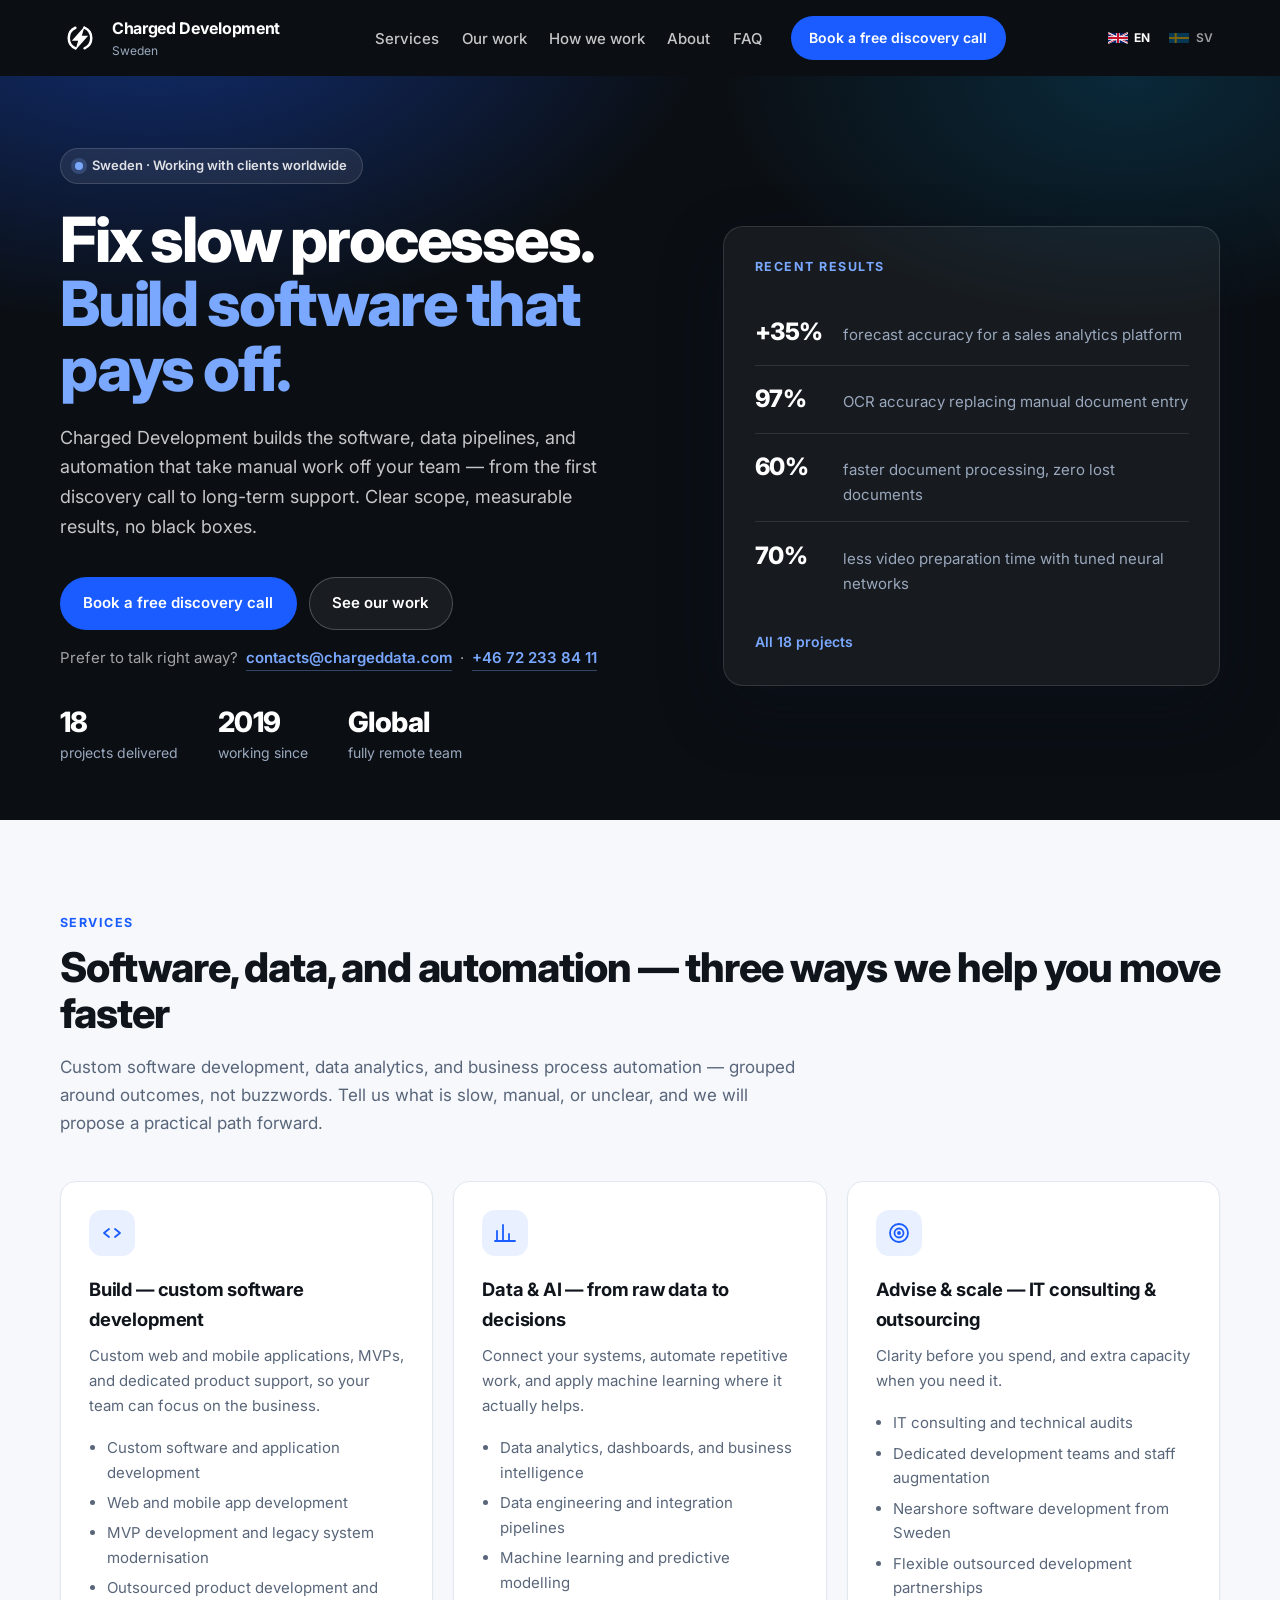
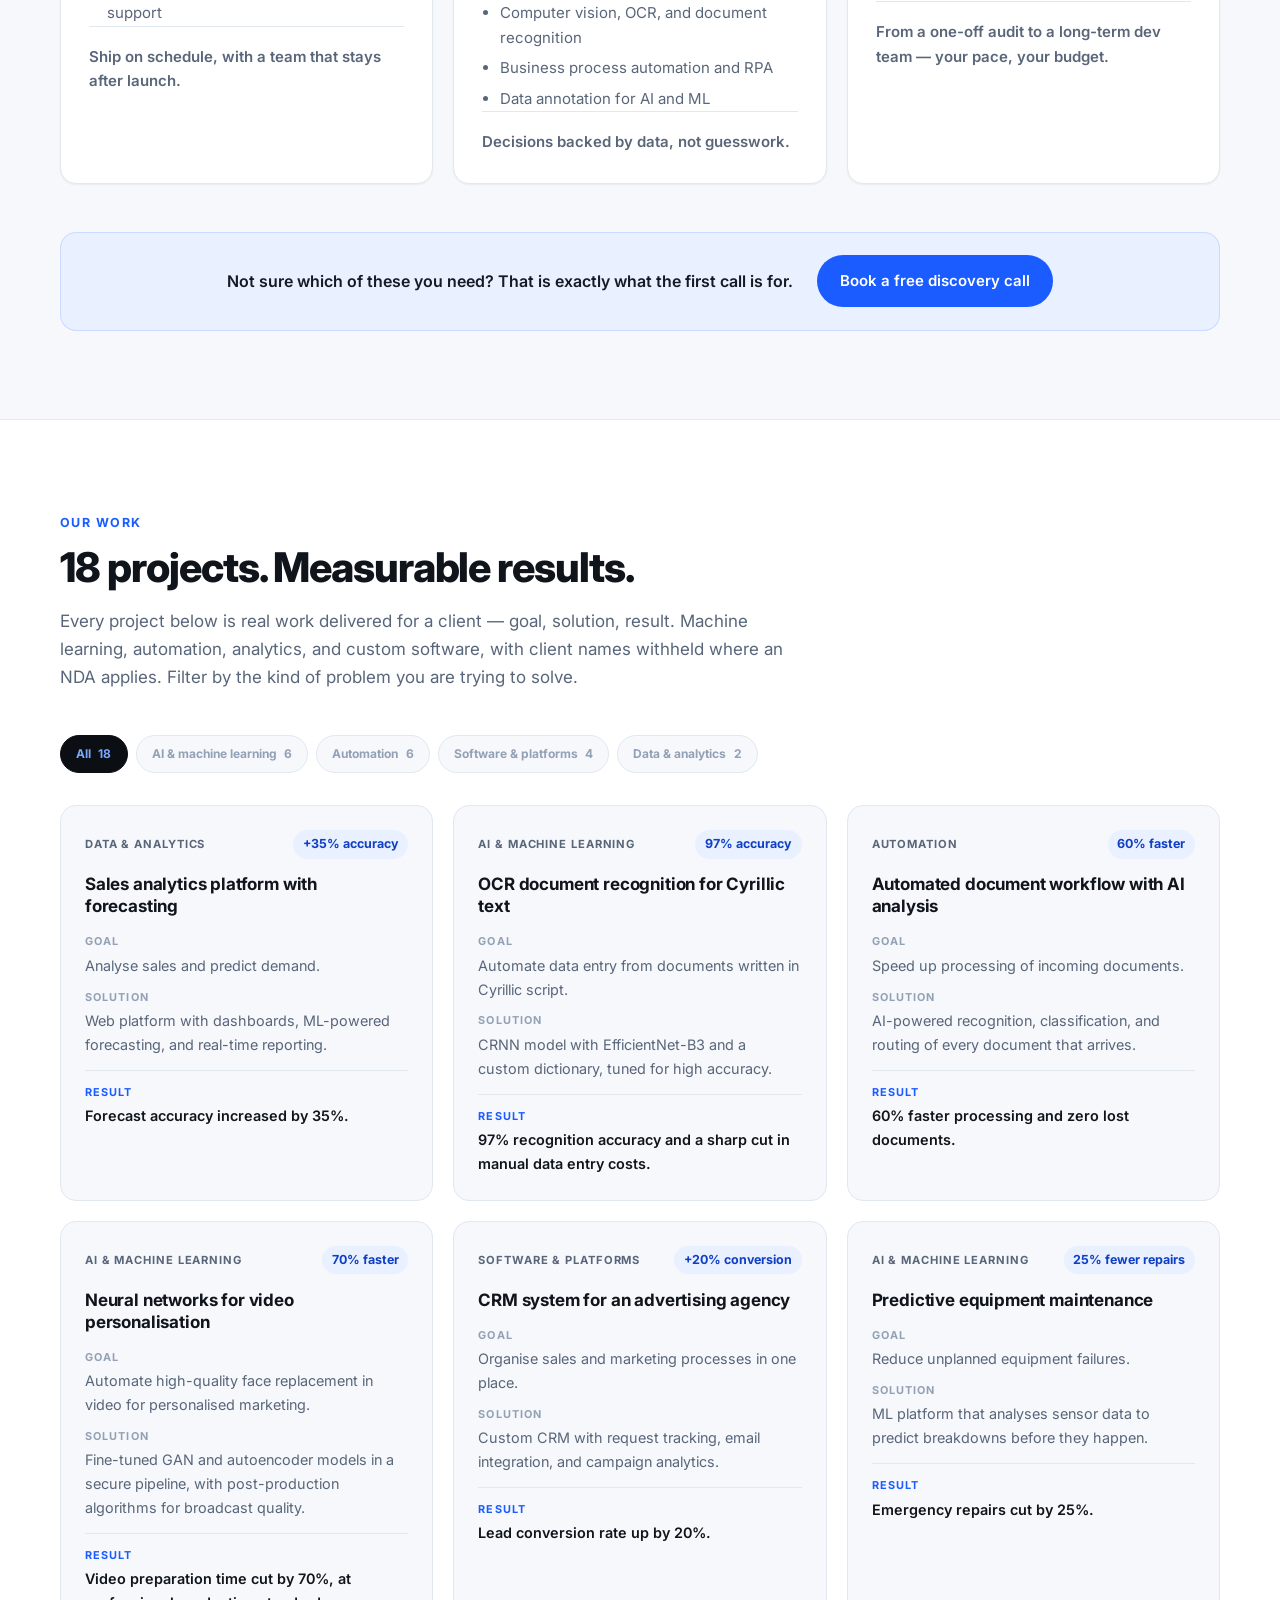
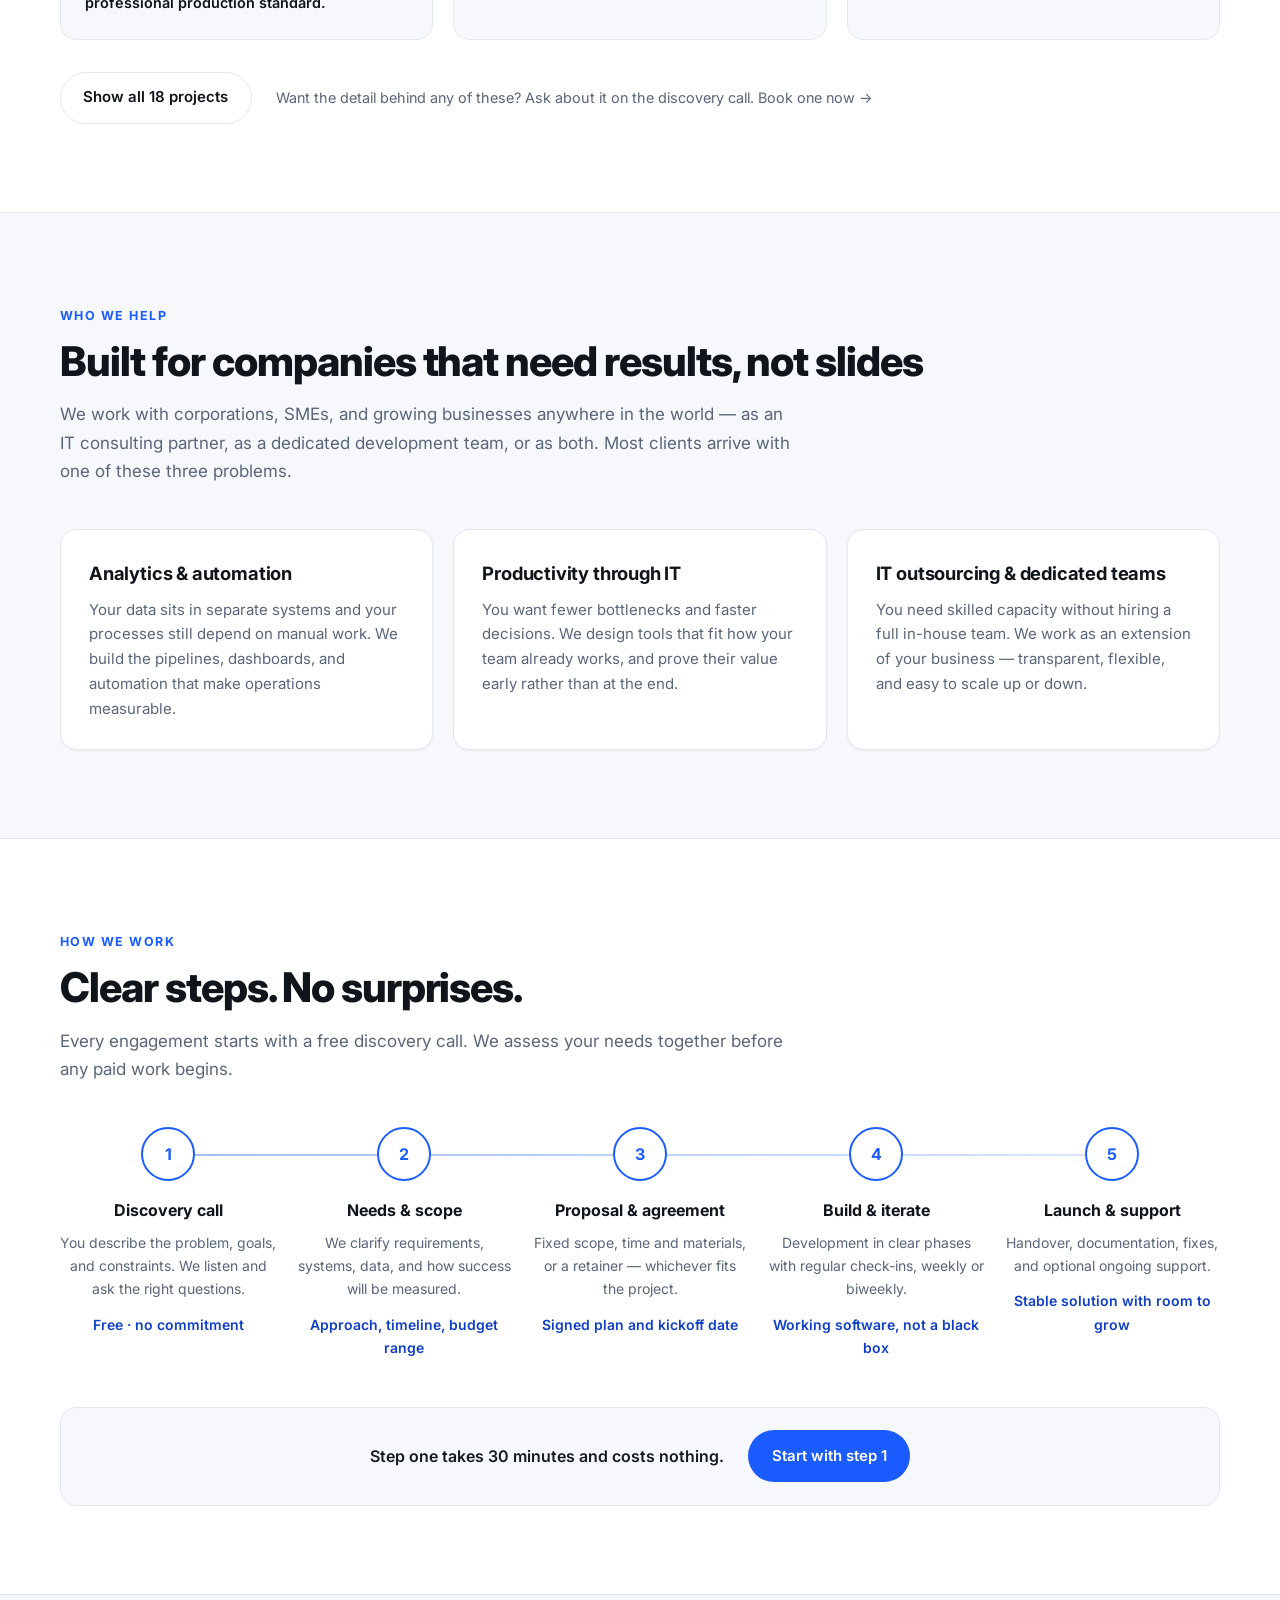
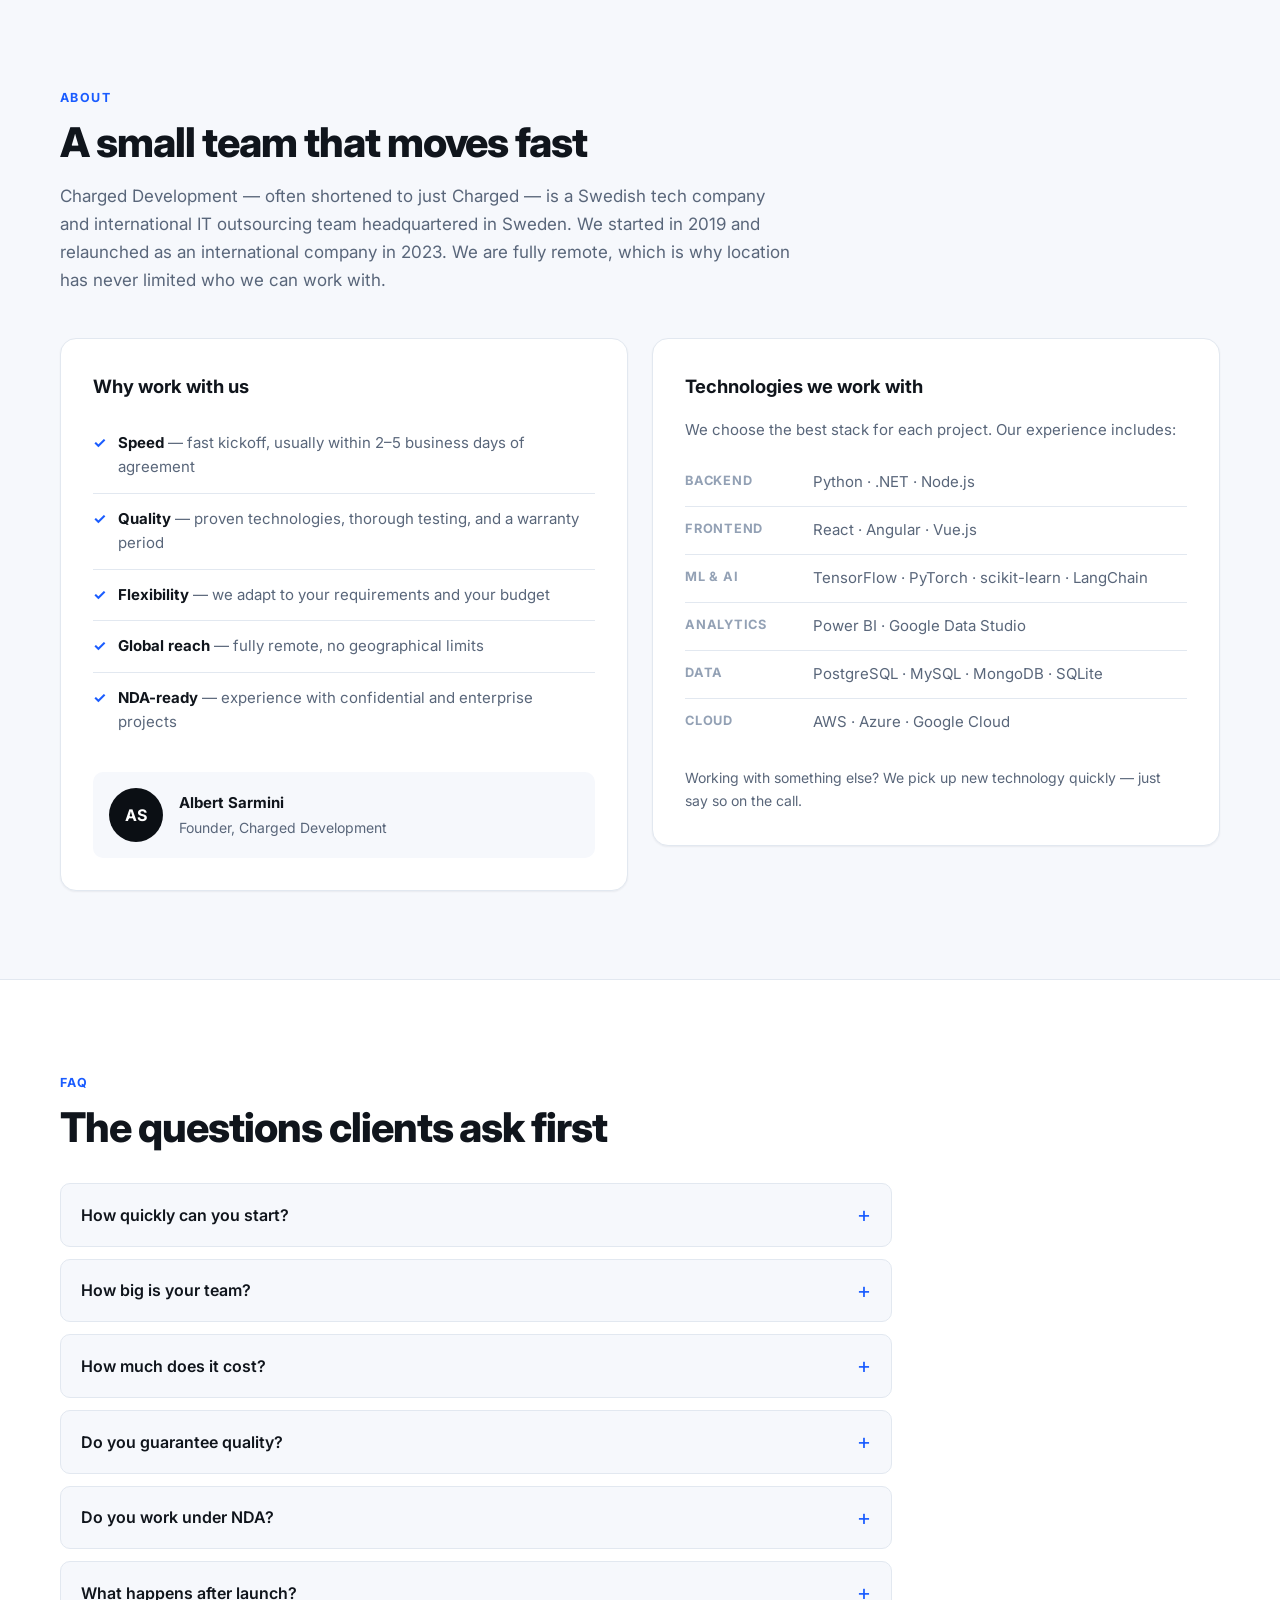
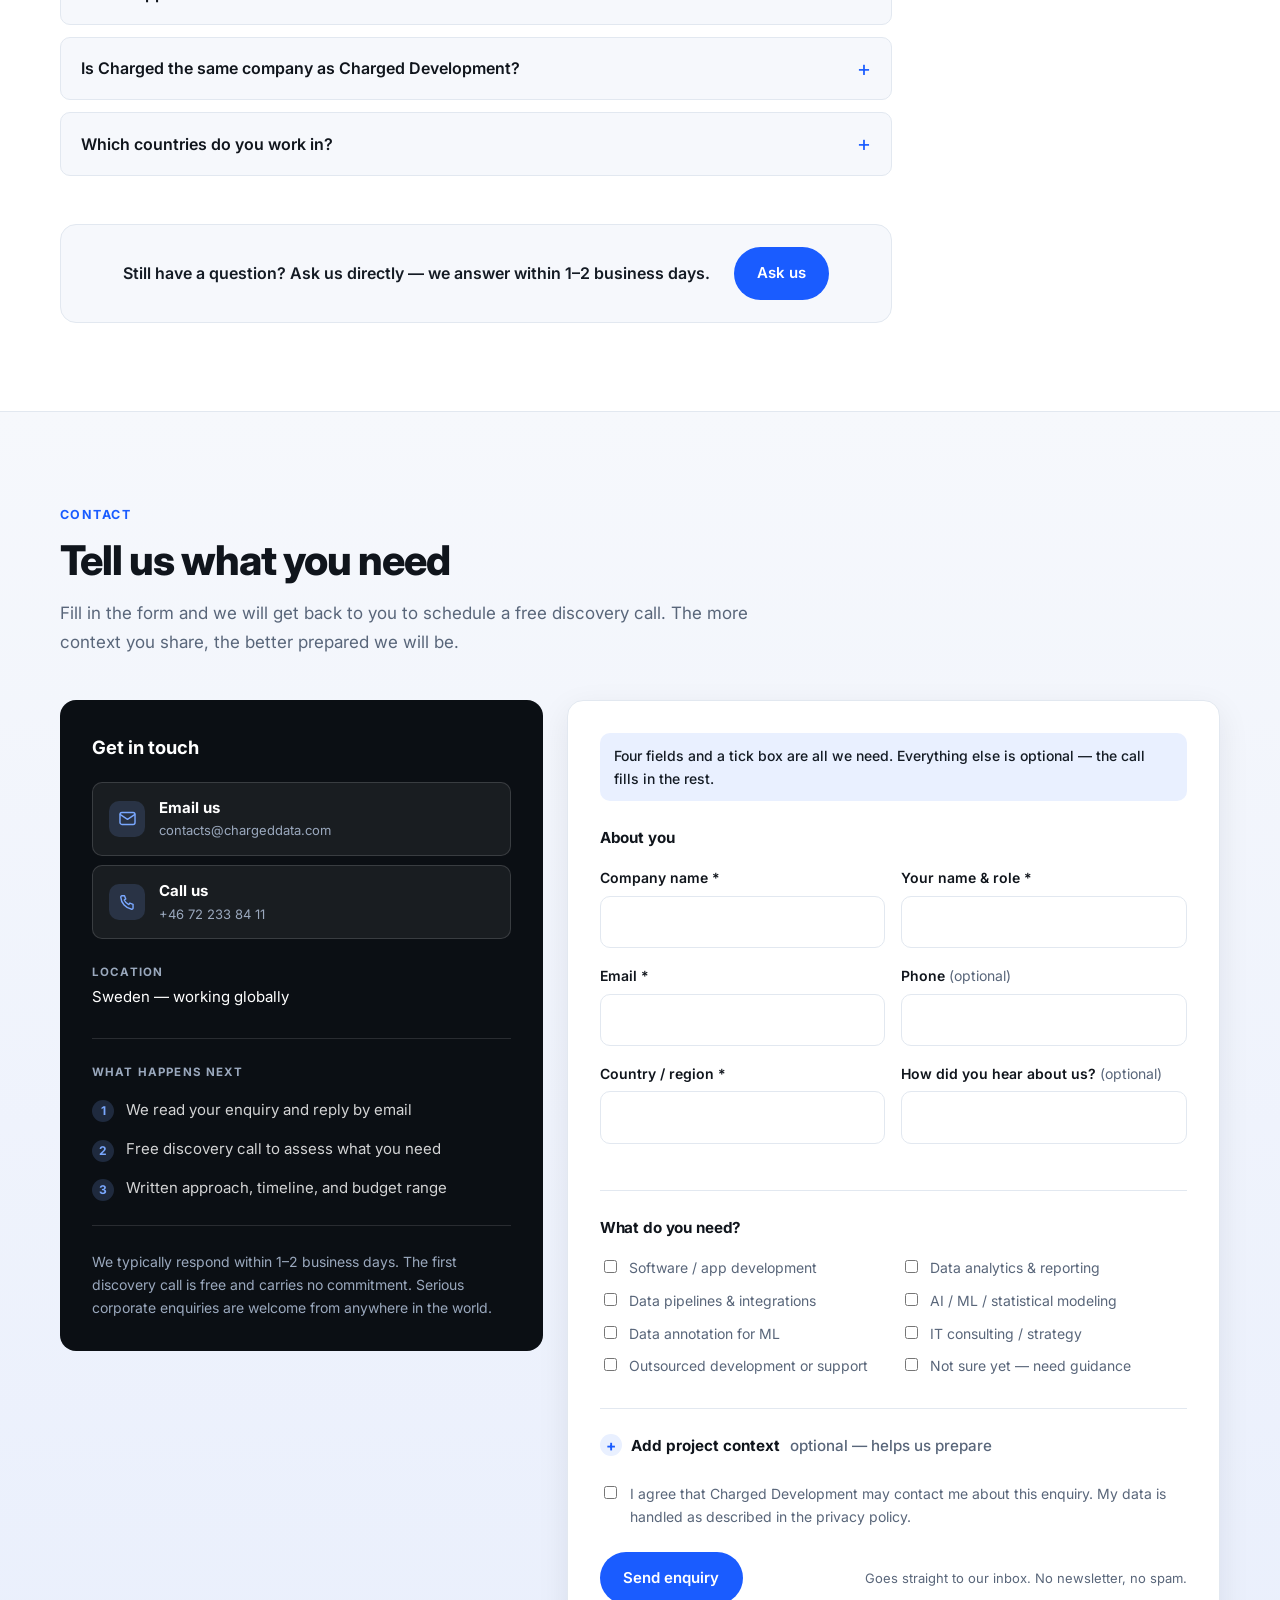
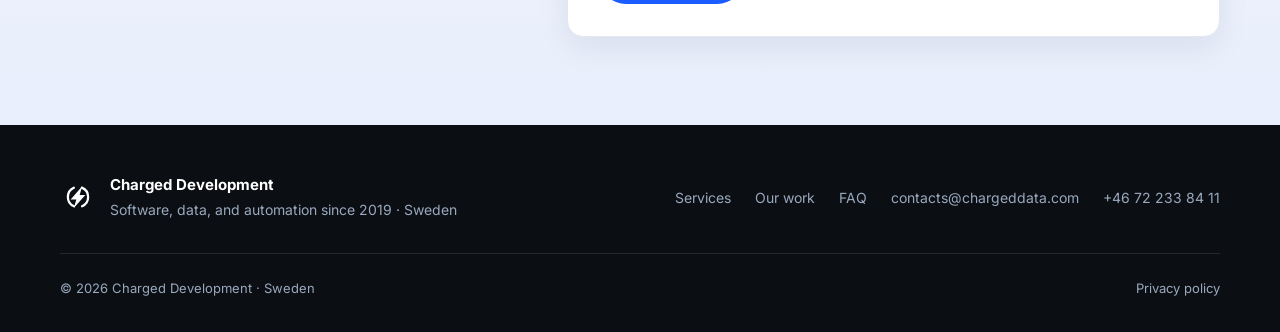
==== commit fd658f05: "improved metadata" ====
--- a/index.html
+++ b/index.html
@@ -56,7 +56,7 @@
         <img class="brand-logo" src="/assets/logo.svg" alt="" width="40" height="40">
         <span class="brand-text">
           <span class="brand-name">Charged Development</span>
-          <span class="brand-tagline" data-i18n="brand.tagline">Stockholm, Sweden</span>
+          <span class="brand-tagline" data-i18n="brand.tagline">Sweden</span>
         </span>
       </a>
 
@@ -111,7 +111,7 @@
         <div class="hero-copy">
           <p class="hero-badge">
             <span class="hero-badge-dot" aria-hidden="true"></span>
-            <span data-i18n="hero.badge">Stockholm, Sweden · Working with clients worldwide</span>
+            <span data-i18n="hero.badge">Sweden · Working with clients worldwide</span>
           </p>
           <h1 class="hero-title" data-i18n="hero.title">Fix slow processes.<br><em>Build software that pays off.</em></h1>
           <p class="hero-lead" data-i18n="hero.lead">
@@ -566,7 +566,7 @@
         <h2 class="section-title" data-i18n="about.title">A small team that moves fast</h2>
         <p class="section-intro" data-i18n="about.intro">
           Charged Development — often shortened to just Charged — is a Swedish tech company and international
-          IT outsourcing team headquartered in Stockholm. We started in 2019 and relaunched as an international
+          IT outsourcing team headquartered in Sweden. We started in 2019 and relaunched as an international
           company in 2023. We are fully remote, which is why location has never limited who we can work with.
         </p>
 
@@ -615,12 +615,12 @@
         <div class="faq-list">
           <details class="faq-item">
             <summary data-i18n="faq.q1">How quickly can you start?</summary>
-            <p data-i18n="faq.a1">Usually within 2–5 business days of an agreement, and faster for urgent projects.</p>
+            <p data-i18n="faq.a1">Charged Development usually starts within 2–5 business days of an agreement, and faster for urgent projects.</p>
           </details>
           <details class="faq-item">
             <summary data-i18n="faq.q2">How big is your team?</summary>
             <p data-i18n="faq.a2">
-              A small permanent core of developers, backed by a trusted network of specialists we bring in per
+              Charged Development is a small permanent core of developers, backed by a trusted network of specialists we bring in per
               project. Everyone has higher education, certifications, and real delivery experience — and the
               team scales to the work rather than the other way around.
             </p>
@@ -641,7 +641,7 @@
           </details>
           <details class="faq-item">
             <summary data-i18n="faq.q5">Do you work under NDA?</summary>
-            <p data-i18n="faq.a5">Yes, signed on request. A good share of our portfolio is confidential work for private businesses.</p>
+            <p data-i18n="faq.a5">Yes — Charged Development signs NDAs on request. A good share of the portfolio is confidential work for private businesses.</p>
           </details>
           <details class="faq-item">
             <summary data-i18n="faq.q6">What happens after launch?</summary>
@@ -654,14 +654,14 @@
             <summary data-i18n="faq.q8">Is Charged the same company as Charged Development?</summary>
             <p data-i18n="faq.a8">
               Yes. Charged Development is our full name, and people shorten it in all sorts of ways — Charged,
-              Charged Tech, Charged Sweden. It is one team, based in Stockholm, Sweden, with a single website:
+              Charged Tech, Charged Sweden. It is one team, based in Sweden, with a single website:
               chargeddata.com.
             </p>
           </details>
           <details class="faq-item">
             <summary data-i18n="faq.q7">Which countries do you work in?</summary>
             <p data-i18n="faq.a7">
-              The company is registered in Sweden and operates fully remotely. We have delivered projects
+              Charged Development is registered in Sweden and operates fully remotely. We have delivered projects
               across Europe, North America, Ukraine, and elsewhere — there are no geographical restrictions.
             </p>
           </details>
@@ -710,7 +710,7 @@
 
             <div class="contact-detail">
               <strong data-i18n="contact.location">Location</strong>
-              <span data-i18n="contact.locationValue">Stockholm, Sweden — working globally</span>
+              <span data-i18n="contact.locationValue">Sweden — working globally</span>
             </div>
 
             <p class="contact-steps-title" data-i18n="contact.next">What happens next</p>
@@ -871,7 +871,7 @@
         <img src="/assets/logo.svg" alt="" width="36" height="36">
         <span>
           <strong>Charged Development</strong>
-          <span data-i18n="footer.tagline">Software, data, and automation since 2019 · Stockholm, Sweden</span>
+          <span data-i18n="footer.tagline">Software, data, and automation since 2019 · Sweden</span>
         </span>
       </div>
       <nav class="footer-links" data-i18n-aria-label="a11y.footerNav" aria-label="Footer">
@@ -883,7 +883,7 @@
       </nav>
     </div>
     <div class="container footer-bottom">
-      <p>© <span id="year"></span> Charged Development · <span data-i18n="footer.place">Stockholm, Sweden</span></p>
+      <p>© <span id="year"></span> Charged Development · <span data-i18n="footer.place">Sweden</span></p>
       <p><a href="/privacy/" data-i18n="footer.privacy">Privacy policy</a></p>
     </div>
   </footer>
@@ -1107,7 +1107,7 @@
             "name": "How quickly can you start?",
             "acceptedAnswer": {
               "@type": "Answer",
-              "text": "Usually within 2–5 business days of an agreement, and faster for urgent projects."
+              "text": "Charged Development usually starts within 2–5 business days of an agreement, and faster for urgent projects."
             }
           },
           {
@@ -1115,7 +1115,7 @@
             "name": "How big is your team?",
             "acceptedAnswer": {
               "@type": "Answer",
-              "text": "A small permanent core of developers, backed by a trusted network of specialists we bring in per project. Everyone has higher education, certifications, and real delivery experience — and the team scales to the work rather than the other way around."
+              "text": "Charged Development is a small permanent core of developers, backed by a trusted network of specialists we bring in per project. Everyone has higher education, certifications, and real delivery experience — and the team scales to the work rather than the other way around."
             }
           },
           {
@@ -1139,7 +1139,7 @@
             "name": "Do you work under NDA?",
             "acceptedAnswer": {
               "@type": "Answer",
-              "text": "Yes, signed on request. A good share of our portfolio is confidential work for private businesses."
+              "text": "Yes — Charged Development signs NDAs on request. A good share of the portfolio is confidential work for private businesses."
             }
           },
           {
@@ -1155,7 +1155,7 @@
             "name": "Is Charged the same company as Charged Development?",
             "acceptedAnswer": {
               "@type": "Answer",
-              "text": "Yes. Charged Development is our full name, and people shorten it in all sorts of ways — Charged, Charged Tech, Charged Sweden. It is one team, based in Stockholm, Sweden, with a single website: chargeddata.com."
+              "text": "Yes. Charged Development is our full name, and people shorten it in all sorts of ways — Charged, Charged Tech, Charged Sweden. It is one team, based in Sweden, with a single website: chargeddata.com."
             }
           },
           {
@@ -1163,7 +1163,7 @@
             "name": "Which countries do you work in?",
             "acceptedAnswer": {
               "@type": "Answer",
-              "text": "The company is registered in Sweden and operates fully remotely. We have delivered projects across Europe, North America, Ukraine, and elsewhere — there are no geographical restrictions."
+              "text": "Charged Development is registered in Sweden and operates fully remotely. We have delivered projects across Europe, North America, Ukraine, and elsewhere — there are no geographical restrictions."
             }
           }
         ]
